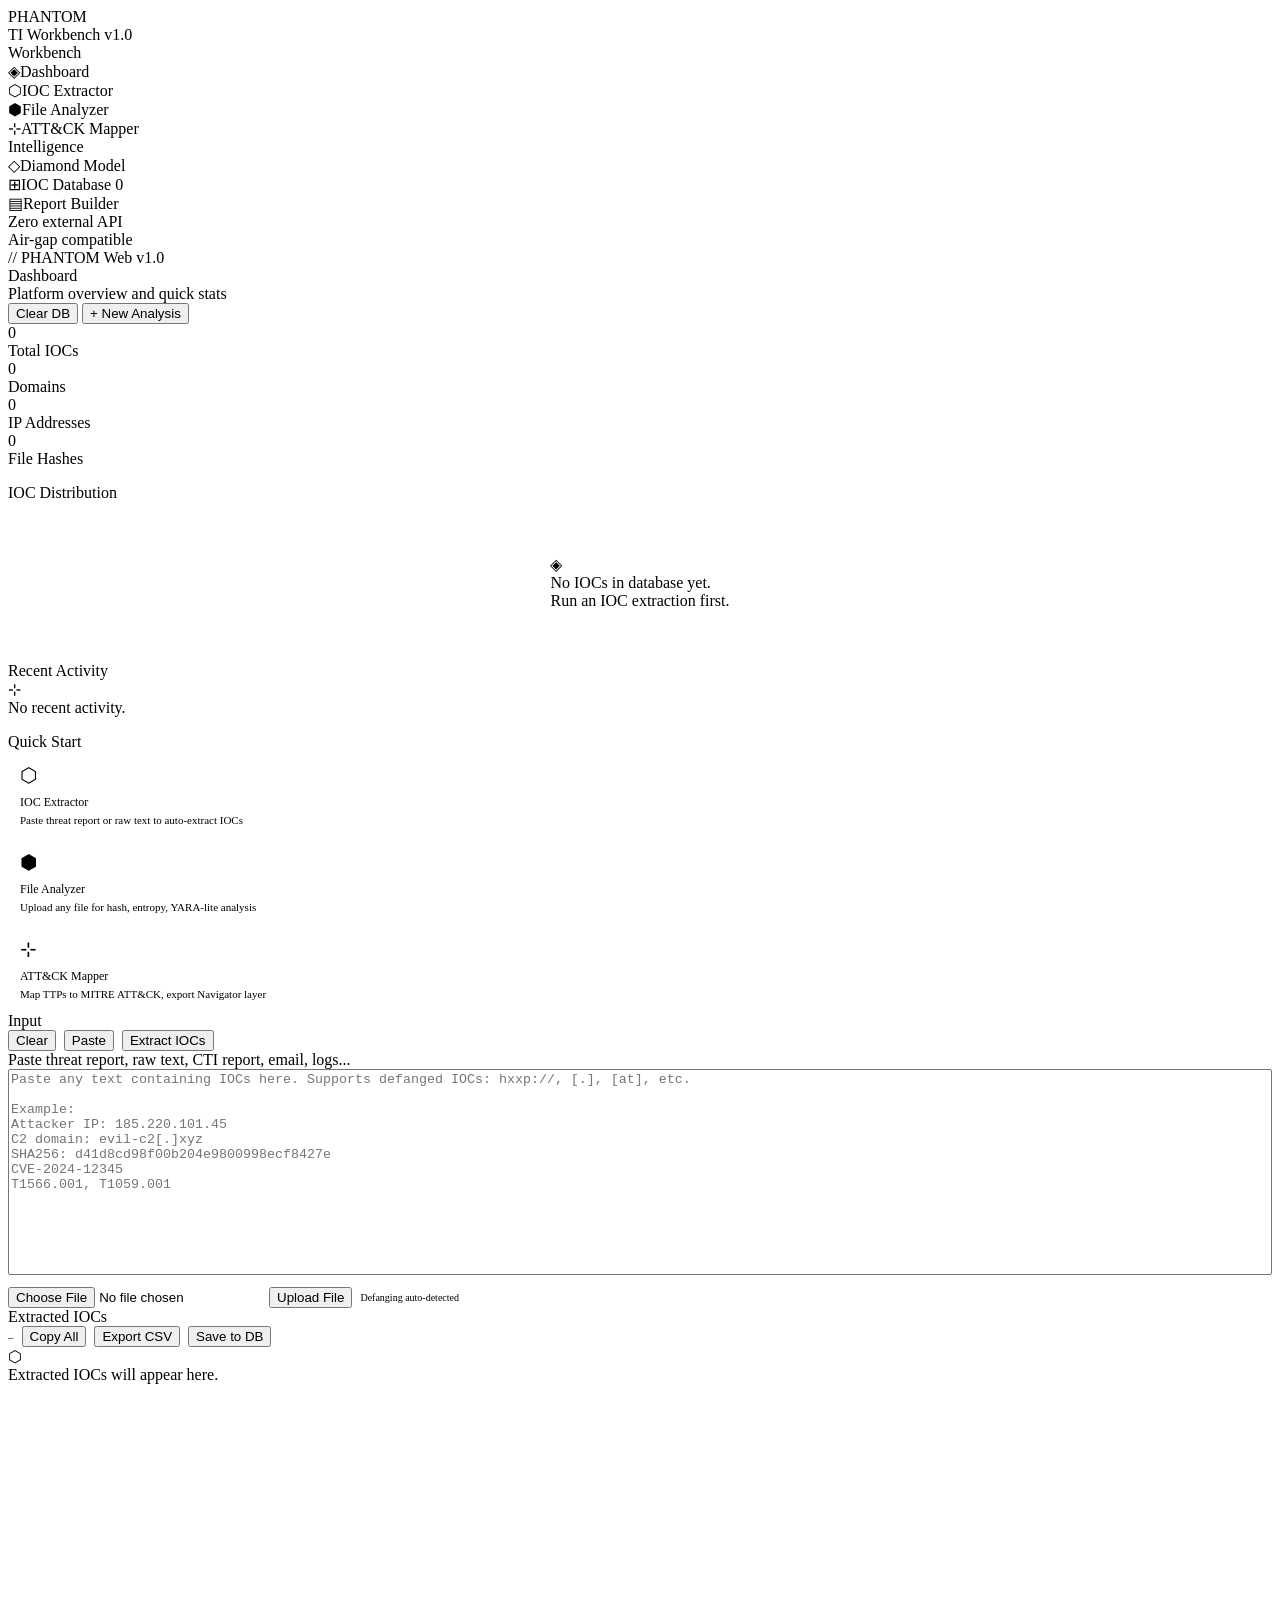
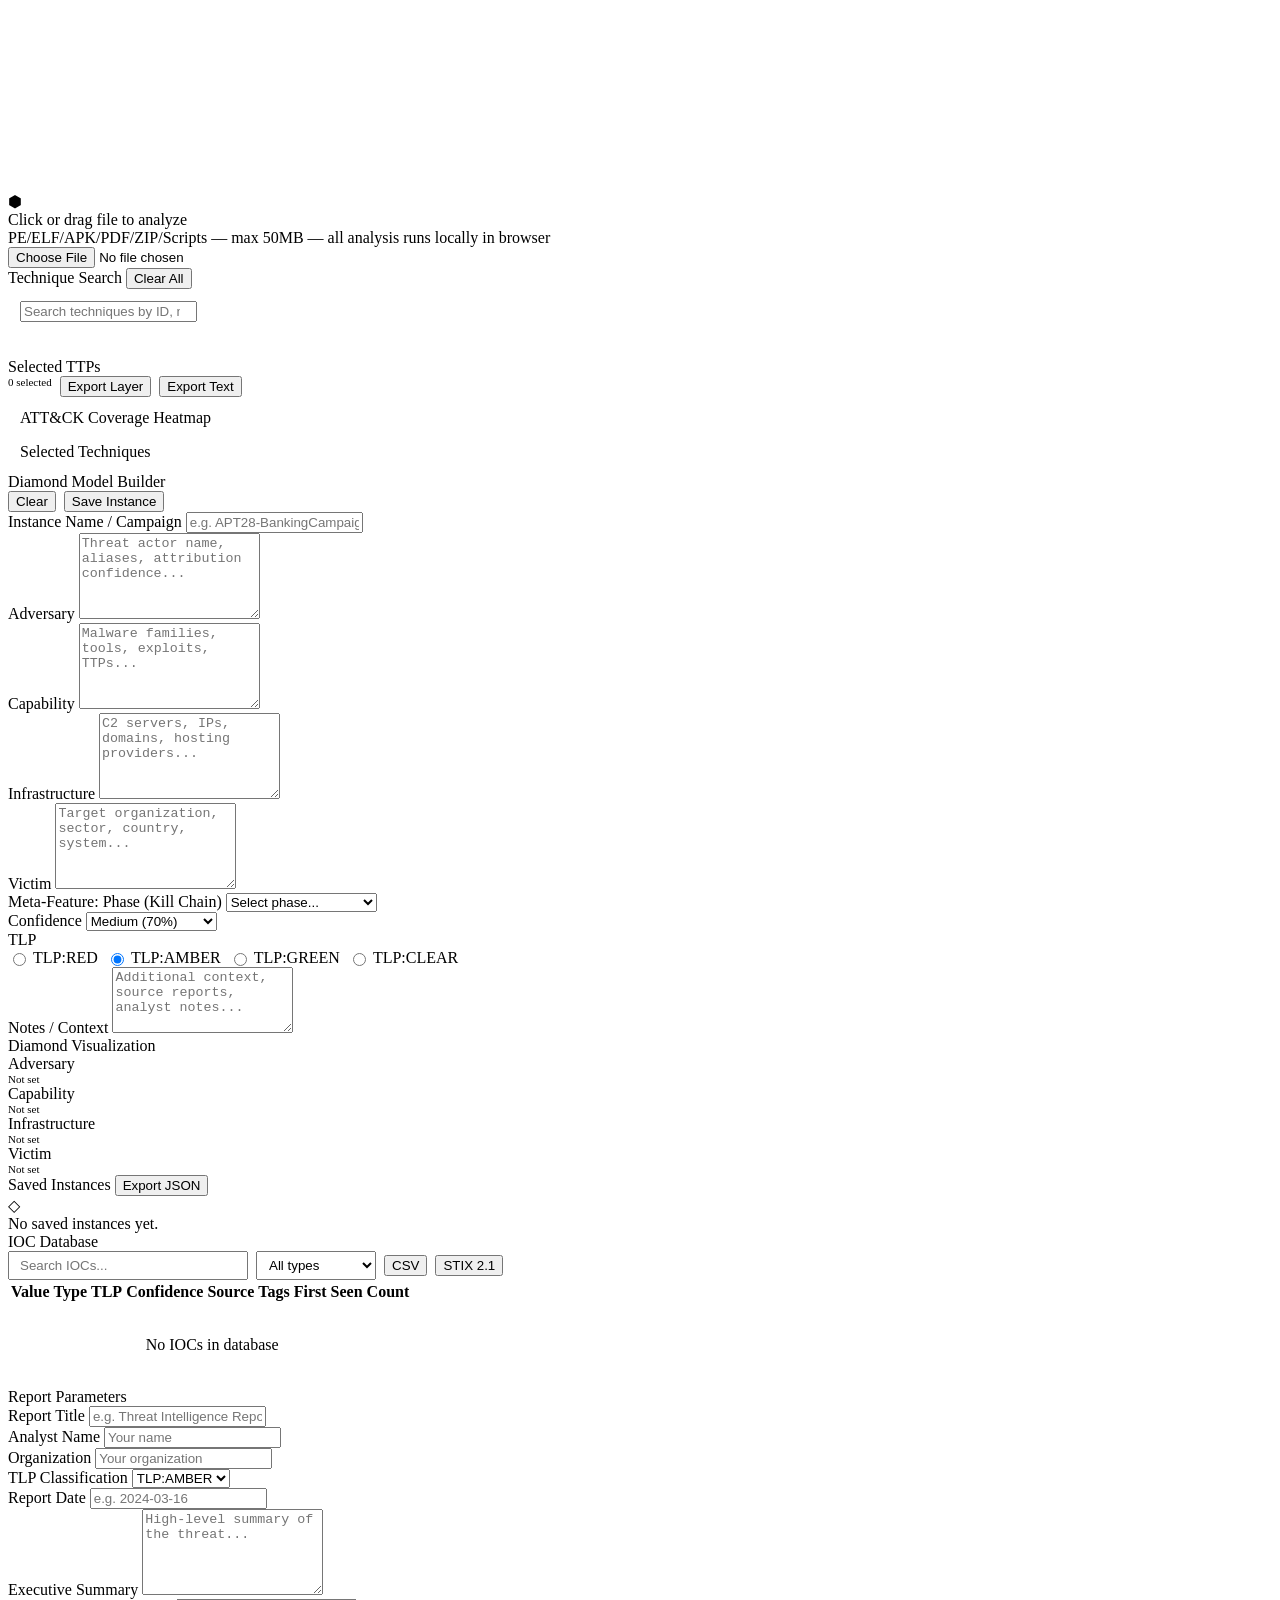
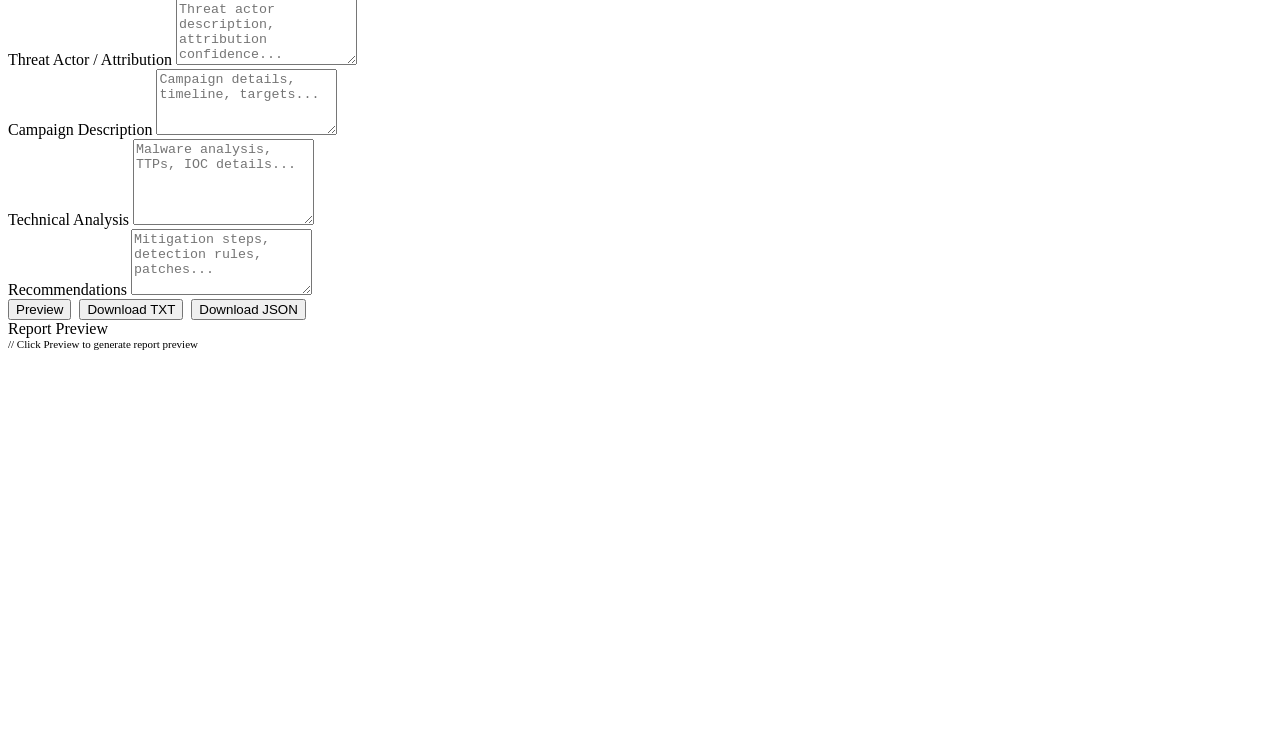
==== index.html @ ace82c32 "Add files via upload" ====
<!DOCTYPE html>
<html lang="en">
<head>
<meta charset="UTF-8">
<meta name="viewport" content="width=device-width, initial-scale=1.0">
<title>PHANTOM — Threat Intelligence Workbench</title>
<meta name="description" content="Self-contained browser-based threat intelligence workbench. IOC extraction, file analysis, ATT&CK mapping, Diamond Model — zero external API.">
<link rel="stylesheet" href="css/phantom.css">
</head>
<body>
<div id="app">

  <!-- Sidebar -->
  <aside id="sidebar">
    <div id="logo">
      <div class="logo-mark">PHANTOM</div>
      <div class="logo-sub">TI Workbench v1.0</div>
    </div>
    <nav>
      <div class="section-label">Workbench</div>
      <div class="nav-item active" data-page="dashboard">
        <span class="nav-icon">◈</span><span>Dashboard</span>
      </div>
      <div class="nav-item" data-page="ioc">
        <span class="nav-icon">⬡</span><span>IOC Extractor</span>
      </div>
      <div class="nav-item" data-page="file">
        <span class="nav-icon">⬢</span><span>File Analyzer</span>
      </div>
      <div class="nav-item" data-page="attck">
        <span class="nav-icon">⊹</span><span>ATT&CK Mapper</span>
      </div>
      <div class="section-label">Intelligence</div>
      <div class="nav-item" data-page="diamond">
        <span class="nav-icon">◇</span><span>Diamond Model</span>
      </div>
      <div class="nav-item" data-page="database">
        <span class="nav-icon">⊞</span><span>IOC Database</span>
        <span class="nav-badge" id="ioc-nav-count">0</span>
      </div>
      <div class="nav-item" data-page="report">
        <span class="nav-icon">▤</span><span>Report Builder</span>
      </div>
    </nav>
    <div id="sidebar-footer">
      <div>Zero external API</div>
      <div>Air-gap compatible</div>
      <div class="version">// PHANTOM Web v1.0</div>
    </div>
  </aside>

  <!-- Main -->
  <div id="main">
    <div id="topbar">
      <div>
        <div class="page-title" id="topbar-title">Dashboard</div>
        <div class="page-desc" id="topbar-desc">Platform overview and quick stats</div>
      </div>
      <div class="topbar-actions">
        <button class="btn btn-ghost btn-sm" onclick="PhantomDB.clearAll().then(()=>{showToast('Database cleared','warning');refreshStats();})">Clear DB</button>
        <button class="btn btn-primary btn-sm" onclick="showPage('ioc')">+ New Analysis</button>
      </div>
    </div>

    <div id="content">

      <!-- ===== DASHBOARD ===== -->
      <div class="page active" id="page-dashboard">
        <div class="grid-4" style="margin-bottom:16px">
          <div class="stat-card"><div class="stat-value" id="stat-total-ioc">0</div><div class="stat-label">Total IOCs</div></div>
          <div class="stat-card red"><div class="stat-value" id="stat-domains">0</div><div class="stat-label">Domains</div></div>
          <div class="stat-card orange"><div class="stat-value" id="stat-ips">0</div><div class="stat-label">IP Addresses</div></div>
          <div class="stat-card blue"><div class="stat-value" id="stat-hashes">0</div><div class="stat-label">File Hashes</div></div>
        </div>
        <div class="grid-2">
          <div class="card">
            <div class="card-header"><span class="card-title">IOC Distribution</span></div>
            <div class="card-body">
              <div id="ioc-chart" style="min-height:160px;display:flex;align-items:center;justify-content:center;">
                <div class="empty-state"><div class="empty-icon">◈</div><div class="empty-text">No IOCs in database yet.<br>Run an IOC extraction first.</div></div>
              </div>
            </div>
          </div>
          <div class="card">
            <div class="card-header"><span class="card-title">Recent Activity</span></div>
            <div class="card-body">
              <div id="recent-activity">
                <div class="empty-state"><div class="empty-icon">⊹</div><div class="empty-text">No recent activity.</div></div>
              </div>
            </div>
          </div>
        </div>
        <div style="margin-top:16px" class="card">
          <div class="card-header"><span class="card-title">Quick Start</span></div>
          <div class="card-body">
            <div class="grid-3">
              <div style="padding:12px;border:1px solid var(--border);border-radius:6px;cursor:pointer" onclick="showPage('ioc')">
                <div style="color:var(--accent);font-size:20px;margin-bottom:8px">⬡</div>
                <div style="font-size:12px;color:var(--text0);margin-bottom:4px">IOC Extractor</div>
                <div style="font-size:11px;color:var(--text3)">Paste threat report or raw text to auto-extract IOCs</div>
              </div>
              <div style="padding:12px;border:1px solid var(--border);border-radius:6px;cursor:pointer" onclick="showPage('file')">
                <div style="color:var(--orange);font-size:20px;margin-bottom:8px">⬢</div>
                <div style="font-size:12px;color:var(--text0);margin-bottom:4px">File Analyzer</div>
                <div style="font-size:11px;color:var(--text3)">Upload any file for hash, entropy, YARA-lite analysis</div>
              </div>
              <div style="padding:12px;border:1px solid var(--border);border-radius:6px;cursor:pointer" onclick="showPage('attck')">
                <div style="color:var(--purple);font-size:20px;margin-bottom:8px">⊹</div>
                <div style="font-size:12px;color:var(--text0);margin-bottom:4px">ATT&CK Mapper</div>
                <div style="font-size:11px;color:var(--text3)">Map TTPs to MITRE ATT&CK, export Navigator layer</div>
              </div>
            </div>
          </div>
        </div>
      </div>

      <!-- ===== IOC EXTRACTOR ===== -->
      <div class="page" id="page-ioc">
        <div class="grid-2" style="gap:16px;height:calc(100vh - 120px)">
          <div class="card" style="display:flex;flex-direction:column">
            <div class="card-header">
              <span class="card-title">Input</span>
              <div style="display:flex;gap:8px">
                <button class="btn btn-ghost btn-sm" onclick="document.getElementById('ioc-input').value='';renderIOCResults({})">Clear</button>
                <button class="btn btn-ghost btn-sm" onclick="pasteFromClipboard()">Paste</button>
                <button class="btn btn-primary btn-sm" onclick="runIOCExtraction()">Extract IOCs</button>
              </div>
            </div>
            <div class="card-body" style="flex:1;display:flex;flex-direction:column;gap:12px">
              <div class="form-group" style="flex:1;display:flex;flex-direction:column;margin-bottom:0">
                <label class="form-label">Paste threat report, raw text, CTI report, email, logs...</label>
                <textarea id="ioc-input" placeholder="Paste any text containing IOCs here. Supports defanged IOCs: hxxp://, [.], [at], etc.&#10;&#10;Example:&#10;Attacker IP: 185.220.101.45&#10;C2 domain: evil-c2[.]xyz&#10;SHA256: d41d8cd98f00b204e9800998ecf8427e&#10;CVE-2024-12345&#10;T1566.001, T1059.001" style="flex:1;min-height:200px;resize:none"></textarea>
              </div>
              <div style="display:flex;gap:8px;align-items:center">
                <input type="file" id="ioc-file-input" accept=".txt,.log,.json,.csv,.pdf,.md,.html" onchange="loadFileForIOC(this)">
                <button class="btn btn-ghost btn-sm" onclick="document.getElementById('ioc-file-input').click()">Upload File</button>
                <div id="ioc-defang-note" style="font-size:10px;color:var(--text3)">Defanging auto-detected</div>
              </div>
            </div>
          </div>
          <div class="card" style="display:flex;flex-direction:column;overflow:hidden">
            <div class="card-header">
              <span class="card-title">Extracted IOCs</span>
              <div style="display:flex;gap:8px;align-items:center">
                <span id="ioc-total-badge" style="font-size:11px;color:var(--text3)">–</span>
                <button class="btn btn-ghost btn-sm" onclick="copyAllIOCs()">Copy All</button>
                <button class="btn btn-ghost btn-sm" onclick="exportIOCsCSV()">Export CSV</button>
                <button class="btn btn-primary btn-sm" onclick="saveAllIOCsToDB()">Save to DB</button>
              </div>
            </div>
            <div class="card-body" style="flex:1;overflow-y:auto" id="ioc-results">
              <div class="empty-state"><div class="empty-icon">⬡</div><div class="empty-text">Extracted IOCs will appear here.</div></div>
            </div>
          </div>
        </div>
      </div>

      <!-- ===== FILE ANALYZER ===== -->
      <div class="page" id="page-file">
        <div id="file-upload-area">
          <div class="upload-zone" id="upload-zone" onclick="document.getElementById('file-input').click()" ondragover="handleDragOver(event)" ondragleave="handleDragLeave(event)" ondrop="handleDrop(event)">
            <div class="upload-icon">⬢</div>
            <div class="upload-text">Click or drag file to analyze</div>
            <div class="upload-sub">PE/ELF/APK/PDF/ZIP/Scripts — max 50MB — all analysis runs locally in browser</div>
          </div>
          <input type="file" id="file-input" onchange="analyzeFile(this.files[0])">
        </div>
        <div id="file-results" style="display:none"></div>
      </div>

      <!-- ===== ATT&CK MAPPER ===== -->
      <div class="page" id="page-attck">
        <div class="grid-2" style="gap:16px">
          <div class="card" style="max-height:calc(100vh-120px);display:flex;flex-direction:column">
            <div class="card-header">
              <span class="card-title">Technique Search</span>
              <button class="btn btn-ghost btn-sm" onclick="clearATTCKSelection()">Clear All</button>
            </div>
            <div class="card-body" style="flex:1;overflow-y:auto;padding:12px">
              <input type="search" id="attck-search" placeholder="Search techniques by ID, name, or description..." oninput="renderATTCKSearch(this.value)" style="margin-bottom:12px">
              <div id="attck-tactic-filter" style="display:flex;flex-wrap:wrap;gap:4px;margin-bottom:12px"></div>
              <div id="attck-results" style="overflow-y:auto;max-height:calc(100vh - 300px)"></div>
            </div>
          </div>
          <div class="card" style="max-height:calc(100vh-120px);display:flex;flex-direction:column">
            <div class="card-header">
              <span class="card-title">Selected TTPs</span>
              <div style="display:flex;gap:8px">
                <span id="ttp-count" style="font-size:11px;color:var(--text3)">0 selected</span>
                <button class="btn btn-ghost btn-sm" onclick="exportNavigatorLayer()">Export Layer</button>
                <button class="btn btn-ghost btn-sm" onclick="exportTTPsText()">Export Text</button>
              </div>
            </div>
            <div class="card-body" style="flex:1;overflow-y:auto;padding:12px">
              <div class="section-title">ATT&CK Coverage Heatmap</div>
              <div id="attck-heatmap" class="attck-grid" style="margin-bottom:16px"></div>
              <div class="section-title">Selected Techniques</div>
              <div id="selected-ttps"></div>
            </div>
          </div>
        </div>
      </div>

      <!-- ===== DIAMOND MODEL ===== -->
      <div class="page" id="page-diamond">
        <div class="grid-2" style="gap:16px">
          <div class="card">
            <div class="card-header">
              <span class="card-title">Diamond Model Builder</span>
              <div style="display:flex;gap:8px">
                <button class="btn btn-ghost btn-sm" onclick="clearDiamond()">Clear</button>
                <button class="btn btn-primary btn-sm" onclick="saveDiamond()">Save Instance</button>
              </div>
            </div>
            <div class="card-body">
              <div class="form-group">
                <label class="form-label">Instance Name / Campaign</label>
                <input type="text" id="diamond-name" placeholder="e.g. APT28-BankingCampaign-2024">
              </div>
              <div class="grid-2" style="gap:12px">
                <div class="form-group">
                  <label class="form-label" style="color:var(--red)">Adversary</label>
                  <textarea id="diamond-adversary" placeholder="Threat actor name, aliases, attribution confidence..." style="min-height:80px"></textarea>
                </div>
                <div class="form-group">
                  <label class="form-label" style="color:var(--purple)">Capability</label>
                  <textarea id="diamond-capability" placeholder="Malware families, tools, exploits, TTPs..." style="min-height:80px"></textarea>
                </div>
                <div class="form-group">
                  <label class="form-label" style="color:var(--blue)">Infrastructure</label>
                  <textarea id="diamond-infrastructure" placeholder="C2 servers, IPs, domains, hosting providers..." style="min-height:80px"></textarea>
                </div>
                <div class="form-group">
                  <label class="form-label" style="color:var(--yellow)">Victim</label>
                  <textarea id="diamond-victim" placeholder="Target organization, sector, country, system..." style="min-height:80px"></textarea>
                </div>
              </div>
              <div class="grid-2" style="gap:12px">
                <div class="form-group">
                  <label class="form-label">Meta-Feature: Phase (Kill Chain)</label>
                  <select id="diamond-phase">
                    <option value="">Select phase...</option>
                    <option>Reconnaissance</option>
                    <option>Weaponization</option>
                    <option>Delivery</option>
                    <option>Exploitation</option>
                    <option>Installation</option>
                    <option>Command & Control</option>
                    <option>Actions on Objectives</option>
                  </select>
                </div>
                <div class="form-group">
                  <label class="form-label">Confidence</label>
                  <select id="diamond-confidence">
                    <option value="0.9">High (90%)</option>
                    <option value="0.7" selected>Medium (70%)</option>
                    <option value="0.5">Low (50%)</option>
                    <option value="0.3">Speculative (30%)</option>
                  </select>
                </div>
              </div>
              <div class="form-group">
                <label class="form-label">TLP</label>
                <div style="display:flex;gap:8px" id="tlp-selector">
                  <label style="cursor:pointer;display:flex;align-items:center;gap:4px"><input type="radio" name="tlp" value="red"> <span class="tag tag-tlp-red">TLP:RED</span></label>
                  <label style="cursor:pointer;display:flex;align-items:center;gap:4px"><input type="radio" name="tlp" value="amber" checked> <span class="tag tag-tlp-amber">TLP:AMBER</span></label>
                  <label style="cursor:pointer;display:flex;align-items:center;gap:4px"><input type="radio" name="tlp" value="green"> <span class="tag tag-tlp-green">TLP:GREEN</span></label>
                  <label style="cursor:pointer;display:flex;align-items:center;gap:4px"><input type="radio" name="tlp" value="clear"> <span class="tag tag-tlp-white">TLP:CLEAR</span></label>
                </div>
              </div>
              <div class="form-group">
                <label class="form-label">Notes / Context</label>
                <textarea id="diamond-notes" placeholder="Additional context, source reports, analyst notes..." style="min-height:60px"></textarea>
              </div>
            </div>
          </div>
          <div class="flex-col">
            <div class="card">
              <div class="card-header"><span class="card-title">Diamond Visualization</span></div>
              <div class="card-body">
                <div class="diamond-container" id="diamond-preview">
                  <div class="diamond-cell adversary">
                    <div class="diamond-cell-label">Adversary</div>
                    <div id="dv-adversary" style="font-size:11px;color:var(--text2)">Not set</div>
                  </div>
                  <div class="diamond-cell capability">
                    <div class="diamond-cell-label">Capability</div>
                    <div id="dv-capability" style="font-size:11px;color:var(--text2)">Not set</div>
                  </div>
                  <div class="diamond-cell infrastructure">
                    <div class="diamond-cell-label">Infrastructure</div>
                    <div id="dv-infrastructure" style="font-size:11px;color:var(--text2)">Not set</div>
                  </div>
                  <div class="diamond-cell victim">
                    <div class="diamond-cell-label">Victim</div>
                    <div id="dv-victim" style="font-size:11px;color:var(--text2)">Not set</div>
                  </div>
                </div>
              </div>
            </div>
            <div class="card">
              <div class="card-header">
                <span class="card-title">Saved Instances</span>
                <button class="btn btn-ghost btn-sm" onclick="exportDiamondJSON()">Export JSON</button>
              </div>
              <div class="card-body" id="diamond-instances">
                <div class="empty-state"><div class="empty-icon">◇</div><div class="empty-text">No saved instances yet.</div></div>
              </div>
            </div>
          </div>
        </div>
      </div>

      <!-- ===== IOC DATABASE ===== -->
      <div class="page" id="page-database">
        <div class="card">
          <div class="card-header">
            <span class="card-title">IOC Database</span>
            <div style="display:flex;gap:8px;align-items:center">
              <input type="search" id="db-search" placeholder="Search IOCs..." style="width:240px;min-height:0;padding:5px 10px" oninput="refreshDatabase(this.value)">
              <select id="db-type-filter" onchange="refreshDatabase()" style="width:120px;padding:5px 8px">
                <option value="">All types</option>
                <option value="ip">IP</option>
                <option value="domain">Domain</option>
                <option value="url">URL</option>
                <option value="hash">Hash</option>
                <option value="email">Email</option>
                <option value="cve">CVE</option>
                <option value="mitre">MITRE</option>
              </select>
              <button class="btn btn-ghost btn-sm" onclick="exportDBCSV()">CSV</button>
              <button class="btn btn-ghost btn-sm" onclick="exportDBSTIX()">STIX 2.1</button>
            </div>
          </div>
          <div id="db-table-wrap" style="overflow-x:auto">
            <table class="phantom-table">
              <thead>
                <tr>
                  <th>Value</th><th>Type</th><th>TLP</th><th>Confidence</th><th>Source</th><th>Tags</th><th>First Seen</th><th>Count</th><th></th>
                </tr>
              </thead>
              <tbody id="db-table-body">
                <tr><td colspan="9" style="text-align:center;color:var(--text3);padding:32px">No IOCs in database</td></tr>
              </tbody>
            </table>
          </div>
        </div>
      </div>

      <!-- ===== REPORT BUILDER ===== -->
      <div class="page" id="page-report">
        <div class="grid-2" style="gap:16px">
          <div class="card">
            <div class="card-header"><span class="card-title">Report Parameters</span></div>
            <div class="card-body">
              <div class="form-group">
                <label class="form-label">Report Title</label>
                <input type="text" id="rpt-title" placeholder="e.g. Threat Intelligence Report: APT-X Campaign">
              </div>
              <div class="grid-2" style="gap:12px">
                <div class="form-group">
                  <label class="form-label">Analyst Name</label>
                  <input type="text" id="rpt-analyst" placeholder="Your name">
                </div>
                <div class="form-group">
                  <label class="form-label">Organization</label>
                  <input type="text" id="rpt-org" placeholder="Your organization">
                </div>
              </div>
              <div class="grid-2" style="gap:12px">
                <div class="form-group">
                  <label class="form-label">TLP Classification</label>
                  <select id="rpt-tlp">
                    <option value="RED">TLP:RED</option>
                    <option value="AMBER" selected>TLP:AMBER</option>
                    <option value="GREEN">TLP:GREEN</option>
                    <option value="CLEAR">TLP:CLEAR</option>
                  </select>
                </div>
                <div class="form-group">
                  <label class="form-label">Report Date</label>
                  <input type="text" id="rpt-date" placeholder="e.g. 2024-03-16">
                </div>
              </div>
              <div class="form-group">
                <label class="form-label">Executive Summary</label>
                <textarea id="rpt-summary" placeholder="High-level summary of the threat..." style="min-height:80px"></textarea>
              </div>
              <div class="form-group">
                <label class="form-label">Threat Actor / Attribution</label>
                <textarea id="rpt-actor" placeholder="Threat actor description, attribution confidence..." style="min-height:60px"></textarea>
              </div>
              <div class="form-group">
                <label class="form-label">Campaign Description</label>
                <textarea id="rpt-campaign" placeholder="Campaign details, timeline, targets..." style="min-height:60px"></textarea>
              </div>
              <div class="form-group">
                <label class="form-label">Technical Analysis</label>
                <textarea id="rpt-technical" placeholder="Malware analysis, TTPs, IOC details..." style="min-height:80px"></textarea>
              </div>
              <div class="form-group">
                <label class="form-label">Recommendations</label>
                <textarea id="rpt-recommendations" placeholder="Mitigation steps, detection rules, patches..." style="min-height:60px"></textarea>
              </div>
              <div style="display:flex;gap:8px">
                <button class="btn btn-ghost" onclick="previewReport()">Preview</button>
                <button class="btn btn-primary" onclick="downloadReportTXT()">Download TXT</button>
                <button class="btn btn-ghost" onclick="downloadReportJSON()">Download JSON</button>
              </div>
            </div>
          </div>
          <div class="card">
            <div class="card-header"><span class="card-title">Report Preview</span></div>
            <div class="card-body" style="overflow-y:auto;max-height:calc(100vh - 200px)">
              <div id="report-preview" class="code-block" style="white-space:pre-wrap;font-size:11px;min-height:400px">// Click Preview to generate report preview</div>
            </div>
          </div>
        </div>
      </div>

    </div><!-- /content -->
  </div><!-- /main -->
</div><!-- /app -->

<div id="toast-container"></div>

<!-- Scripts -->
<script src="data/attck.js"></script>
<script src="js/db.js"></script>
<script src="js/ioc-engine.js"></script>
<script src="js/file-engine.js"></script>
<script src="js/app.js"></script>
</body>
</html>
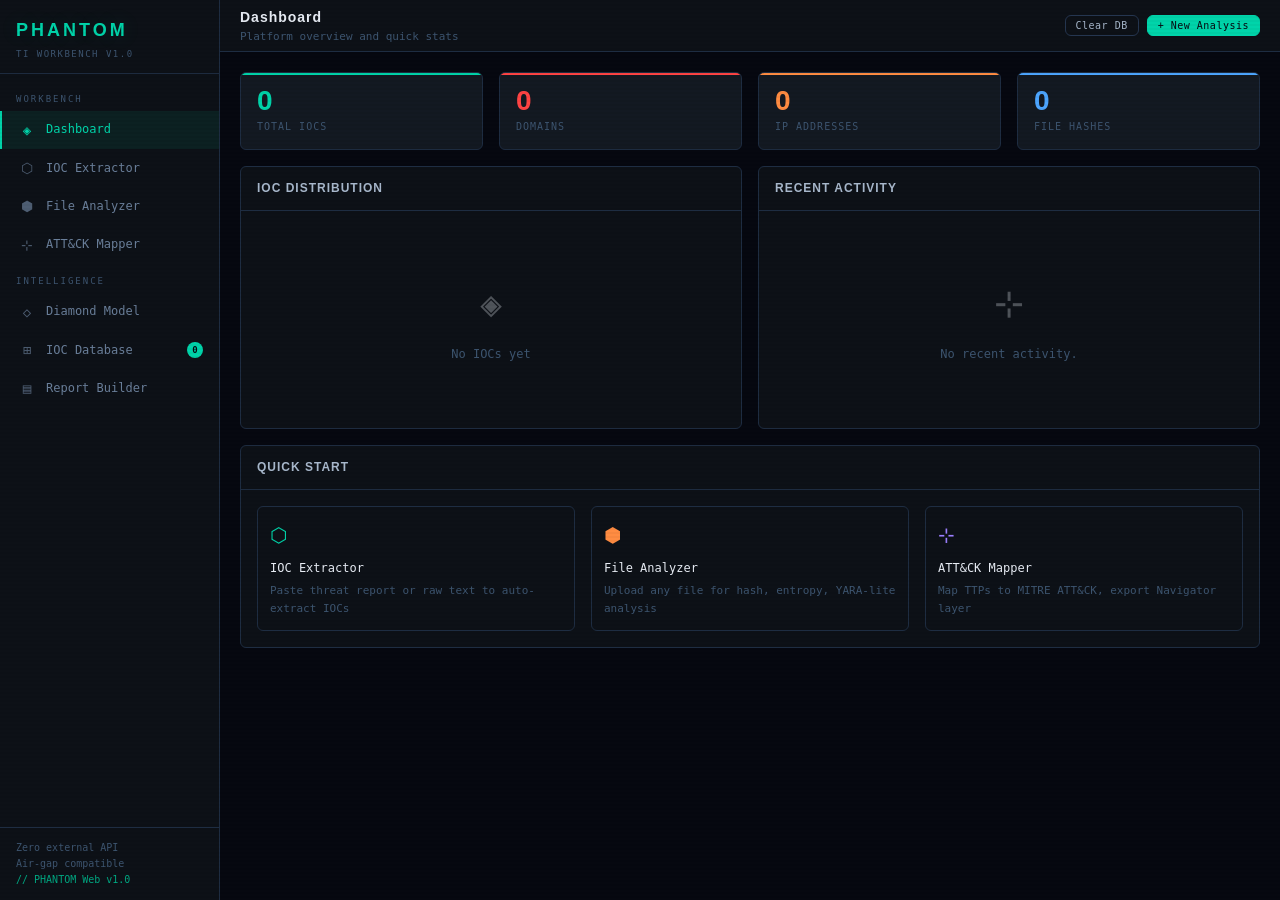
==== commit 6b717718: "Remove hidden file results div from index.html Removed the file results div to streamline the UI." ====
--- a/index.html
+++ b/index.html
@@ -165,7 +165,6 @@
           </div>
           <input type="file" id="file-input" onchange="analyzeFile(this.files[0])">
         </div>
-        <div id="file-results" style="display:none"></div>
       </div>
 
       <!-- ===== ATT&CK MAPPER ===== -->
--- a/css/phantom.css
+++ b/css/phantom.css
@@ -0,0 +1,580 @@
+@import url('https://fonts.googleapis.com/css2?family=JetBrains+Mono:wght@300;400;500;600;700&family=Syne:wght@400;600;700;800&display=swap');
+
+:root {
+  --bg0: #060810;
+  --bg1: #0d1117;
+  --bg2: #131922;
+  --bg3: #1a2332;
+  --bg4: #1f2b3e;
+  --border: #1e2d42;
+  --border2: #253650;
+  --text0: #e8edf5;
+  --text1: #a8b8cc;
+  --text2: #6a7f9a;
+  --text3: #3d5570;
+  --accent: #00d4aa;
+  --accent2: #00a882;
+  --accent-dim: rgba(0,212,170,.08);
+  --accent-glow: rgba(0,212,170,.15);
+  --red: #ff4444;
+  --red-dim: rgba(255,68,68,.08);
+  --orange: #ff8c42;
+  --yellow: #f0b429;
+  --blue: #4da6ff;
+  --purple: #9b7fff;
+  --pink: #ff6b9d;
+  --critical: #ff4444;
+  --high: #ff8c42;
+  --medium: #f0b429;
+  --low: #00d4aa;
+  --font-mono: 'JetBrains Mono', 'Fira Code', monospace;
+  --font-sans: 'Syne', sans-serif;
+  --radius: 6px;
+  --sidebar-w: 220px;
+  --topbar-h: 52px;
+}
+
+*, *::before, *::after { box-sizing: border-box; margin: 0; padding: 0; }
+
+html, body {
+  height: 100%;
+  background: var(--bg0);
+  color: var(--text0);
+  font-family: var(--font-mono);
+  font-size: 13px;
+  line-height: 1.6;
+  overflow: hidden;
+}
+
+/* Subtle scan-line effect */
+body::before {
+  content: '';
+  position: fixed; inset: 0;
+  background: repeating-linear-gradient(0deg, transparent, transparent 2px, rgba(0,0,0,.03) 2px, rgba(0,0,0,.03) 4px);
+  pointer-events: none;
+  z-index: 9999;
+}
+
+/* ---- LAYOUT ---- */
+#app { display: flex; height: 100vh; width: 100vw; overflow: hidden; }
+
+/* Sidebar */
+#sidebar {
+  width: var(--sidebar-w);
+  min-width: var(--sidebar-w);
+  background: var(--bg1);
+  border-right: 1px solid var(--border);
+  display: flex;
+  flex-direction: column;
+  overflow: hidden;
+}
+
+#logo {
+  padding: 16px 16px 12px;
+  border-bottom: 1px solid var(--border);
+}
+
+#logo .logo-mark {
+  font-family: var(--font-sans);
+  font-size: 18px;
+  font-weight: 800;
+  letter-spacing: 3px;
+  color: var(--accent);
+  text-shadow: 0 0 20px var(--accent-glow);
+}
+
+#logo .logo-sub {
+  font-size: 9px;
+  color: var(--text3);
+  letter-spacing: 1.5px;
+  text-transform: uppercase;
+  margin-top: 2px;
+}
+
+nav { flex: 1; padding: 8px 0; overflow-y: auto; }
+
+nav .section-label {
+  font-size: 9px;
+  letter-spacing: 2px;
+  text-transform: uppercase;
+  color: var(--text3);
+  padding: 10px 16px 4px;
+}
+
+.nav-item {
+  display: flex;
+  align-items: center;
+  gap: 10px;
+  padding: 8px 16px;
+  cursor: pointer;
+  color: var(--text2);
+  font-size: 12px;
+  transition: all .15s ease;
+  border-left: 2px solid transparent;
+  position: relative;
+}
+
+.nav-item:hover { color: var(--text0); background: var(--bg2); }
+.nav-item.active { color: var(--accent); background: var(--accent-dim); border-left-color: var(--accent); }
+.nav-item .nav-icon { font-size: 14px; width: 18px; text-align: center; opacity: .7; }
+.nav-item.active .nav-icon { opacity: 1; }
+
+.nav-badge {
+  margin-left: auto;
+  background: var(--accent);
+  color: var(--bg0);
+  font-size: 9px;
+  font-weight: 700;
+  padding: 1px 5px;
+  border-radius: 10px;
+  min-width: 16px;
+  text-align: center;
+}
+
+#sidebar-footer {
+  padding: 12px 16px;
+  border-top: 1px solid var(--border);
+  font-size: 10px;
+  color: var(--text3);
+}
+
+#sidebar-footer .version { color: var(--accent2); }
+
+/* Main area */
+#main {
+  flex: 1;
+  display: flex;
+  flex-direction: column;
+  overflow: hidden;
+  background: var(--bg0);
+}
+
+/* Top bar */
+#topbar {
+  height: var(--topbar-h);
+  min-height: var(--topbar-h);
+  background: var(--bg1);
+  border-bottom: 1px solid var(--border);
+  display: flex;
+  align-items: center;
+  padding: 0 20px;
+  gap: 16px;
+}
+
+#topbar .page-title {
+  font-family: var(--font-sans);
+  font-size: 14px;
+  font-weight: 700;
+  color: var(--text0);
+  letter-spacing: 1px;
+}
+
+#topbar .page-desc { font-size: 11px; color: var(--text3); }
+
+.topbar-actions { margin-left: auto; display: flex; gap: 8px; align-items: center; }
+
+.btn {
+  display: inline-flex;
+  align-items: center;
+  gap: 6px;
+  padding: 6px 14px;
+  border-radius: var(--radius);
+  font-family: var(--font-mono);
+  font-size: 11px;
+  font-weight: 500;
+  cursor: pointer;
+  border: 1px solid transparent;
+  transition: all .15s ease;
+  letter-spacing: .5px;
+}
+
+.btn-primary { background: var(--accent); color: var(--bg0); border-color: var(--accent); }
+.btn-primary:hover { background: var(--accent2); box-shadow: 0 0 12px var(--accent-glow); }
+.btn-ghost { background: transparent; color: var(--text1); border-color: var(--border2); }
+.btn-ghost:hover { border-color: var(--accent); color: var(--accent); }
+.btn-danger { background: var(--red-dim); color: var(--red); border-color: var(--red); }
+.btn-danger:hover { background: var(--red); color: white; }
+.btn-sm { padding: 4px 10px; font-size: 10px; }
+.btn:disabled { opacity: .4; cursor: not-allowed; }
+
+/* Content area */
+#content {
+  flex: 1;
+  overflow-y: auto;
+  padding: 20px;
+}
+
+/* Pages */
+.page { display: none; animation: fadeIn .2s ease; }
+.page.active { display: block; }
+
+@keyframes fadeIn { from { opacity: 0; transform: translateY(4px); } to { opacity: 1; transform: translateY(0); } }
+
+/* Cards */
+.card {
+  background: var(--bg1);
+  border: 1px solid var(--border);
+  border-radius: var(--radius);
+  overflow: hidden;
+}
+
+.card-header {
+  padding: 12px 16px;
+  border-bottom: 1px solid var(--border);
+  display: flex;
+  align-items: center;
+  justify-content: space-between;
+  gap: 12px;
+}
+
+.card-title {
+  font-family: var(--font-sans);
+  font-size: 12px;
+  font-weight: 700;
+  letter-spacing: 1px;
+  text-transform: uppercase;
+  color: var(--text1);
+}
+
+.card-body { padding: 16px; }
+
+/* Grid layouts */
+.grid-2 { display: grid; grid-template-columns: 1fr 1fr; gap: 16px; }
+.grid-3 { display: grid; grid-template-columns: 1fr 1fr 1fr; gap: 16px; }
+.grid-4 { display: grid; grid-template-columns: repeat(4, 1fr); gap: 16px; }
+.flex-row { display: flex; gap: 16px; }
+.flex-col { display: flex; flex-direction: column; gap: 16px; }
+
+/* Stat card */
+.stat-card {
+  background: var(--bg2);
+  border: 1px solid var(--border);
+  border-radius: var(--radius);
+  padding: 14px 16px;
+  position: relative;
+  overflow: hidden;
+}
+
+.stat-card::before {
+  content: '';
+  position: absolute; top: 0; left: 0; right: 0; height: 2px;
+  background: var(--accent);
+}
+
+.stat-card.red::before { background: var(--red); }
+.stat-card.orange::before { background: var(--orange); }
+.stat-card.yellow::before { background: var(--yellow); }
+.stat-card.blue::before { background: var(--blue); }
+.stat-card.purple::before { background: var(--purple); }
+
+.stat-value {
+  font-family: var(--font-sans);
+  font-size: 28px;
+  font-weight: 800;
+  color: var(--accent);
+  line-height: 1;
+  margin-bottom: 4px;
+}
+
+.stat-card.red .stat-value { color: var(--red); }
+.stat-card.orange .stat-value { color: var(--orange); }
+.stat-card.yellow .stat-value { color: var(--yellow); }
+.stat-card.blue .stat-value { color: var(--blue); }
+.stat-card.purple .stat-value { color: var(--purple); }
+
+.stat-label { font-size: 10px; color: var(--text3); letter-spacing: 1px; text-transform: uppercase; }
+
+/* Textarea / Input */
+textarea, input[type=text], input[type=search], select {
+  background: var(--bg2);
+  border: 1px solid var(--border);
+  border-radius: var(--radius);
+  color: var(--text0);
+  font-family: var(--font-mono);
+  font-size: 12px;
+  padding: 8px 12px;
+  width: 100%;
+  outline: none;
+  transition: border-color .15s;
+  resize: vertical;
+}
+
+textarea:focus, input[type=text]:focus, input[type=search]:focus, select:focus {
+  border-color: var(--accent);
+  box-shadow: 0 0 0 2px var(--accent-dim);
+}
+
+textarea { min-height: 120px; }
+input[type=file] { display: none; }
+
+.form-group { margin-bottom: 14px; }
+.form-label { display: block; font-size: 10px; letter-spacing: 1px; text-transform: uppercase; color: var(--text3); margin-bottom: 6px; }
+
+/* Table */
+.phantom-table { width: 100%; border-collapse: collapse; font-size: 11px; }
+.phantom-table th {
+  text-align: left;
+  padding: 8px 12px;
+  color: var(--text3);
+  font-size: 10px;
+  letter-spacing: 1px;
+  text-transform: uppercase;
+  border-bottom: 1px solid var(--border);
+  font-weight: 500;
+}
+.phantom-table td {
+  padding: 7px 12px;
+  border-bottom: 1px solid var(--border);
+  color: var(--text1);
+  vertical-align: middle;
+}
+.phantom-table tr:last-child td { border-bottom: none; }
+.phantom-table tr:hover td { background: var(--bg2); }
+.phantom-table .mono { font-family: var(--font-mono); color: var(--text0); }
+.phantom-table .copyable { cursor: pointer; }
+.phantom-table .copyable:hover { color: var(--accent); }
+
+/* Tags / Pills */
+.tag {
+  display: inline-flex;
+  align-items: center;
+  gap: 4px;
+  padding: 2px 8px;
+  border-radius: 100px;
+  font-size: 10px;
+  font-weight: 500;
+  letter-spacing: .5px;
+}
+
+.tag-type { background: var(--accent-dim); color: var(--accent); border: 1px solid rgba(0,212,170,.2); }
+.tag-critical { background: var(--red-dim); color: var(--red); border: 1px solid rgba(255,68,68,.2); }
+.tag-high { background: rgba(255,140,66,.08); color: var(--orange); border: 1px solid rgba(255,140,66,.2); }
+.tag-medium { background: rgba(240,180,41,.08); color: var(--yellow); border: 1px solid rgba(240,180,41,.2); }
+.tag-low { background: var(--accent-dim); color: var(--accent); border: 1px solid rgba(0,212,170,.2); }
+.tag-tlp-red { background: rgba(255,68,68,.12); color: var(--red); border: 1px solid rgba(255,68,68,.3); }
+.tag-tlp-amber { background: rgba(240,180,41,.12); color: var(--yellow); border: 1px solid rgba(240,180,41,.3); }
+.tag-tlp-green { background: rgba(0,212,170,.12); color: var(--accent); border: 1px solid rgba(0,212,170,.3); }
+.tag-tlp-white, .tag-tlp-clear { background: rgba(168,184,204,.08); color: var(--text1); border: 1px solid var(--border2); }
+.tag-info { background: rgba(77,166,255,.08); color: var(--blue); border: 1px solid rgba(77,166,255,.2); }
+.tag-mitre { background: rgba(155,127,255,.08); color: var(--purple); border: 1px solid rgba(155,127,255,.2); }
+
+/* Code block */
+.code-block {
+  background: var(--bg0);
+  border: 1px solid var(--border);
+  border-radius: var(--radius);
+  padding: 12px;
+  font-family: var(--font-mono);
+  font-size: 11px;
+  color: var(--text1);
+  overflow-x: auto;
+  white-space: pre-wrap;
+  word-break: break-all;
+}
+
+.code-block .highlight { color: var(--accent); }
+.code-block .warning { color: var(--yellow); }
+.code-block .danger { color: var(--red); }
+
+/* IOC Result grid */
+.ioc-section { margin-bottom: 16px; }
+.ioc-section-header {
+  display: flex; align-items: center; gap: 8px;
+  font-size: 10px; letter-spacing: 1.5px; text-transform: uppercase;
+  color: var(--text3); margin-bottom: 8px;
+  padding-bottom: 6px;
+  border-bottom: 1px solid var(--border);
+}
+.ioc-count { font-family: var(--font-sans); font-weight: 700; color: var(--accent); }
+.ioc-item {
+  display: flex; align-items: center; gap: 8px;
+  padding: 5px 8px;
+  border-radius: 4px;
+  transition: background .1s;
+}
+.ioc-item:hover { background: var(--bg2); }
+.ioc-value { font-family: var(--font-mono); font-size: 12px; color: var(--text0); flex: 1; word-break: break-all; }
+.ioc-meta { font-size: 10px; color: var(--text3); }
+
+/* Hash display */
+.hash-row { display: flex; align-items: center; gap: 8px; padding: 6px 0; border-bottom: 1px solid var(--border); }
+.hash-row:last-child { border-bottom: none; }
+.hash-algo { font-size: 10px; color: var(--text3); letter-spacing: 1px; width: 60px; flex-shrink: 0; }
+.hash-val { font-family: var(--font-mono); font-size: 11px; color: var(--accent); flex: 1; word-break: break-all; }
+
+/* Entropy bar */
+.entropy-bar {
+  height: 6px; border-radius: 3px;
+  background: linear-gradient(to right, #00d4aa, #f0b429, #ff8c42, #ff4444);
+  position: relative; margin: 8px 0;
+}
+.entropy-cursor {
+  position: absolute; top: -3px;
+  width: 12px; height: 12px;
+  background: white; border-radius: 50%;
+  border: 2px solid var(--bg0);
+  box-shadow: 0 0 6px rgba(0,0,0,.5);
+  transform: translateX(-50%);
+}
+
+/* ATT&CK heatmap */
+.attck-grid {
+  display: grid;
+  grid-template-columns: repeat(14, 1fr);
+  gap: 2px;
+  font-size: 9px;
+}
+.attck-tactic {
+  background: var(--bg2);
+  border: 1px solid var(--border);
+  border-radius: 3px;
+  padding: 4px 3px;
+  text-align: center;
+}
+.attck-tactic.has-hits {
+  background: var(--accent-dim);
+  border-color: var(--accent);
+  color: var(--accent);
+}
+.attck-tactic-name { font-size: 8px; color: var(--text3); margin-bottom: 2px; }
+.attck-tactic.has-hits .attck-tactic-name { color: var(--accent2); }
+.attck-count { font-family: var(--font-sans); font-size: 14px; font-weight: 800; color: var(--text2); }
+.attck-tactic.has-hits .attck-count { color: var(--accent); }
+
+/* Technique list */
+.ttp-item {
+  display: flex; align-items: center; gap: 8px;
+  padding: 6px 10px;
+  border: 1px solid var(--border);
+  border-radius: 4px;
+  margin-bottom: 4px;
+  cursor: pointer;
+  transition: all .15s;
+}
+.ttp-item:hover, .ttp-item.selected { border-color: var(--accent); background: var(--accent-dim); }
+.ttp-id { font-size: 10px; color: var(--purple); width: 80px; flex-shrink: 0; font-weight: 600; }
+.ttp-name { flex: 1; color: var(--text1); font-size: 12px; }
+.ttp-tactic { font-size: 10px; color: var(--text3); }
+
+/* Diamond Model */
+.diamond-container {
+  display: grid;
+  grid-template-areas: ". adversary ." "capability . infrastructure" ". victim .";
+  grid-template-columns: 1fr 1fr 1fr;
+  grid-template-rows: auto auto auto;
+  gap: 8px;
+  max-width: 600px;
+  margin: 0 auto;
+}
+
+.diamond-cell {
+  padding: 12px;
+  border: 1px solid var(--border);
+  border-radius: var(--radius);
+  background: var(--bg2);
+  min-height: 80px;
+}
+
+.diamond-cell.adversary { grid-area: adversary; border-color: var(--red); }
+.diamond-cell.capability { grid-area: capability; border-color: var(--purple); }
+.diamond-cell.infrastructure { grid-area: infrastructure; border-color: var(--blue); }
+.diamond-cell.victim { grid-area: victim; border-color: var(--yellow); }
+.diamond-cell-label { font-size: 9px; letter-spacing: 1.5px; text-transform: uppercase; margin-bottom: 8px; font-weight: 600; }
+.adversary .diamond-cell-label { color: var(--red); }
+.capability .diamond-cell-label { color: var(--purple); }
+.infrastructure .diamond-cell-label { color: var(--blue); }
+.victim .diamond-cell-label { color: var(--yellow); }
+
+/* Timeline */
+.timeline { position: relative; padding-left: 24px; }
+.timeline::before { content:''; position:absolute; left:8px; top:0; bottom:0; width:1px; background: var(--border2); }
+.timeline-item { position: relative; margin-bottom: 16px; }
+.timeline-dot { position:absolute; left:-20px; top:4px; width:8px; height:8px; border-radius:50%; background: var(--accent); border: 1px solid var(--bg0); }
+.timeline-item.critical .timeline-dot { background: var(--red); }
+.timeline-item.high .timeline-dot { background: var(--orange); }
+.timeline-time { font-size: 10px; color: var(--text3); margin-bottom: 2px; }
+.timeline-content { font-size: 12px; color: var(--text1); }
+
+/* Empty state */
+.empty-state { text-align: center; padding: 48px 24px; }
+.empty-icon { font-size: 36px; opacity: .3; margin-bottom: 12px; }
+.empty-text { font-size: 12px; color: var(--text3); }
+
+/* Toast notifications */
+#toast-container { position: fixed; bottom: 20px; right: 20px; z-index: 10000; display: flex; flex-direction: column; gap: 8px; }
+.toast {
+  background: var(--bg2);
+  border: 1px solid var(--border2);
+  border-radius: var(--radius);
+  padding: 10px 16px;
+  font-size: 12px;
+  color: var(--text0);
+  box-shadow: 0 4px 20px rgba(0,0,0,.4);
+  animation: slideIn .2s ease;
+  display: flex; align-items: center; gap: 8px;
+  max-width: 320px;
+}
+.toast.success { border-color: var(--accent); }
+.toast.error { border-color: var(--red); }
+.toast.warning { border-color: var(--yellow); }
+
+@keyframes slideIn { from { transform: translateX(100%); opacity: 0; } to { transform: translateX(0); opacity: 1; } }
+
+/* Scrollbar */
+::-webkit-scrollbar { width: 4px; height: 4px; }
+::-webkit-scrollbar-track { background: transparent; }
+::-webkit-scrollbar-thumb { background: var(--border2); border-radius: 2px; }
+::-webkit-scrollbar-thumb:hover { background: var(--text3); }
+
+/* Tab system */
+.tabs { display: flex; gap: 2px; border-bottom: 1px solid var(--border); margin-bottom: 16px; }
+.tab-btn { padding: 8px 14px; font-family: var(--font-mono); font-size: 11px; color: var(--text3); cursor: pointer; border-bottom: 2px solid transparent; transition: all .15s; background: none; border-top: none; border-left: none; border-right: none; }
+.tab-btn:hover { color: var(--text1); }
+.tab-btn.active { color: var(--accent); border-bottom-color: var(--accent); }
+.tab-content { display: none; }
+.tab-content.active { display: block; }
+
+/* Section / Divider */
+.section-title {
+  font-family: var(--font-sans);
+  font-size: 11px;
+  font-weight: 700;
+  letter-spacing: 2px;
+  text-transform: uppercase;
+  color: var(--text3);
+  padding-bottom: 8px;
+  border-bottom: 1px solid var(--border);
+  margin-bottom: 14px;
+}
+
+/* Upload zone */
+.upload-zone {
+  border: 2px dashed var(--border2);
+  border-radius: var(--radius);
+  padding: 32px;
+  text-align: center;
+  cursor: pointer;
+  transition: all .2s;
+  color: var(--text3);
+}
+.upload-zone:hover, .upload-zone.drag { border-color: var(--accent); color: var(--accent); background: var(--accent-dim); }
+.upload-zone .upload-icon { font-size: 28px; margin-bottom: 8px; }
+.upload-zone .upload-text { font-size: 12px; }
+.upload-zone .upload-sub { font-size: 10px; margin-top: 4px; color: var(--text3); }
+
+/* Responsive */
+@media (max-width: 900px) {
+  #sidebar { width: 48px; min-width: 48px; }
+  .nav-item span { display: none; }
+  #logo .logo-sub { display: none; }
+  .grid-3 { grid-template-columns: 1fr 1fr; }
+  .grid-4 { grid-template-columns: 1fr 1fr; }
+}
+
+/* Copy feedback */
+.copy-feedback { animation: pulse .3s ease; }
+@keyframes pulse { 0% { color: var(--text1); } 50% { color: var(--accent); } 100% { color: var(--text1); } }
+
+/* Progress bar */
+.progress-bar { height: 4px; background: var(--bg3); border-radius: 2px; overflow: hidden; }
+.progress-fill { height: 100%; background: var(--accent); border-radius: 2px; transition: width .3s; }
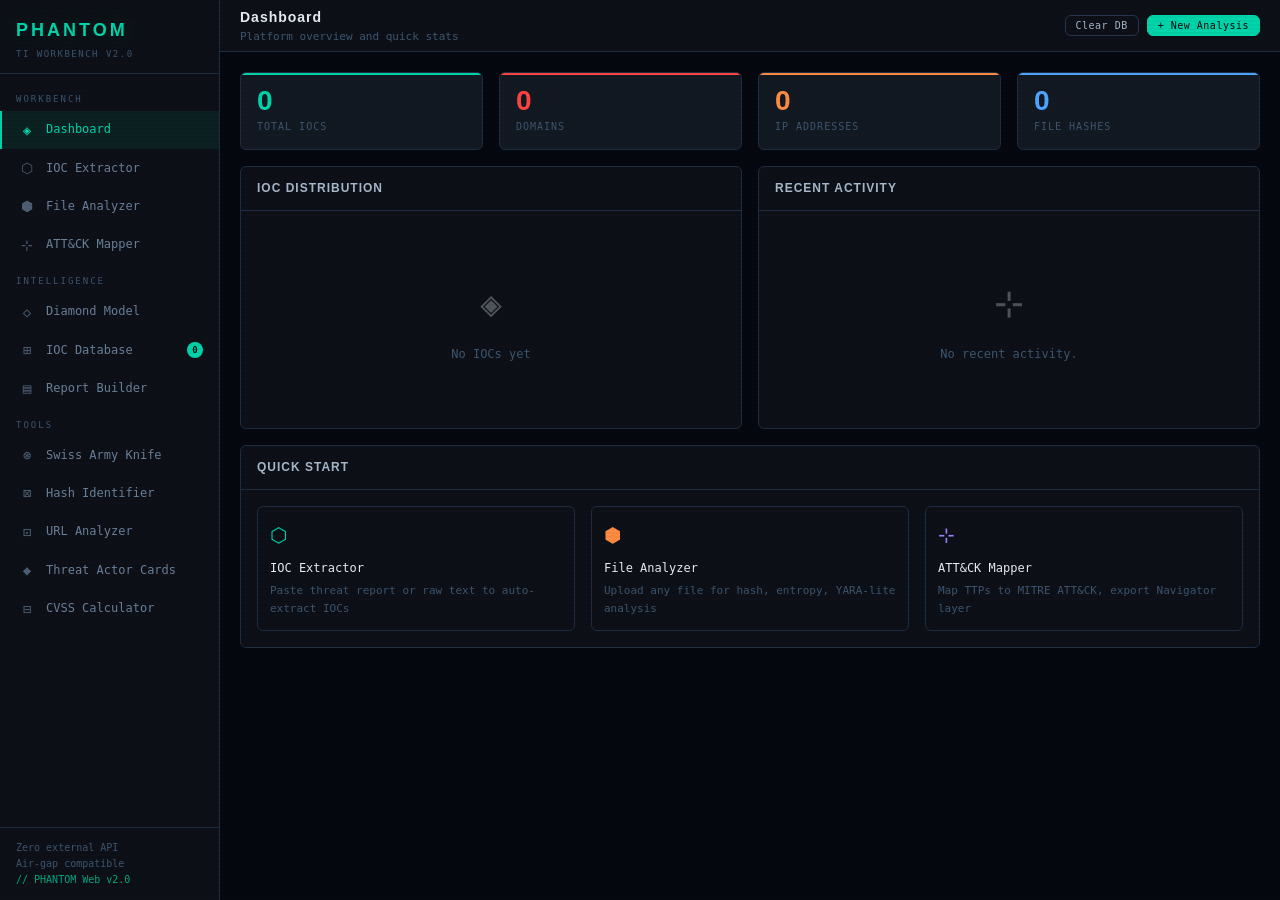
==== commit 1f3a211f: "Update all" ====
--- a/index.html
+++ b/index.html
@@ -14,7 +14,7 @@
   <aside id="sidebar">
     <div id="logo">
       <div class="logo-mark">PHANTOM</div>
-      <div class="logo-sub">TI Workbench v1.0</div>
+      <div class="logo-sub">TI Workbench v2.0</div>
     </div>
     <nav>
       <div class="section-label">Workbench</div>
@@ -41,11 +41,27 @@
       <div class="nav-item" data-page="report">
         <span class="nav-icon">▤</span><span>Report Builder</span>
       </div>
+      <div class="section-label">Tools</div>
+      <div class="nav-item" data-page="swiss">
+        <span class="nav-icon">⊛</span><span>Swiss Army Knife</span>
+      </div>
+      <div class="nav-item" data-page="hash">
+        <span class="nav-icon">⊠</span><span>Hash Identifier</span>
+      </div>
+      <div class="nav-item" data-page="urlanalyzer">
+        <span class="nav-icon">⊡</span><span>URL Analyzer</span>
+      </div>
+      <div class="nav-item" data-page="threatactor">
+        <span class="nav-icon">◆</span><span>Threat Actor Cards</span>
+      </div>
+      <div class="nav-item" data-page="cvss">
+        <span class="nav-icon">⊟</span><span>CVSS Calculator</span>
+      </div>
     </nav>
     <div id="sidebar-footer">
       <div>Zero external API</div>
       <div>Air-gap compatible</div>
-      <div class="version">// PHANTOM Web v1.0</div>
+      <div class="version">// PHANTOM Web v2.0</div>
     </div>
   </aside>
 
@@ -418,6 +434,427 @@
       </div>
 
     </div><!-- /content -->
+
+      <!-- ===== SWISS ARMY KNIFE ===== -->
+      <div class="page" id="page-swiss">
+        <div class="card">
+          <div class="card-header" style="flex-wrap:wrap;gap:8px">
+            <span class="card-title">Tools</span>
+            <div style="display:flex;flex-wrap:wrap;gap:4px">
+              <button class="btn btn-ghost btn-sm swiss-tab active" data-tab="encoder" onclick="SwissKnife.switchTab('encoder')">Encoder/Decoder</button>
+              <button class="btn btn-ghost btn-sm swiss-tab" data-tab="jwt" onclick="SwissKnife.switchTab('jwt')">JWT Decoder</button>
+              <button class="btn btn-ghost btn-sm swiss-tab" data-tab="cidr" onclick="SwissKnife.switchTab('cidr')">CIDR Calc</button>
+              <button class="btn btn-ghost btn-sm swiss-tab" data-tab="regex" onclick="SwissKnife.switchTab('regex')">Regex Tester</button>
+              <button class="btn btn-ghost btn-sm swiss-tab" data-tab="epoch" onclick="SwissKnife.switchTab('epoch')">Epoch / Time</button>
+            </div>
+          </div>
+          <div class="card-body">
+
+            <!-- Encoder/Decoder -->
+            <div id="swiss-panel-encoder">
+              <div class="grid-2" style="gap:16px">
+                <div class="form-group" style="margin:0">
+                  <label class="form-label">Input</label>
+                  <textarea id="enc-input" placeholder="Paste text to encode/decode..." style="min-height:180px;resize:vertical"></textarea>
+                  <div style="display:flex;gap:6px;margin-top:8px;flex-wrap:wrap">
+                    <input id="xor-key" type="text" placeholder="XOR key" style="width:100px;padding:4px 8px">
+                    <button class="btn btn-ghost btn-sm" onclick="SwissKnife.encXOR()">XOR</button>
+                    <button class="btn btn-ghost btn-sm" onclick="SwissKnife.swapEnc()">⇅ Swap</button>
+                    <button class="btn btn-ghost btn-sm" onclick="SwissKnife.clearEnc()">Clear</button>
+                  </div>
+                </div>
+                <div class="form-group" style="margin:0">
+                  <label class="form-label">Output <span class="copyable" style="color:var(--accent);font-size:10px;cursor:pointer" onclick="copyText(document.getElementById('enc-output').value,'Output')">[copy]</span></label>
+                  <textarea id="enc-output" readonly placeholder="Result appears here..." style="min-height:180px;resize:vertical;color:var(--accent)"></textarea>
+                </div>
+              </div>
+              <div style="display:flex;flex-wrap:wrap;gap:6px;margin-top:12px">
+                <button class="btn btn-ghost btn-sm" onclick="SwissKnife.encode('b64enc')">Base64 Encode</button>
+                <button class="btn btn-ghost btn-sm" onclick="SwissKnife.encode('b64dec')">Base64 Decode</button>
+                <button class="btn btn-ghost btn-sm" onclick="SwissKnife.encode('urlenc')">URL Encode</button>
+                <button class="btn btn-ghost btn-sm" onclick="SwissKnife.encode('urldec')">URL Decode</button>
+                <button class="btn btn-ghost btn-sm" onclick="SwissKnife.encode('htmlenc')">HTML Encode</button>
+                <button class="btn btn-ghost btn-sm" onclick="SwissKnife.encode('htmldec')">HTML Decode</button>
+                <button class="btn btn-ghost btn-sm" onclick="SwissKnife.encode('hexenc')">→ Hex</button>
+                <button class="btn btn-ghost btn-sm" onclick="SwissKnife.encode('hexdec')">Hex →</button>
+                <button class="btn btn-ghost btn-sm" onclick="SwissKnife.encode('binenc')">→ Binary</button>
+                <button class="btn btn-ghost btn-sm" onclick="SwissKnife.encode('bindec')">Binary →</button>
+                <button class="btn btn-ghost btn-sm" onclick="SwissKnife.encode('rot13')">ROT13</button>
+              </div>
+            </div>
+
+            <!-- JWT -->
+            <div id="swiss-panel-jwt" style="display:none">
+              <div class="form-group">
+                <label class="form-label">JWT Token</label>
+                <textarea id="jwt-input" placeholder="eyJhbGciOiJIUzI1NiIsInR5cCI6IkpXVCJ9..." style="min-height:80px;resize:vertical;word-break:break-all"></textarea>
+                <button class="btn btn-primary btn-sm" style="margin-top:8px" onclick="SwissKnife.decodeJWT()">Decode JWT</button>
+              </div>
+              <div id="jwt-output" style="margin-top:8px"><div class="empty-text">Paste a JWT token and click Decode</div></div>
+            </div>
+
+            <!-- CIDR -->
+            <div id="swiss-panel-cidr" style="display:none">
+              <div class="form-group">
+                <label class="form-label">CIDR Notation</label>
+                <div style="display:flex;gap:8px">
+                  <input id="cidr-input" type="text" placeholder="192.168.1.0/24" style="flex:1" oninput="SwissKnife.calcCIDR()">
+                  <button class="btn btn-primary btn-sm" onclick="SwissKnife.calcCIDR()">Calculate</button>
+                </div>
+                <div style="display:flex;gap:6px;margin-top:8px;flex-wrap:wrap">
+                  <span style="font-size:10px;color:var(--text3)">Quick:</span>
+                  <button class="btn btn-ghost btn-sm" onclick="document.getElementById('cidr-input').value='10.0.0.0/8';SwissKnife.calcCIDR()">/8 Class A</button>
+                  <button class="btn btn-ghost btn-sm" onclick="document.getElementById('cidr-input').value='172.16.0.0/16';SwissKnife.calcCIDR()">/16 Class B</button>
+                  <button class="btn btn-ghost btn-sm" onclick="document.getElementById('cidr-input').value='192.168.0.0/24';SwissKnife.calcCIDR()">/24 Class C</button>
+                  <button class="btn btn-ghost btn-sm" onclick="document.getElementById('cidr-input').value='10.0.0.0/27';SwissKnife.calcCIDR()">/27 Subnet</button>
+                </div>
+              </div>
+              <div id="cidr-output" class="code-block" style="min-height:80px;margin-top:8px"><div class="empty-text">Enter a CIDR range above</div></div>
+            </div>
+
+            <!-- Regex -->
+            <div id="swiss-panel-regex" style="display:none">
+              <div class="grid-2" style="gap:12px;margin-bottom:12px">
+                <div class="form-group" style="margin:0">
+                  <label class="form-label">Pattern</label>
+                  <input id="regex-pattern" type="text" placeholder="e.g. (\d{1,3}\.){3}\d{1,3}" oninput="SwissKnife.testRegex()">
+                </div>
+                <div class="form-group" style="margin:0">
+                  <label class="form-label">Flags</label>
+                  <input id="regex-flags" type="text" value="gi" placeholder="g, i, m, s..." style="width:80px" oninput="SwissKnife.testRegex()">
+                </div>
+              </div>
+              <div style="display:flex;flex-wrap:wrap;gap:5px;margin-bottom:10px">
+                <span style="font-size:10px;color:var(--text3);line-height:2">Quick:</span>
+                <button class="btn btn-ghost btn-sm" onclick="document.getElementById('regex-pattern').value=String.raw`(\d{1,3}\.){3}\d{1,3}`;SwissKnife.testRegex()">IPv4</button>
+                <button class="btn btn-ghost btn-sm" onclick="document.getElementById('regex-pattern').value='[a-fA-F0-9]{64}';SwissKnife.testRegex()">SHA-256</button>
+                <button class="btn btn-ghost btn-sm" onclick="document.getElementById('regex-pattern').value='[a-fA-F0-9]{32}';SwissKnife.testRegex()">MD5</button>
+                <button class="btn btn-ghost btn-sm" onclick="document.getElementById('regex-pattern').value=String.raw`(CVE-\d{4}-\d{4,7})`;SwissKnife.testRegex()">CVE</button>
+                <button class="btn btn-ghost btn-sm" onclick="document.getElementById('regex-pattern').value=String.raw`([a-zA-Z0-9._%+\-]+@[a-zA-Z0-9.\-]+\.[a-zA-Z]{2,})`;SwissKnife.testRegex()">Email</button>
+                <button class="btn btn-ghost btn-sm" onclick="document.getElementById('regex-pattern').value=String.raw`https?://[^\s]+`;SwissKnife.testRegex()">URL</button>
+                <button class="btn btn-ghost btn-sm" onclick="document.getElementById('regex-pattern').value=String.raw`(T\d{4}(?:\.\d{3})?)`;SwissKnife.testRegex()">MITRE</button>
+              </div>
+              <div class="form-group" style="margin-bottom:8px">
+                <label class="form-label">Test Input</label>
+                <textarea id="regex-input" placeholder="Paste text to test against the regex pattern..." style="min-height:100px;resize:vertical" oninput="SwissKnife.testRegex()"></textarea>
+              </div>
+              <div class="form-group" style="margin-bottom:8px">
+                <label class="form-label">Highlighted Matches</label>
+                <div id="regex-highlight" class="code-block" style="min-height:40px;white-space:pre-wrap;word-break:break-all;font-size:12px"></div>
+              </div>
+              <div id="regex-output" style="min-height:40px"><div class="empty-text">Enter pattern and test input</div></div>
+            </div>
+
+            <!-- Epoch -->
+            <div id="swiss-panel-epoch" style="display:none">
+              <div class="grid-2" style="gap:16px;margin-bottom:12px">
+                <div class="form-group" style="margin:0">
+                  <label class="form-label">Unix Timestamp (seconds or ms)</label>
+                  <div style="display:flex;gap:8px">
+                    <input id="epoch-input" type="number" placeholder="1700000000" style="flex:1" oninput="SwissKnife.convertEpoch()">
+                    <button class="btn btn-ghost btn-sm" onclick="SwissKnife.epochNow()">Now</button>
+                  </div>
+                </div>
+                <div class="form-group" style="margin:0">
+                  <label class="form-label">Or pick a date/time</label>
+                  <div style="display:flex;gap:8px">
+                    <input id="date-input" type="datetime-local" style="flex:1" onchange="SwissKnife.dateToEpoch()">
+                    <button class="btn btn-ghost btn-sm" onclick="SwissKnife.dateToEpoch()">→ Epoch</button>
+                  </div>
+                </div>
+              </div>
+              <div id="epoch-output" class="code-block" style="min-height:100px"><div class="empty-text">Enter a timestamp or pick a date</div></div>
+            </div>
+
+          </div>
+        </div>
+      </div>
+
+      <!-- ===== HASH IDENTIFIER ===== -->
+      <div class="page" id="page-hash">
+        <div class="grid-2" style="gap:16px;height:calc(100vh - 120px)">
+          <div class="card" style="display:flex;flex-direction:column">
+            <div class="card-header">
+              <span class="card-title">Input Hashes</span>
+              <div style="display:flex;gap:8px">
+                <button class="btn btn-ghost btn-sm" onclick="document.getElementById('hash-input').value='';document.getElementById('hash-output').innerHTML='<div class=empty-text>Enter hash(es) to identify</div>'">Clear</button>
+                <button class="btn btn-primary btn-sm" onclick="HashIdentifier.identifyAll()">Identify</button>
+              </div>
+            </div>
+            <div class="card-body" style="flex:1;display:flex;flex-direction:column;gap:12px">
+              <label class="form-label">Paste one or more hashes (one per line)</label>
+              <textarea id="hash-input" placeholder="d41d8cd98f00b204e9800998ecf8427e&#10;da39a3ee5e6b4b0d3255bfef95601890afd80709&#10;e3b0c44298fc1c149afbf4c8996fb92427ae41e4649b934ca495991b7852b855&#10;$2a$10$N9qo8uLOickgx2ZMRZoMyeIjZAgcfl7p92ldGxad68LJZdL17lhWy&#10;$6$rounds=5000$usesomesalt$..." style="flex:1;min-height:200px;resize:none" onkeydown="if(event.ctrlKey&&event.key==='Enter')HashIdentifier.identifyAll()"></textarea>
+              <div class="form-group" style="margin:0">
+                <label class="form-label">Reference — Common Hash Lengths</label>
+                <div style="display:grid;grid-template-columns:repeat(3,1fr);gap:6px">
+                  ${[['MD5 / NTLM','32 hex'],['SHA-1','40 hex'],['Tiger/192','48 hex'],['SHA-256','64 hex'],['SHA-384','96 hex'],['SHA-512','128 hex']].map(([n,l])=>`<div style="border:1px solid var(--border);border-radius:4px;padding:5px 8px;cursor:pointer" onclick="document.getElementById('hash-input').value='';document.getElementById('hash-input').focus()"><div style="font-size:9px;color:var(--text3)">${n}</div><div style="font-size:11px;color:var(--accent)">${l}</div></div>`).join('')}
+                </div>
+              </div>
+            </div>
+          </div>
+          <div class="card" style="display:flex;flex-direction:column;overflow:hidden">
+            <div class="card-header"><span class="card-title">Identification Results</span></div>
+            <div class="card-body" style="flex:1;overflow-y:auto" id="hash-output">
+              <div class="empty-state"><div class="empty-icon">⊠</div><div class="empty-text">Results appear here</div></div>
+            </div>
+          </div>
+        </div>
+      </div>
+
+      <!-- ===== URL ANALYZER ===== -->
+      <div class="page" id="page-urlanalyzer">
+        <div class="grid-2" style="gap:16px;height:calc(100vh - 120px)">
+          <div class="card" style="display:flex;flex-direction:column">
+            <div class="card-header">
+              <span class="card-title">Suspicious URL</span>
+              <button class="btn btn-primary btn-sm" onclick="URLAnalyzer.analyze()">Analyze</button>
+            </div>
+            <div class="card-body" style="flex:1;display:flex;flex-direction:column;gap:12px">
+              <div class="form-group" style="margin:0">
+                <label class="form-label">URL (defanged OK: hxxp://, [.], [at])</label>
+                <textarea id="url-input" placeholder="hxxps://paypa1[.]com/login?redirect=hxxps://evil-site[.]xyz&#10;&#10;or just:&#10;http://192.168.1.1/phishing.php?user=victim@mail.com" style="min-height:120px;resize:vertical" onkeydown="if(event.ctrlKey&&event.key==='Enter')URLAnalyzer.analyze()"></textarea>
+              </div>
+              <div class="form-group" style="margin:0">
+                <label class="form-label" style="margin-bottom:6px">Analysis Engine</label>
+                <div style="display:grid;grid-template-columns:1fr 1fr;gap:6px">
+                  ${[
+                    ['DGA Detection','Shannon entropy analysis on domain'],
+                    ['Brand Impersonation','50+ brand keywords + homoglyphs'],
+                    ['Typosquatting','Digit/letter substitution check'],
+                    ['Suspicious TLD','List of abused TLD registry'],
+                    ['Open Redirect','Query param redirect detection'],
+                    ['Punycode/IDN','Unicode homograph detection'],
+                    ['Deep Subdomain','Subdomain chain depth analysis'],
+                    ['Credential URL','Username:password in URL check'],
+                  ].map(([t,d])=>`<div style="border:1px solid var(--border);border-radius:4px;padding:6px 8px"><div style="font-size:10px;color:var(--accent)">✓ ${t}</div><div style="font-size:9px;color:var(--text3)">${d}</div></div>`).join('')}
+                </div>
+              </div>
+              <div style="padding:10px;background:var(--bg2);border-radius:4px;border:1px solid var(--border)">
+                <div style="font-size:9px;color:var(--text3)">⊡ Zero external API — all analysis runs locally in your browser. No URLs are sent to any server.</div>
+              </div>
+            </div>
+          </div>
+          <div class="card" style="display:flex;flex-direction:column;overflow:hidden">
+            <div class="card-header"><span class="card-title">Analysis Results</span></div>
+            <div class="card-body" style="flex:1;overflow-y:auto" id="url-output">
+              <div class="empty-state"><div class="empty-icon">⊡</div><div class="empty-text">Paste a URL and click Analyze</div></div>
+            </div>
+          </div>
+        </div>
+      </div>
+
+      <!-- ===== THREAT ACTOR CARDS ===== -->
+      <div class="page" id="page-threatactor">
+        <div class="grid-2" style="gap:16px">
+          <div class="card" style="max-height:calc(100vh - 100px);overflow-y:auto">
+            <div class="card-header">
+              <span class="card-title">Profile Builder</span>
+              <div style="display:flex;gap:8px">
+                <button class="btn btn-ghost btn-sm" onclick="ThreatActorCards.exportJSON()">Export JSON</button>
+                <button class="btn btn-primary btn-sm" onclick="ThreatActorCards.updatePreview()">Update Card</button>
+              </div>
+            </div>
+            <div class="card-body">
+              <div class="grid-2" style="gap:12px">
+                <div class="form-group">
+                  <label class="form-label">Actor Name / Group</label>
+                  <input type="text" id="ta-name" data-ta-field placeholder="e.g. APT28, Lazarus Group, Turla" oninput="ThreatActorCards.updatePreview()">
+                </div>
+                <div class="form-group">
+                  <label class="form-label">Aliases (comma separated)</label>
+                  <input type="text" id="ta-aliases" data-ta-field placeholder="Fancy Bear, Sofacy, Iron Viking" oninput="ThreatActorCards.updatePreview()">
+                </div>
+                <div class="form-group">
+                  <label class="form-label">Country of Origin</label>
+                  <select id="ta-country-select" data-ta-field onchange="ThreatActorCards.updatePreview()">
+                    <option>Unknown</option>
+                    <option>Russia</option>
+                    <option>China</option>
+                    <option>North Korea</option>
+                    <option>Iran</option>
+                    <option>USA</option>
+                    <option>Israel</option>
+                    <option>UK</option>
+                    <option>India</option>
+                    <option>Vietnam</option>
+                    <option>Pakistan</option>
+                    <option>Indonesia</option>
+                  </select>
+                </div>
+                <div class="form-group">
+                  <label class="form-label">Primary Motivation</label>
+                  <select id="ta-motivation-select" data-ta-field onchange="ThreatActorCards.updatePreview()">
+                    <option>Financial</option>
+                    <option>Espionage</option>
+                    <option>Hacktivism</option>
+                    <option>Destructive</option>
+                    <option>Cyber Warfare</option>
+                    <option>Data Theft</option>
+                    <option>Ransomware</option>
+                    <option>Intellectual Property</option>
+                  </select>
+                </div>
+                <div class="form-group">
+                  <label class="form-label">Threat Level</label>
+                  <select id="ta-threat-level" data-ta-field onchange="ThreatActorCards.updatePreview()">
+                    <option>Critical</option>
+                    <option selected>High</option>
+                    <option>Medium</option>
+                    <option>Low</option>
+                  </select>
+                </div>
+                <div class="form-group">
+                  <label class="form-label">Confidence %</label>
+                  <input type="range" id="ta-confidence" data-ta-field min="10" max="100" value="70" oninput="ThreatActorCards.updatePreview()">
+                </div>
+                <div class="form-group">
+                  <label class="form-label">First Seen</label>
+                  <input type="text" id="ta-first-seen" data-ta-field placeholder="e.g. 2014, Q1 2021" oninput="ThreatActorCards.updatePreview()">
+                </div>
+                <div class="form-group">
+                  <label class="form-label">Last Active</label>
+                  <input type="text" id="ta-last-seen" data-ta-field placeholder="e.g. Active, 2024-Q3" oninput="ThreatActorCards.updatePreview()">
+                </div>
+              </div>
+              <div class="form-group">
+                <label class="form-label">Target Sectors (comma separated)</label>
+                <input type="text" id="ta-targets" data-ta-field placeholder="Financial, Government, Defense, Energy, Healthcare" oninput="ThreatActorCards.updatePreview()">
+              </div>
+              <div class="form-group">
+                <label class="form-label">Known Tools & Malware (comma separated)</label>
+                <input type="text" id="ta-tools" data-ta-field placeholder="Cobalt Strike, X-Agent, BlackEnergy, PlugX" oninput="ThreatActorCards.updatePreview()">
+              </div>
+              <div class="form-group">
+                <label class="form-label">ATT&CK TTPs (comma separated)</label>
+                <input type="text" id="ta-ttps" data-ta-field placeholder="T1566.001, T1059.001, T1083, T1071.001" oninput="ThreatActorCards.updatePreview()">
+              </div>
+              <div class="form-group">
+                <label class="form-label">Description</label>
+                <textarea id="ta-description" data-ta-field placeholder="Brief description of the threat actor, notable campaigns, attribution notes..." style="min-height:80px" oninput="ThreatActorCards.updatePreview()"></textarea>
+              </div>
+              <div class="form-group">
+                <label class="form-label">TLP</label>
+                <div style="display:flex;gap:8px">
+                  <label style="cursor:pointer;display:flex;align-items:center;gap:4px"><input type="radio" name="ta-tlp" value="red" onchange="ThreatActorCards.updatePreview()"> <span class="tag tag-tlp-red">TLP:RED</span></label>
+                  <label style="cursor:pointer;display:flex;align-items:center;gap:4px"><input type="radio" name="ta-tlp" value="amber" checked onchange="ThreatActorCards.updatePreview()"> <span class="tag tag-tlp-amber">TLP:AMBER</span></label>
+                  <label style="cursor:pointer;display:flex;align-items:center;gap:4px"><input type="radio" name="ta-tlp" value="green" onchange="ThreatActorCards.updatePreview()"> <span class="tag tag-tlp-green">TLP:GREEN</span></label>
+                  <label style="cursor:pointer;display:flex;align-items:center;gap:4px"><input type="radio" name="ta-tlp" value="clear" onchange="ThreatActorCards.updatePreview()"> <span class="tag tag-tlp-white">TLP:CLEAR</span></label>
+                </div>
+              </div>
+            </div>
+          </div>
+          <div class="card">
+            <div class="card-header">
+              <span class="card-title">Profile Card Preview</span>
+              <div style="display:flex;gap:8px">
+                <button class="btn btn-ghost btn-sm" onclick="ThreatActorCards.exportJSON()">Export JSON</button>
+                <button class="btn btn-primary btn-sm" onclick="ThreatActorCards.exportPNG()">Export PNG</button>
+              </div>
+            </div>
+            <div class="card-body" style="display:flex;justify-content:center">
+              <div id="ta-card-preview" style="width:100%">
+                <div class="empty-state"><div class="empty-icon">◆</div><div class="empty-text">Fill in the form to generate a profile card</div></div>
+              </div>
+            </div>
+          </div>
+        </div>
+      </div>
+
+      <!-- ===== CVSS CALCULATOR ===== -->
+      <div class="page" id="page-cvss">
+        <div class="grid-2" style="gap:16px">
+          <div class="card">
+            <div class="card-header"><span class="card-title">CVSS v3.1 Metrics</span></div>
+            <div class="card-body">
+              <div class="section-title" style="margin-bottom:10px">Base Score Metrics</div>
+
+              <!-- Helper macro for metric groups -->
+              <div style="display:grid;gap:12px">
+                ${[
+                  ['Attack Vector', 'cvss-av', [['N','Network','Remotely exploitable over internet'],['A','Adjacent','Same network required'],['L','Local','Local access required'],['P','Physical','Physical access required']]],
+                  ['Attack Complexity', 'cvss-ac', [['L','Low','No special conditions'],['H','High','Specific conditions required']]],
+                  ['Privileges Required', 'cvss-pr', [['N','None','No auth required'],['L','Low','Low-privilege user'],['H','High','Admin privileges']]],
+                  ['User Interaction', 'cvss-ui', [['N','None','No user action needed'],['R','Required','User must take action']]],
+                  ['Scope', 'cvss-s', [['U','Unchanged','Impact limited to vuln component'],['C','Changed','Impact extends beyond component']]],
+                  ['Confidentiality', 'cvss-c', [['N','None','No C impact'],['L','Low','Some C impact'],['H','High','Total C loss']]],
+                  ['Integrity', 'cvss-i', [['N','None','No I impact'],['L','Low','Some I impact'],['H','High','Total I loss']]],
+                  ['Availability', 'cvss-a', [['N','None','No A impact'],['L','Low','Reduced performance'],['H','High','Total A loss']]],
+                ].map(([label, name, opts]) => `
+                  <div>
+                    <label class="form-label" style="margin-bottom:6px">${label}</label>
+                    <div style="display:flex;gap:6px;flex-wrap:wrap">
+                      ${opts.map((o,i) => `<label style="cursor:pointer;flex:1;min-width:80px" title="${o[2]}">
+                        <input type="radio" name="${name}" value="${o[0]}" ${i===0?'checked':''} onchange="CVSSCalc.calc()" style="display:none">
+                        <div class="cvss-opt" data-name="${name}" data-val="${o[0]}" onclick="this.previousElementSibling.checked=true;document.querySelectorAll('.cvss-opt[data-name=${name}]').forEach(x=>x.classList.remove('active'));this.classList.add('active');CVSSCalc.calc()" style="border:1px solid var(--border);border-radius:4px;padding:5px 8px;text-align:center;transition:all .15s;cursor:pointer;${i===0?'border-color:var(--accent);background:var(--accent-dim);color:var(--accent)':''}">
+                          <div style="font-size:12px;font-weight:700;${i===0?'color:var(--accent)':'color:var(--text0)'}">${o[0]}</div>
+                          <div style="font-size:9px;color:var(--text3)">${o[1]}</div>
+                        </div>
+                      </label>`).join('')}
+                    </div>
+                  </div>`).join('')}
+              </div>
+
+              <div class="section-title" style="margin-top:16px;margin-bottom:10px">Temporal Score Metrics <span style="font-size:9px;color:var(--text3);font-weight:400">(optional)</span></div>
+              <div style="display:grid;gap:12px">
+                ${[
+                  ['Exploit Code Maturity (E)', 'cvss-e', [['X','ND','Not defined'],['U','Unproven','PoC unavailable'],['P','PoC','PoC public'],['F','Functional','Exploit public'],['H','High','Autonomous exploit']]],
+                  ['Remediation Level (RL)', 'cvss-rl', [['X','ND','Not defined'],['O','Official','Official fix'],['T','Temp','Temporary fix'],['W','Workaround','Workaround available'],['U','Unavailable','No fix available']]],
+                  ['Report Confidence (RC)', 'cvss-rc', [['X','ND','Not defined'],['U','Unknown','Unconfirmed'],['R','Reasonable','Reasonable confidence'],['C','Confirmed','Confirmed by vendor']]],
+                ].map(([label, name, opts]) => `
+                  <div>
+                    <label class="form-label" style="margin-bottom:6px">${label}</label>
+                    <div style="display:flex;gap:6px;flex-wrap:wrap">
+                      ${opts.map((o,i) => `<label style="cursor:pointer;flex:1;min-width:60px" title="${o[2]}">
+                        <input type="radio" name="${name}" value="${o[0]}" ${i===0?'checked':''} onchange="CVSSCalc.calc()" style="display:none">
+                        <div class="cvss-opt" data-name="${name}" data-val="${o[0]}" onclick="this.previousElementSibling.checked=true;document.querySelectorAll('.cvss-opt[data-name=${name}]').forEach(x=>x.classList.remove('active'));this.classList.add('active');CVSSCalc.calc()" style="border:1px solid var(--border);border-radius:4px;padding:5px 8px;text-align:center;transition:all .15s;cursor:pointer;${i===0?'border-color:var(--accent);background:var(--accent-dim);color:var(--accent)':''}">
+                          <div style="font-size:12px;font-weight:700;${i===0?'color:var(--accent)':'color:var(--text0)'}">${o[0]}</div>
+                          <div style="font-size:9px;color:var(--text3)">${o[1]}</div>
+                        </div>
+                      </label>`).join('')}
+                    </div>
+                  </div>`).join('')}
+              </div>
+            </div>
+          </div>
+
+          <div class="flex-col" style="gap:16px">
+            <div class="card">
+              <div class="card-header"><span class="card-title">Score</span></div>
+              <div class="card-body" style="text-align:center;padding:24px 16px">
+                <div id="cvss-score-display">
+                  <div style="font-size:56px;font-weight:800;color:var(--text3);font-family:var(--font-sans);line-height:1">–</div>
+                  <div style="font-size:12px;color:var(--text3);margin-top:8px">Select all base metrics</div>
+                </div>
+              </div>
+            </div>
+            <div class="card">
+              <div class="card-header">
+                <span class="card-title">CVSS Vector String</span>
+                <span class="copyable" id="cvss-vector-copy" data-copy="" data-label="CVSS Vector" onclick="copyFromAttr(this)" style="cursor:pointer;color:var(--accent);font-size:10px">[copy]</span>
+              </div>
+              <div class="card-body">
+                <div id="cvss-vector-display" class="code-block" style="font-size:11px;word-break:break-all;min-height:40px;color:var(--accent)">–</div>
+              </div>
+            </div>
+            <div class="card">
+              <div class="card-header"><span class="card-title">Score Breakdown</span></div>
+              <div class="card-body" id="cvss-breakdown">
+                <div class="empty-text">Score breakdown appears after calculating</div>
+              </div>
+            </div>
+            <div class="card">
+              <div class="card-header"><span class="card-title">Severity Reference</span></div>
+              <div class="card-body">
+                <div style="display:grid;grid-template-columns:repeat(5,1fr);gap:6px">
+                  ${[['None','0.0','var(--text3)'],['Low','0.1–3.9','var(--accent)'],['Medium','4.0–6.9','var(--yellow)'],['High','7.0–8.9','var(--orange)'],['Critical','9.0–10','var(--red)']].map(([s,r,c])=>`<div style="border:1px solid ${c}44;border-radius:4px;padding:6px;text-align:center"><div style="font-size:10px;font-weight:700;color:${c}">${s}</div><div style="font-size:9px;color:var(--text3)">${r}</div></div>`).join('')}
+                </div>
+              </div>
+            </div>
+          </div>
+        </div>
+      </div>
+
+
   </div><!-- /main -->
 </div><!-- /app -->
 
@@ -429,5 +866,6 @@
 <script src="js/ioc-engine.js"></script>
 <script src="js/file-engine.js"></script>
 <script src="js/app.js"></script>
+<script src="js/tools.js"></script>
 </body>
 </html>
--- a/css/phantom.css
+++ b/css/phantom.css
@@ -578,3 +578,36 @@
 /* Progress bar */
 .progress-bar { height: 4px; background: var(--bg3); border-radius: 2px; overflow: hidden; }
 .progress-fill { height: 100%; background: var(--accent); border-radius: 2px; transition: width .3s; }
+
+/* ---- TOOLS MODULE ---- */
+
+/* Swiss Knife tabs */
+.swiss-tab { border-bottom: 2px solid transparent; border-radius: 4px 4px 0 0; }
+.swiss-tab.active { border-bottom-color: var(--accent); color: var(--accent); background: var(--accent-dim); }
+
+/* CIDR / Epoch result rows */
+.cidr-result { display: flex; flex-direction: column; gap: 6px; }
+.cidr-row { display: flex; align-items: center; gap: 8px; padding: 5px 0; border-bottom: 1px solid var(--border); }
+.cidr-row:last-child { border-bottom: none; }
+.cidr-key { font-size: 10px; color: var(--text3); min-width: 150px; text-transform: uppercase; letter-spacing: .5px; }
+.cidr-val { font-size: 12px; color: var(--text0); font-family: var(--font-mono); cursor: pointer; }
+.cidr-val:hover { color: var(--accent); }
+
+/* JWT sections */
+.jwt-section { margin-bottom: 14px; }
+.jwt-part-label { font-size: 10px; font-weight: 600; letter-spacing: 1px; margin-bottom: 4px; text-transform: uppercase; }
+
+/* CVSS options */
+.cvss-opt { user-select: none; }
+.cvss-opt:hover { border-color: var(--accent) !important; }
+.cvss-opt.active { border-color: var(--accent) !important; background: var(--accent-dim) !important; }
+.cvss-opt.active > div:first-child { color: var(--accent) !important; }
+
+/* Hash Identifier reference grid */
+#hash-output .empty-state { padding: 40px; }
+
+/* URL Analyzer risk score */
+.url-score-bar { height: 6px; background: var(--bg2); border-radius: 3px; overflow: hidden; }
+
+/* Threat Actor Card */
+#ta-card-preview { font-family: 'JetBrains Mono', monospace; }
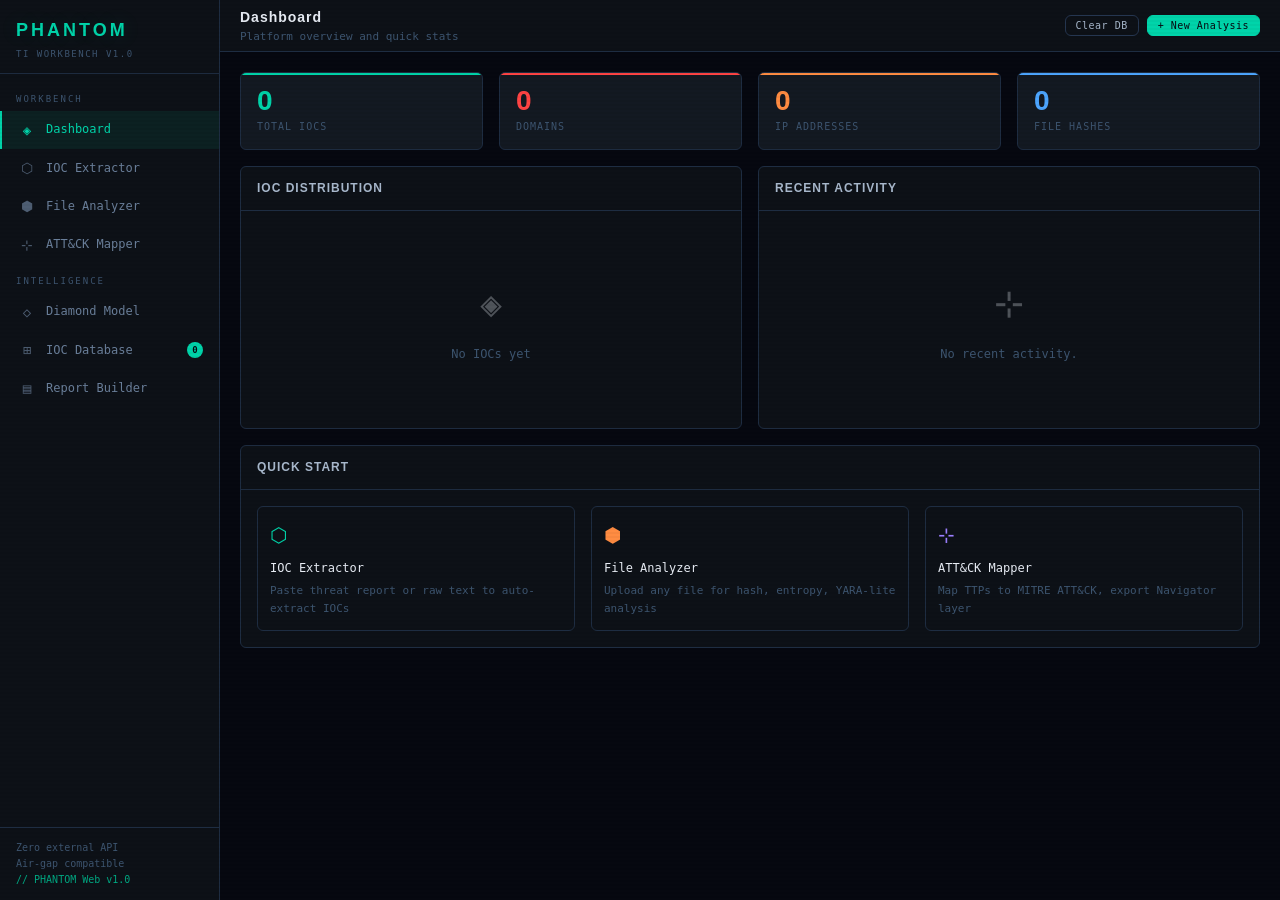
==== commit a646f139: "Add files via upload" ====
--- a/index.html
+++ b/index.html
@@ -14,7 +14,7 @@
   <aside id="sidebar">
     <div id="logo">
       <div class="logo-mark">PHANTOM</div>
-      <div class="logo-sub">TI Workbench v2.0</div>
+      <div class="logo-sub">TI Workbench v1.0</div>
     </div>
     <nav>
       <div class="section-label">Workbench</div>
@@ -41,27 +41,11 @@
       <div class="nav-item" data-page="report">
         <span class="nav-icon">▤</span><span>Report Builder</span>
       </div>
-      <div class="section-label">Tools</div>
-      <div class="nav-item" data-page="swiss">
-        <span class="nav-icon">⊛</span><span>Swiss Army Knife</span>
-      </div>
-      <div class="nav-item" data-page="hash">
-        <span class="nav-icon">⊠</span><span>Hash Identifier</span>
-      </div>
-      <div class="nav-item" data-page="urlanalyzer">
-        <span class="nav-icon">⊡</span><span>URL Analyzer</span>
-      </div>
-      <div class="nav-item" data-page="threatactor">
-        <span class="nav-icon">◆</span><span>Threat Actor Cards</span>
-      </div>
-      <div class="nav-item" data-page="cvss">
-        <span class="nav-icon">⊟</span><span>CVSS Calculator</span>
-      </div>
     </nav>
     <div id="sidebar-footer">
       <div>Zero external API</div>
       <div>Air-gap compatible</div>
-      <div class="version">// PHANTOM Web v2.0</div>
+      <div class="version">// PHANTOM Web v1.0</div>
     </div>
   </aside>
 
@@ -434,427 +418,6 @@
       </div>
 
     </div><!-- /content -->
-
-      <!-- ===== SWISS ARMY KNIFE ===== -->
-      <div class="page" id="page-swiss">
-        <div class="card">
-          <div class="card-header" style="flex-wrap:wrap;gap:8px">
-            <span class="card-title">Tools</span>
-            <div style="display:flex;flex-wrap:wrap;gap:4px">
-              <button class="btn btn-ghost btn-sm swiss-tab active" data-tab="encoder" onclick="SwissKnife.switchTab('encoder')">Encoder/Decoder</button>
-              <button class="btn btn-ghost btn-sm swiss-tab" data-tab="jwt" onclick="SwissKnife.switchTab('jwt')">JWT Decoder</button>
-              <button class="btn btn-ghost btn-sm swiss-tab" data-tab="cidr" onclick="SwissKnife.switchTab('cidr')">CIDR Calc</button>
-              <button class="btn btn-ghost btn-sm swiss-tab" data-tab="regex" onclick="SwissKnife.switchTab('regex')">Regex Tester</button>
-              <button class="btn btn-ghost btn-sm swiss-tab" data-tab="epoch" onclick="SwissKnife.switchTab('epoch')">Epoch / Time</button>
-            </div>
-          </div>
-          <div class="card-body">
-
-            <!-- Encoder/Decoder -->
-            <div id="swiss-panel-encoder">
-              <div class="grid-2" style="gap:16px">
-                <div class="form-group" style="margin:0">
-                  <label class="form-label">Input</label>
-                  <textarea id="enc-input" placeholder="Paste text to encode/decode..." style="min-height:180px;resize:vertical"></textarea>
-                  <div style="display:flex;gap:6px;margin-top:8px;flex-wrap:wrap">
-                    <input id="xor-key" type="text" placeholder="XOR key" style="width:100px;padding:4px 8px">
-                    <button class="btn btn-ghost btn-sm" onclick="SwissKnife.encXOR()">XOR</button>
-                    <button class="btn btn-ghost btn-sm" onclick="SwissKnife.swapEnc()">⇅ Swap</button>
-                    <button class="btn btn-ghost btn-sm" onclick="SwissKnife.clearEnc()">Clear</button>
-                  </div>
-                </div>
-                <div class="form-group" style="margin:0">
-                  <label class="form-label">Output <span class="copyable" style="color:var(--accent);font-size:10px;cursor:pointer" onclick="copyText(document.getElementById('enc-output').value,'Output')">[copy]</span></label>
-                  <textarea id="enc-output" readonly placeholder="Result appears here..." style="min-height:180px;resize:vertical;color:var(--accent)"></textarea>
-                </div>
-              </div>
-              <div style="display:flex;flex-wrap:wrap;gap:6px;margin-top:12px">
-                <button class="btn btn-ghost btn-sm" onclick="SwissKnife.encode('b64enc')">Base64 Encode</button>
-                <button class="btn btn-ghost btn-sm" onclick="SwissKnife.encode('b64dec')">Base64 Decode</button>
-                <button class="btn btn-ghost btn-sm" onclick="SwissKnife.encode('urlenc')">URL Encode</button>
-                <button class="btn btn-ghost btn-sm" onclick="SwissKnife.encode('urldec')">URL Decode</button>
-                <button class="btn btn-ghost btn-sm" onclick="SwissKnife.encode('htmlenc')">HTML Encode</button>
-                <button class="btn btn-ghost btn-sm" onclick="SwissKnife.encode('htmldec')">HTML Decode</button>
-                <button class="btn btn-ghost btn-sm" onclick="SwissKnife.encode('hexenc')">→ Hex</button>
-                <button class="btn btn-ghost btn-sm" onclick="SwissKnife.encode('hexdec')">Hex →</button>
-                <button class="btn btn-ghost btn-sm" onclick="SwissKnife.encode('binenc')">→ Binary</button>
-                <button class="btn btn-ghost btn-sm" onclick="SwissKnife.encode('bindec')">Binary →</button>
-                <button class="btn btn-ghost btn-sm" onclick="SwissKnife.encode('rot13')">ROT13</button>
-              </div>
-            </div>
-
-            <!-- JWT -->
-            <div id="swiss-panel-jwt" style="display:none">
-              <div class="form-group">
-                <label class="form-label">JWT Token</label>
-                <textarea id="jwt-input" placeholder="eyJhbGciOiJIUzI1NiIsInR5cCI6IkpXVCJ9..." style="min-height:80px;resize:vertical;word-break:break-all"></textarea>
-                <button class="btn btn-primary btn-sm" style="margin-top:8px" onclick="SwissKnife.decodeJWT()">Decode JWT</button>
-              </div>
-              <div id="jwt-output" style="margin-top:8px"><div class="empty-text">Paste a JWT token and click Decode</div></div>
-            </div>
-
-            <!-- CIDR -->
-            <div id="swiss-panel-cidr" style="display:none">
-              <div class="form-group">
-                <label class="form-label">CIDR Notation</label>
-                <div style="display:flex;gap:8px">
-                  <input id="cidr-input" type="text" placeholder="192.168.1.0/24" style="flex:1" oninput="SwissKnife.calcCIDR()">
-                  <button class="btn btn-primary btn-sm" onclick="SwissKnife.calcCIDR()">Calculate</button>
-                </div>
-                <div style="display:flex;gap:6px;margin-top:8px;flex-wrap:wrap">
-                  <span style="font-size:10px;color:var(--text3)">Quick:</span>
-                  <button class="btn btn-ghost btn-sm" onclick="document.getElementById('cidr-input').value='10.0.0.0/8';SwissKnife.calcCIDR()">/8 Class A</button>
-                  <button class="btn btn-ghost btn-sm" onclick="document.getElementById('cidr-input').value='172.16.0.0/16';SwissKnife.calcCIDR()">/16 Class B</button>
-                  <button class="btn btn-ghost btn-sm" onclick="document.getElementById('cidr-input').value='192.168.0.0/24';SwissKnife.calcCIDR()">/24 Class C</button>
-                  <button class="btn btn-ghost btn-sm" onclick="document.getElementById('cidr-input').value='10.0.0.0/27';SwissKnife.calcCIDR()">/27 Subnet</button>
-                </div>
-              </div>
-              <div id="cidr-output" class="code-block" style="min-height:80px;margin-top:8px"><div class="empty-text">Enter a CIDR range above</div></div>
-            </div>
-
-            <!-- Regex -->
-            <div id="swiss-panel-regex" style="display:none">
-              <div class="grid-2" style="gap:12px;margin-bottom:12px">
-                <div class="form-group" style="margin:0">
-                  <label class="form-label">Pattern</label>
-                  <input id="regex-pattern" type="text" placeholder="e.g. (\d{1,3}\.){3}\d{1,3}" oninput="SwissKnife.testRegex()">
-                </div>
-                <div class="form-group" style="margin:0">
-                  <label class="form-label">Flags</label>
-                  <input id="regex-flags" type="text" value="gi" placeholder="g, i, m, s..." style="width:80px" oninput="SwissKnife.testRegex()">
-                </div>
-              </div>
-              <div style="display:flex;flex-wrap:wrap;gap:5px;margin-bottom:10px">
-                <span style="font-size:10px;color:var(--text3);line-height:2">Quick:</span>
-                <button class="btn btn-ghost btn-sm" onclick="document.getElementById('regex-pattern').value=String.raw`(\d{1,3}\.){3}\d{1,3}`;SwissKnife.testRegex()">IPv4</button>
-                <button class="btn btn-ghost btn-sm" onclick="document.getElementById('regex-pattern').value='[a-fA-F0-9]{64}';SwissKnife.testRegex()">SHA-256</button>
-                <button class="btn btn-ghost btn-sm" onclick="document.getElementById('regex-pattern').value='[a-fA-F0-9]{32}';SwissKnife.testRegex()">MD5</button>
-                <button class="btn btn-ghost btn-sm" onclick="document.getElementById('regex-pattern').value=String.raw`(CVE-\d{4}-\d{4,7})`;SwissKnife.testRegex()">CVE</button>
-                <button class="btn btn-ghost btn-sm" onclick="document.getElementById('regex-pattern').value=String.raw`([a-zA-Z0-9._%+\-]+@[a-zA-Z0-9.\-]+\.[a-zA-Z]{2,})`;SwissKnife.testRegex()">Email</button>
-                <button class="btn btn-ghost btn-sm" onclick="document.getElementById('regex-pattern').value=String.raw`https?://[^\s]+`;SwissKnife.testRegex()">URL</button>
-                <button class="btn btn-ghost btn-sm" onclick="document.getElementById('regex-pattern').value=String.raw`(T\d{4}(?:\.\d{3})?)`;SwissKnife.testRegex()">MITRE</button>
-              </div>
-              <div class="form-group" style="margin-bottom:8px">
-                <label class="form-label">Test Input</label>
-                <textarea id="regex-input" placeholder="Paste text to test against the regex pattern..." style="min-height:100px;resize:vertical" oninput="SwissKnife.testRegex()"></textarea>
-              </div>
-              <div class="form-group" style="margin-bottom:8px">
-                <label class="form-label">Highlighted Matches</label>
-                <div id="regex-highlight" class="code-block" style="min-height:40px;white-space:pre-wrap;word-break:break-all;font-size:12px"></div>
-              </div>
-              <div id="regex-output" style="min-height:40px"><div class="empty-text">Enter pattern and test input</div></div>
-            </div>
-
-            <!-- Epoch -->
-            <div id="swiss-panel-epoch" style="display:none">
-              <div class="grid-2" style="gap:16px;margin-bottom:12px">
-                <div class="form-group" style="margin:0">
-                  <label class="form-label">Unix Timestamp (seconds or ms)</label>
-                  <div style="display:flex;gap:8px">
-                    <input id="epoch-input" type="number" placeholder="1700000000" style="flex:1" oninput="SwissKnife.convertEpoch()">
-                    <button class="btn btn-ghost btn-sm" onclick="SwissKnife.epochNow()">Now</button>
-                  </div>
-                </div>
-                <div class="form-group" style="margin:0">
-                  <label class="form-label">Or pick a date/time</label>
-                  <div style="display:flex;gap:8px">
-                    <input id="date-input" type="datetime-local" style="flex:1" onchange="SwissKnife.dateToEpoch()">
-                    <button class="btn btn-ghost btn-sm" onclick="SwissKnife.dateToEpoch()">→ Epoch</button>
-                  </div>
-                </div>
-              </div>
-              <div id="epoch-output" class="code-block" style="min-height:100px"><div class="empty-text">Enter a timestamp or pick a date</div></div>
-            </div>
-
-          </div>
-        </div>
-      </div>
-
-      <!-- ===== HASH IDENTIFIER ===== -->
-      <div class="page" id="page-hash">
-        <div class="grid-2" style="gap:16px;height:calc(100vh - 120px)">
-          <div class="card" style="display:flex;flex-direction:column">
-            <div class="card-header">
-              <span class="card-title">Input Hashes</span>
-              <div style="display:flex;gap:8px">
-                <button class="btn btn-ghost btn-sm" onclick="document.getElementById('hash-input').value='';document.getElementById('hash-output').innerHTML='<div class=empty-text>Enter hash(es) to identify</div>'">Clear</button>
-                <button class="btn btn-primary btn-sm" onclick="HashIdentifier.identifyAll()">Identify</button>
-              </div>
-            </div>
-            <div class="card-body" style="flex:1;display:flex;flex-direction:column;gap:12px">
-              <label class="form-label">Paste one or more hashes (one per line)</label>
-              <textarea id="hash-input" placeholder="d41d8cd98f00b204e9800998ecf8427e&#10;da39a3ee5e6b4b0d3255bfef95601890afd80709&#10;e3b0c44298fc1c149afbf4c8996fb92427ae41e4649b934ca495991b7852b855&#10;$2a$10$N9qo8uLOickgx2ZMRZoMyeIjZAgcfl7p92ldGxad68LJZdL17lhWy&#10;$6$rounds=5000$usesomesalt$..." style="flex:1;min-height:200px;resize:none" onkeydown="if(event.ctrlKey&&event.key==='Enter')HashIdentifier.identifyAll()"></textarea>
-              <div class="form-group" style="margin:0">
-                <label class="form-label">Reference — Common Hash Lengths</label>
-                <div style="display:grid;grid-template-columns:repeat(3,1fr);gap:6px">
-                  ${[['MD5 / NTLM','32 hex'],['SHA-1','40 hex'],['Tiger/192','48 hex'],['SHA-256','64 hex'],['SHA-384','96 hex'],['SHA-512','128 hex']].map(([n,l])=>`<div style="border:1px solid var(--border);border-radius:4px;padding:5px 8px;cursor:pointer" onclick="document.getElementById('hash-input').value='';document.getElementById('hash-input').focus()"><div style="font-size:9px;color:var(--text3)">${n}</div><div style="font-size:11px;color:var(--accent)">${l}</div></div>`).join('')}
-                </div>
-              </div>
-            </div>
-          </div>
-          <div class="card" style="display:flex;flex-direction:column;overflow:hidden">
-            <div class="card-header"><span class="card-title">Identification Results</span></div>
-            <div class="card-body" style="flex:1;overflow-y:auto" id="hash-output">
-              <div class="empty-state"><div class="empty-icon">⊠</div><div class="empty-text">Results appear here</div></div>
-            </div>
-          </div>
-        </div>
-      </div>
-
-      <!-- ===== URL ANALYZER ===== -->
-      <div class="page" id="page-urlanalyzer">
-        <div class="grid-2" style="gap:16px;height:calc(100vh - 120px)">
-          <div class="card" style="display:flex;flex-direction:column">
-            <div class="card-header">
-              <span class="card-title">Suspicious URL</span>
-              <button class="btn btn-primary btn-sm" onclick="URLAnalyzer.analyze()">Analyze</button>
-            </div>
-            <div class="card-body" style="flex:1;display:flex;flex-direction:column;gap:12px">
-              <div class="form-group" style="margin:0">
-                <label class="form-label">URL (defanged OK: hxxp://, [.], [at])</label>
-                <textarea id="url-input" placeholder="hxxps://paypa1[.]com/login?redirect=hxxps://evil-site[.]xyz&#10;&#10;or just:&#10;http://192.168.1.1/phishing.php?user=victim@mail.com" style="min-height:120px;resize:vertical" onkeydown="if(event.ctrlKey&&event.key==='Enter')URLAnalyzer.analyze()"></textarea>
-              </div>
-              <div class="form-group" style="margin:0">
-                <label class="form-label" style="margin-bottom:6px">Analysis Engine</label>
-                <div style="display:grid;grid-template-columns:1fr 1fr;gap:6px">
-                  ${[
-                    ['DGA Detection','Shannon entropy analysis on domain'],
-                    ['Brand Impersonation','50+ brand keywords + homoglyphs'],
-                    ['Typosquatting','Digit/letter substitution check'],
-                    ['Suspicious TLD','List of abused TLD registry'],
-                    ['Open Redirect','Query param redirect detection'],
-                    ['Punycode/IDN','Unicode homograph detection'],
-                    ['Deep Subdomain','Subdomain chain depth analysis'],
-                    ['Credential URL','Username:password in URL check'],
-                  ].map(([t,d])=>`<div style="border:1px solid var(--border);border-radius:4px;padding:6px 8px"><div style="font-size:10px;color:var(--accent)">✓ ${t}</div><div style="font-size:9px;color:var(--text3)">${d}</div></div>`).join('')}
-                </div>
-              </div>
-              <div style="padding:10px;background:var(--bg2);border-radius:4px;border:1px solid var(--border)">
-                <div style="font-size:9px;color:var(--text3)">⊡ Zero external API — all analysis runs locally in your browser. No URLs are sent to any server.</div>
-              </div>
-            </div>
-          </div>
-          <div class="card" style="display:flex;flex-direction:column;overflow:hidden">
-            <div class="card-header"><span class="card-title">Analysis Results</span></div>
-            <div class="card-body" style="flex:1;overflow-y:auto" id="url-output">
-              <div class="empty-state"><div class="empty-icon">⊡</div><div class="empty-text">Paste a URL and click Analyze</div></div>
-            </div>
-          </div>
-        </div>
-      </div>
-
-      <!-- ===== THREAT ACTOR CARDS ===== -->
-      <div class="page" id="page-threatactor">
-        <div class="grid-2" style="gap:16px">
-          <div class="card" style="max-height:calc(100vh - 100px);overflow-y:auto">
-            <div class="card-header">
-              <span class="card-title">Profile Builder</span>
-              <div style="display:flex;gap:8px">
-                <button class="btn btn-ghost btn-sm" onclick="ThreatActorCards.exportJSON()">Export JSON</button>
-                <button class="btn btn-primary btn-sm" onclick="ThreatActorCards.updatePreview()">Update Card</button>
-              </div>
-            </div>
-            <div class="card-body">
-              <div class="grid-2" style="gap:12px">
-                <div class="form-group">
-                  <label class="form-label">Actor Name / Group</label>
-                  <input type="text" id="ta-name" data-ta-field placeholder="e.g. APT28, Lazarus Group, Turla" oninput="ThreatActorCards.updatePreview()">
-                </div>
-                <div class="form-group">
-                  <label class="form-label">Aliases (comma separated)</label>
-                  <input type="text" id="ta-aliases" data-ta-field placeholder="Fancy Bear, Sofacy, Iron Viking" oninput="ThreatActorCards.updatePreview()">
-                </div>
-                <div class="form-group">
-                  <label class="form-label">Country of Origin</label>
-                  <select id="ta-country-select" data-ta-field onchange="ThreatActorCards.updatePreview()">
-                    <option>Unknown</option>
-                    <option>Russia</option>
-                    <option>China</option>
-                    <option>North Korea</option>
-                    <option>Iran</option>
-                    <option>USA</option>
-                    <option>Israel</option>
-                    <option>UK</option>
-                    <option>India</option>
-                    <option>Vietnam</option>
-                    <option>Pakistan</option>
-                    <option>Indonesia</option>
-                  </select>
-                </div>
-                <div class="form-group">
-                  <label class="form-label">Primary Motivation</label>
-                  <select id="ta-motivation-select" data-ta-field onchange="ThreatActorCards.updatePreview()">
-                    <option>Financial</option>
-                    <option>Espionage</option>
-                    <option>Hacktivism</option>
-                    <option>Destructive</option>
-                    <option>Cyber Warfare</option>
-                    <option>Data Theft</option>
-                    <option>Ransomware</option>
-                    <option>Intellectual Property</option>
-                  </select>
-                </div>
-                <div class="form-group">
-                  <label class="form-label">Threat Level</label>
-                  <select id="ta-threat-level" data-ta-field onchange="ThreatActorCards.updatePreview()">
-                    <option>Critical</option>
-                    <option selected>High</option>
-                    <option>Medium</option>
-                    <option>Low</option>
-                  </select>
-                </div>
-                <div class="form-group">
-                  <label class="form-label">Confidence %</label>
-                  <input type="range" id="ta-confidence" data-ta-field min="10" max="100" value="70" oninput="ThreatActorCards.updatePreview()">
-                </div>
-                <div class="form-group">
-                  <label class="form-label">First Seen</label>
-                  <input type="text" id="ta-first-seen" data-ta-field placeholder="e.g. 2014, Q1 2021" oninput="ThreatActorCards.updatePreview()">
-                </div>
-                <div class="form-group">
-                  <label class="form-label">Last Active</label>
-                  <input type="text" id="ta-last-seen" data-ta-field placeholder="e.g. Active, 2024-Q3" oninput="ThreatActorCards.updatePreview()">
-                </div>
-              </div>
-              <div class="form-group">
-                <label class="form-label">Target Sectors (comma separated)</label>
-                <input type="text" id="ta-targets" data-ta-field placeholder="Financial, Government, Defense, Energy, Healthcare" oninput="ThreatActorCards.updatePreview()">
-              </div>
-              <div class="form-group">
-                <label class="form-label">Known Tools & Malware (comma separated)</label>
-                <input type="text" id="ta-tools" data-ta-field placeholder="Cobalt Strike, X-Agent, BlackEnergy, PlugX" oninput="ThreatActorCards.updatePreview()">
-              </div>
-              <div class="form-group">
-                <label class="form-label">ATT&CK TTPs (comma separated)</label>
-                <input type="text" id="ta-ttps" data-ta-field placeholder="T1566.001, T1059.001, T1083, T1071.001" oninput="ThreatActorCards.updatePreview()">
-              </div>
-              <div class="form-group">
-                <label class="form-label">Description</label>
-                <textarea id="ta-description" data-ta-field placeholder="Brief description of the threat actor, notable campaigns, attribution notes..." style="min-height:80px" oninput="ThreatActorCards.updatePreview()"></textarea>
-              </div>
-              <div class="form-group">
-                <label class="form-label">TLP</label>
-                <div style="display:flex;gap:8px">
-                  <label style="cursor:pointer;display:flex;align-items:center;gap:4px"><input type="radio" name="ta-tlp" value="red" onchange="ThreatActorCards.updatePreview()"> <span class="tag tag-tlp-red">TLP:RED</span></label>
-                  <label style="cursor:pointer;display:flex;align-items:center;gap:4px"><input type="radio" name="ta-tlp" value="amber" checked onchange="ThreatActorCards.updatePreview()"> <span class="tag tag-tlp-amber">TLP:AMBER</span></label>
-                  <label style="cursor:pointer;display:flex;align-items:center;gap:4px"><input type="radio" name="ta-tlp" value="green" onchange="ThreatActorCards.updatePreview()"> <span class="tag tag-tlp-green">TLP:GREEN</span></label>
-                  <label style="cursor:pointer;display:flex;align-items:center;gap:4px"><input type="radio" name="ta-tlp" value="clear" onchange="ThreatActorCards.updatePreview()"> <span class="tag tag-tlp-white">TLP:CLEAR</span></label>
-                </div>
-              </div>
-            </div>
-          </div>
-          <div class="card">
-            <div class="card-header">
-              <span class="card-title">Profile Card Preview</span>
-              <div style="display:flex;gap:8px">
-                <button class="btn btn-ghost btn-sm" onclick="ThreatActorCards.exportJSON()">Export JSON</button>
-                <button class="btn btn-primary btn-sm" onclick="ThreatActorCards.exportPNG()">Export PNG</button>
-              </div>
-            </div>
-            <div class="card-body" style="display:flex;justify-content:center">
-              <div id="ta-card-preview" style="width:100%">
-                <div class="empty-state"><div class="empty-icon">◆</div><div class="empty-text">Fill in the form to generate a profile card</div></div>
-              </div>
-            </div>
-          </div>
-        </div>
-      </div>
-
-      <!-- ===== CVSS CALCULATOR ===== -->
-      <div class="page" id="page-cvss">
-        <div class="grid-2" style="gap:16px">
-          <div class="card">
-            <div class="card-header"><span class="card-title">CVSS v3.1 Metrics</span></div>
-            <div class="card-body">
-              <div class="section-title" style="margin-bottom:10px">Base Score Metrics</div>
-
-              <!-- Helper macro for metric groups -->
-              <div style="display:grid;gap:12px">
-                ${[
-                  ['Attack Vector', 'cvss-av', [['N','Network','Remotely exploitable over internet'],['A','Adjacent','Same network required'],['L','Local','Local access required'],['P','Physical','Physical access required']]],
-                  ['Attack Complexity', 'cvss-ac', [['L','Low','No special conditions'],['H','High','Specific conditions required']]],
-                  ['Privileges Required', 'cvss-pr', [['N','None','No auth required'],['L','Low','Low-privilege user'],['H','High','Admin privileges']]],
-                  ['User Interaction', 'cvss-ui', [['N','None','No user action needed'],['R','Required','User must take action']]],
-                  ['Scope', 'cvss-s', [['U','Unchanged','Impact limited to vuln component'],['C','Changed','Impact extends beyond component']]],
-                  ['Confidentiality', 'cvss-c', [['N','None','No C impact'],['L','Low','Some C impact'],['H','High','Total C loss']]],
-                  ['Integrity', 'cvss-i', [['N','None','No I impact'],['L','Low','Some I impact'],['H','High','Total I loss']]],
-                  ['Availability', 'cvss-a', [['N','None','No A impact'],['L','Low','Reduced performance'],['H','High','Total A loss']]],
-                ].map(([label, name, opts]) => `
-                  <div>
-                    <label class="form-label" style="margin-bottom:6px">${label}</label>
-                    <div style="display:flex;gap:6px;flex-wrap:wrap">
-                      ${opts.map((o,i) => `<label style="cursor:pointer;flex:1;min-width:80px" title="${o[2]}">
-                        <input type="radio" name="${name}" value="${o[0]}" ${i===0?'checked':''} onchange="CVSSCalc.calc()" style="display:none">
-                        <div class="cvss-opt" data-name="${name}" data-val="${o[0]}" onclick="this.previousElementSibling.checked=true;document.querySelectorAll('.cvss-opt[data-name=${name}]').forEach(x=>x.classList.remove('active'));this.classList.add('active');CVSSCalc.calc()" style="border:1px solid var(--border);border-radius:4px;padding:5px 8px;text-align:center;transition:all .15s;cursor:pointer;${i===0?'border-color:var(--accent);background:var(--accent-dim);color:var(--accent)':''}">
-                          <div style="font-size:12px;font-weight:700;${i===0?'color:var(--accent)':'color:var(--text0)'}">${o[0]}</div>
-                          <div style="font-size:9px;color:var(--text3)">${o[1]}</div>
-                        </div>
-                      </label>`).join('')}
-                    </div>
-                  </div>`).join('')}
-              </div>
-
-              <div class="section-title" style="margin-top:16px;margin-bottom:10px">Temporal Score Metrics <span style="font-size:9px;color:var(--text3);font-weight:400">(optional)</span></div>
-              <div style="display:grid;gap:12px">
-                ${[
-                  ['Exploit Code Maturity (E)', 'cvss-e', [['X','ND','Not defined'],['U','Unproven','PoC unavailable'],['P','PoC','PoC public'],['F','Functional','Exploit public'],['H','High','Autonomous exploit']]],
-                  ['Remediation Level (RL)', 'cvss-rl', [['X','ND','Not defined'],['O','Official','Official fix'],['T','Temp','Temporary fix'],['W','Workaround','Workaround available'],['U','Unavailable','No fix available']]],
-                  ['Report Confidence (RC)', 'cvss-rc', [['X','ND','Not defined'],['U','Unknown','Unconfirmed'],['R','Reasonable','Reasonable confidence'],['C','Confirmed','Confirmed by vendor']]],
-                ].map(([label, name, opts]) => `
-                  <div>
-                    <label class="form-label" style="margin-bottom:6px">${label}</label>
-                    <div style="display:flex;gap:6px;flex-wrap:wrap">
-                      ${opts.map((o,i) => `<label style="cursor:pointer;flex:1;min-width:60px" title="${o[2]}">
-                        <input type="radio" name="${name}" value="${o[0]}" ${i===0?'checked':''} onchange="CVSSCalc.calc()" style="display:none">
-                        <div class="cvss-opt" data-name="${name}" data-val="${o[0]}" onclick="this.previousElementSibling.checked=true;document.querySelectorAll('.cvss-opt[data-name=${name}]').forEach(x=>x.classList.remove('active'));this.classList.add('active');CVSSCalc.calc()" style="border:1px solid var(--border);border-radius:4px;padding:5px 8px;text-align:center;transition:all .15s;cursor:pointer;${i===0?'border-color:var(--accent);background:var(--accent-dim);color:var(--accent)':''}">
-                          <div style="font-size:12px;font-weight:700;${i===0?'color:var(--accent)':'color:var(--text0)'}">${o[0]}</div>
-                          <div style="font-size:9px;color:var(--text3)">${o[1]}</div>
-                        </div>
-                      </label>`).join('')}
-                    </div>
-                  </div>`).join('')}
-              </div>
-            </div>
-          </div>
-
-          <div class="flex-col" style="gap:16px">
-            <div class="card">
-              <div class="card-header"><span class="card-title">Score</span></div>
-              <div class="card-body" style="text-align:center;padding:24px 16px">
-                <div id="cvss-score-display">
-                  <div style="font-size:56px;font-weight:800;color:var(--text3);font-family:var(--font-sans);line-height:1">–</div>
-                  <div style="font-size:12px;color:var(--text3);margin-top:8px">Select all base metrics</div>
-                </div>
-              </div>
-            </div>
-            <div class="card">
-              <div class="card-header">
-                <span class="card-title">CVSS Vector String</span>
-                <span class="copyable" id="cvss-vector-copy" data-copy="" data-label="CVSS Vector" onclick="copyFromAttr(this)" style="cursor:pointer;color:var(--accent);font-size:10px">[copy]</span>
-              </div>
-              <div class="card-body">
-                <div id="cvss-vector-display" class="code-block" style="font-size:11px;word-break:break-all;min-height:40px;color:var(--accent)">–</div>
-              </div>
-            </div>
-            <div class="card">
-              <div class="card-header"><span class="card-title">Score Breakdown</span></div>
-              <div class="card-body" id="cvss-breakdown">
-                <div class="empty-text">Score breakdown appears after calculating</div>
-              </div>
-            </div>
-            <div class="card">
-              <div class="card-header"><span class="card-title">Severity Reference</span></div>
-              <div class="card-body">
-                <div style="display:grid;grid-template-columns:repeat(5,1fr);gap:6px">
-                  ${[['None','0.0','var(--text3)'],['Low','0.1–3.9','var(--accent)'],['Medium','4.0–6.9','var(--yellow)'],['High','7.0–8.9','var(--orange)'],['Critical','9.0–10','var(--red)']].map(([s,r,c])=>`<div style="border:1px solid ${c}44;border-radius:4px;padding:6px;text-align:center"><div style="font-size:10px;font-weight:700;color:${c}">${s}</div><div style="font-size:9px;color:var(--text3)">${r}</div></div>`).join('')}
-                </div>
-              </div>
-            </div>
-          </div>
-        </div>
-      </div>
-
-
   </div><!-- /main -->
 </div><!-- /app -->
 
@@ -866,6 +429,5 @@
 <script src="js/ioc-engine.js"></script>
 <script src="js/file-engine.js"></script>
 <script src="js/app.js"></script>
-<script src="js/tools.js"></script>
 </body>
 </html>
--- a/css/phantom.css
+++ b/css/phantom.css
@@ -578,36 +578,3 @@
 /* Progress bar */
 .progress-bar { height: 4px; background: var(--bg3); border-radius: 2px; overflow: hidden; }
 .progress-fill { height: 100%; background: var(--accent); border-radius: 2px; transition: width .3s; }
-
-/* ---- TOOLS MODULE ---- */
-
-/* Swiss Knife tabs */
-.swiss-tab { border-bottom: 2px solid transparent; border-radius: 4px 4px 0 0; }
-.swiss-tab.active { border-bottom-color: var(--accent); color: var(--accent); background: var(--accent-dim); }
-
-/* CIDR / Epoch result rows */
-.cidr-result { display: flex; flex-direction: column; gap: 6px; }
-.cidr-row { display: flex; align-items: center; gap: 8px; padding: 5px 0; border-bottom: 1px solid var(--border); }
-.cidr-row:last-child { border-bottom: none; }
-.cidr-key { font-size: 10px; color: var(--text3); min-width: 150px; text-transform: uppercase; letter-spacing: .5px; }
-.cidr-val { font-size: 12px; color: var(--text0); font-family: var(--font-mono); cursor: pointer; }
-.cidr-val:hover { color: var(--accent); }
-
-/* JWT sections */
-.jwt-section { margin-bottom: 14px; }
-.jwt-part-label { font-size: 10px; font-weight: 600; letter-spacing: 1px; margin-bottom: 4px; text-transform: uppercase; }
-
-/* CVSS options */
-.cvss-opt { user-select: none; }
-.cvss-opt:hover { border-color: var(--accent) !important; }
-.cvss-opt.active { border-color: var(--accent) !important; background: var(--accent-dim) !important; }
-.cvss-opt.active > div:first-child { color: var(--accent) !important; }
-
-/* Hash Identifier reference grid */
-#hash-output .empty-state { padding: 40px; }
-
-/* URL Analyzer risk score */
-.url-score-bar { height: 6px; background: var(--bg2); border-radius: 3px; overflow: hidden; }
-
-/* Threat Actor Card */
-#ta-card-preview { font-family: 'JetBrains Mono', monospace; }
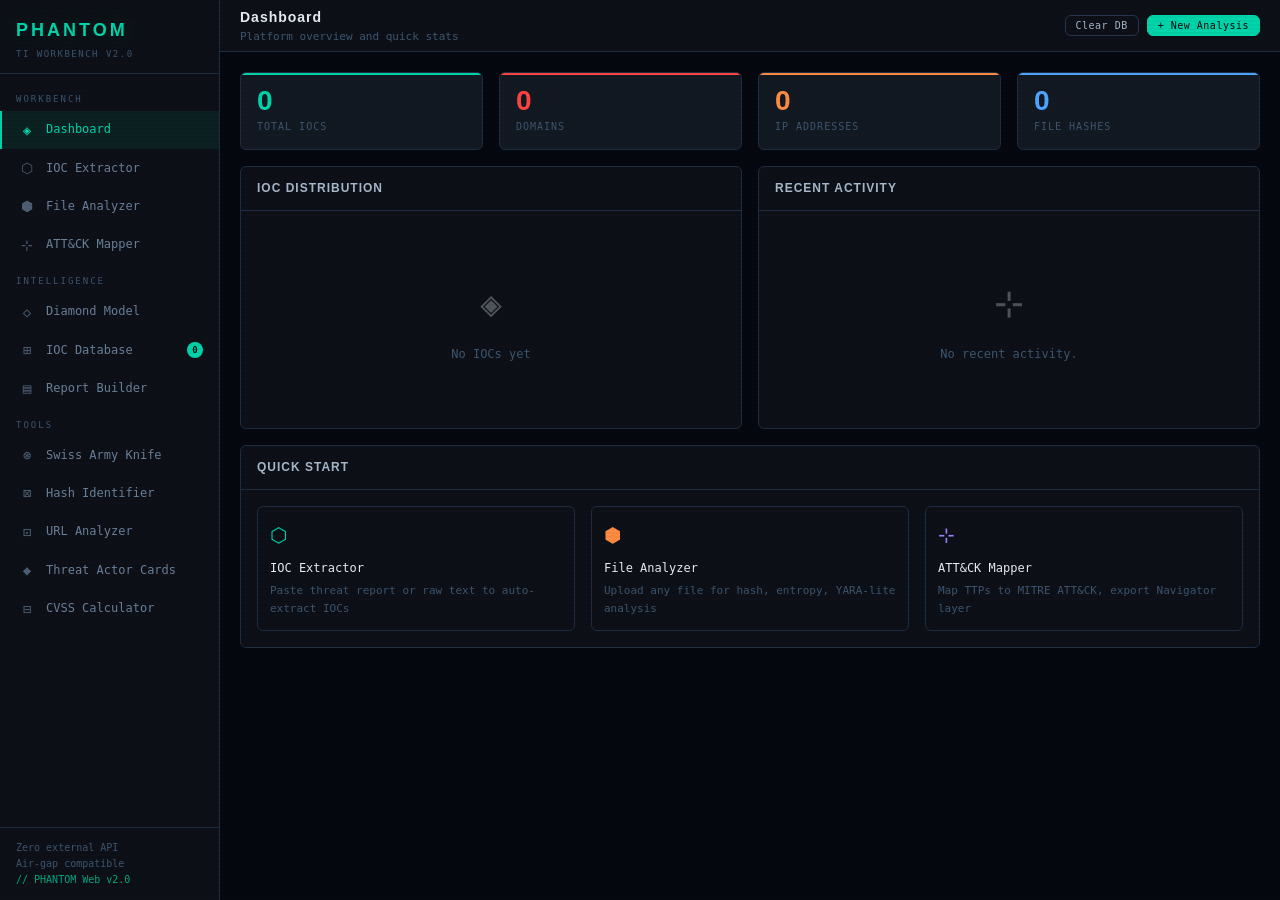
==== commit 7dd1c6e8: "Add files via upload" ====
--- a/index.html
+++ b/index.html
@@ -14,7 +14,7 @@
   <aside id="sidebar">
     <div id="logo">
       <div class="logo-mark">PHANTOM</div>
-      <div class="logo-sub">TI Workbench v1.0</div>
+      <div class="logo-sub">TI Workbench v2.0</div>
     </div>
     <nav>
       <div class="section-label">Workbench</div>
@@ -41,11 +41,27 @@
       <div class="nav-item" data-page="report">
         <span class="nav-icon">▤</span><span>Report Builder</span>
       </div>
+      <div class="section-label">Tools</div>
+      <div class="nav-item" data-page="swiss">
+        <span class="nav-icon">⊛</span><span>Swiss Army Knife</span>
+      </div>
+      <div class="nav-item" data-page="hash">
+        <span class="nav-icon">⊠</span><span>Hash Identifier</span>
+      </div>
+      <div class="nav-item" data-page="urlanalyzer">
+        <span class="nav-icon">⊡</span><span>URL Analyzer</span>
+      </div>
+      <div class="nav-item" data-page="threatactor">
+        <span class="nav-icon">◆</span><span>Threat Actor Cards</span>
+      </div>
+      <div class="nav-item" data-page="cvss">
+        <span class="nav-icon">⊟</span><span>CVSS Calculator</span>
+      </div>
     </nav>
     <div id="sidebar-footer">
       <div>Zero external API</div>
       <div>Air-gap compatible</div>
-      <div class="version">// PHANTOM Web v1.0</div>
+      <div class="version">// PHANTOM Web v2.0</div>
     </div>
   </aside>
 
@@ -418,6 +434,427 @@
       </div>
 
     </div><!-- /content -->
+
+      <!-- ===== SWISS ARMY KNIFE ===== -->
+      <div class="page" id="page-swiss">
+        <div class="card">
+          <div class="card-header" style="flex-wrap:wrap;gap:8px">
+            <span class="card-title">Tools</span>
+            <div style="display:flex;flex-wrap:wrap;gap:4px">
+              <button class="btn btn-ghost btn-sm swiss-tab active" data-tab="encoder" onclick="SwissKnife.switchTab('encoder')">Encoder/Decoder</button>
+              <button class="btn btn-ghost btn-sm swiss-tab" data-tab="jwt" onclick="SwissKnife.switchTab('jwt')">JWT Decoder</button>
+              <button class="btn btn-ghost btn-sm swiss-tab" data-tab="cidr" onclick="SwissKnife.switchTab('cidr')">CIDR Calc</button>
+              <button class="btn btn-ghost btn-sm swiss-tab" data-tab="regex" onclick="SwissKnife.switchTab('regex')">Regex Tester</button>
+              <button class="btn btn-ghost btn-sm swiss-tab" data-tab="epoch" onclick="SwissKnife.switchTab('epoch')">Epoch / Time</button>
+            </div>
+          </div>
+          <div class="card-body">
+
+            <!-- Encoder/Decoder -->
+            <div id="swiss-panel-encoder">
+              <div class="grid-2" style="gap:16px">
+                <div class="form-group" style="margin:0">
+                  <label class="form-label">Input</label>
+                  <textarea id="enc-input" placeholder="Paste text to encode/decode..." style="min-height:180px;resize:vertical"></textarea>
+                  <div style="display:flex;gap:6px;margin-top:8px;flex-wrap:wrap">
+                    <input id="xor-key" type="text" placeholder="XOR key" style="width:100px;padding:4px 8px">
+                    <button class="btn btn-ghost btn-sm" onclick="SwissKnife.encXOR()">XOR</button>
+                    <button class="btn btn-ghost btn-sm" onclick="SwissKnife.swapEnc()">⇅ Swap</button>
+                    <button class="btn btn-ghost btn-sm" onclick="SwissKnife.clearEnc()">Clear</button>
+                  </div>
+                </div>
+                <div class="form-group" style="margin:0">
+                  <label class="form-label">Output <span class="copyable" style="color:var(--accent);font-size:10px;cursor:pointer" onclick="copyText(document.getElementById('enc-output').value,'Output')">[copy]</span></label>
+                  <textarea id="enc-output" readonly placeholder="Result appears here..." style="min-height:180px;resize:vertical;color:var(--accent)"></textarea>
+                </div>
+              </div>
+              <div style="display:flex;flex-wrap:wrap;gap:6px;margin-top:12px">
+                <button class="btn btn-ghost btn-sm" onclick="SwissKnife.encode('b64enc')">Base64 Encode</button>
+                <button class="btn btn-ghost btn-sm" onclick="SwissKnife.encode('b64dec')">Base64 Decode</button>
+                <button class="btn btn-ghost btn-sm" onclick="SwissKnife.encode('urlenc')">URL Encode</button>
+                <button class="btn btn-ghost btn-sm" onclick="SwissKnife.encode('urldec')">URL Decode</button>
+                <button class="btn btn-ghost btn-sm" onclick="SwissKnife.encode('htmlenc')">HTML Encode</button>
+                <button class="btn btn-ghost btn-sm" onclick="SwissKnife.encode('htmldec')">HTML Decode</button>
+                <button class="btn btn-ghost btn-sm" onclick="SwissKnife.encode('hexenc')">→ Hex</button>
+                <button class="btn btn-ghost btn-sm" onclick="SwissKnife.encode('hexdec')">Hex →</button>
+                <button class="btn btn-ghost btn-sm" onclick="SwissKnife.encode('binenc')">→ Binary</button>
+                <button class="btn btn-ghost btn-sm" onclick="SwissKnife.encode('bindec')">Binary →</button>
+                <button class="btn btn-ghost btn-sm" onclick="SwissKnife.encode('rot13')">ROT13</button>
+              </div>
+            </div>
+
+            <!-- JWT -->
+            <div id="swiss-panel-jwt" style="display:none">
+              <div class="form-group">
+                <label class="form-label">JWT Token</label>
+                <textarea id="jwt-input" placeholder="eyJhbGciOiJIUzI1NiIsInR5cCI6IkpXVCJ9..." style="min-height:80px;resize:vertical;word-break:break-all"></textarea>
+                <button class="btn btn-primary btn-sm" style="margin-top:8px" onclick="SwissKnife.decodeJWT()">Decode JWT</button>
+              </div>
+              <div id="jwt-output" style="margin-top:8px"><div class="empty-text">Paste a JWT token and click Decode</div></div>
+            </div>
+
+            <!-- CIDR -->
+            <div id="swiss-panel-cidr" style="display:none">
+              <div class="form-group">
+                <label class="form-label">CIDR Notation</label>
+                <div style="display:flex;gap:8px">
+                  <input id="cidr-input" type="text" placeholder="192.168.1.0/24" style="flex:1" oninput="SwissKnife.calcCIDR()">
+                  <button class="btn btn-primary btn-sm" onclick="SwissKnife.calcCIDR()">Calculate</button>
+                </div>
+                <div style="display:flex;gap:6px;margin-top:8px;flex-wrap:wrap">
+                  <span style="font-size:10px;color:var(--text3)">Quick:</span>
+                  <button class="btn btn-ghost btn-sm" onclick="document.getElementById('cidr-input').value='10.0.0.0/8';SwissKnife.calcCIDR()">/8 Class A</button>
+                  <button class="btn btn-ghost btn-sm" onclick="document.getElementById('cidr-input').value='172.16.0.0/16';SwissKnife.calcCIDR()">/16 Class B</button>
+                  <button class="btn btn-ghost btn-sm" onclick="document.getElementById('cidr-input').value='192.168.0.0/24';SwissKnife.calcCIDR()">/24 Class C</button>
+                  <button class="btn btn-ghost btn-sm" onclick="document.getElementById('cidr-input').value='10.0.0.0/27';SwissKnife.calcCIDR()">/27 Subnet</button>
+                </div>
+              </div>
+              <div id="cidr-output" class="code-block" style="min-height:80px;margin-top:8px"><div class="empty-text">Enter a CIDR range above</div></div>
+            </div>
+
+            <!-- Regex -->
+            <div id="swiss-panel-regex" style="display:none">
+              <div class="grid-2" style="gap:12px;margin-bottom:12px">
+                <div class="form-group" style="margin:0">
+                  <label class="form-label">Pattern</label>
+                  <input id="regex-pattern" type="text" placeholder="e.g. (\d{1,3}\.){3}\d{1,3}" oninput="SwissKnife.testRegex()">
+                </div>
+                <div class="form-group" style="margin:0">
+                  <label class="form-label">Flags</label>
+                  <input id="regex-flags" type="text" value="gi" placeholder="g, i, m, s..." style="width:80px" oninput="SwissKnife.testRegex()">
+                </div>
+              </div>
+              <div style="display:flex;flex-wrap:wrap;gap:5px;margin-bottom:10px">
+                <span style="font-size:10px;color:var(--text3);line-height:2">Quick:</span>
+                <button class="btn btn-ghost btn-sm" onclick="document.getElementById('regex-pattern').value=String.raw`(\d{1,3}\.){3}\d{1,3}`;SwissKnife.testRegex()">IPv4</button>
+                <button class="btn btn-ghost btn-sm" onclick="document.getElementById('regex-pattern').value='[a-fA-F0-9]{64}';SwissKnife.testRegex()">SHA-256</button>
+                <button class="btn btn-ghost btn-sm" onclick="document.getElementById('regex-pattern').value='[a-fA-F0-9]{32}';SwissKnife.testRegex()">MD5</button>
+                <button class="btn btn-ghost btn-sm" onclick="document.getElementById('regex-pattern').value=String.raw`(CVE-\d{4}-\d{4,7})`;SwissKnife.testRegex()">CVE</button>
+                <button class="btn btn-ghost btn-sm" onclick="document.getElementById('regex-pattern').value=String.raw`([a-zA-Z0-9._%+\-]+@[a-zA-Z0-9.\-]+\.[a-zA-Z]{2,})`;SwissKnife.testRegex()">Email</button>
+                <button class="btn btn-ghost btn-sm" onclick="document.getElementById('regex-pattern').value=String.raw`https?://[^\s]+`;SwissKnife.testRegex()">URL</button>
+                <button class="btn btn-ghost btn-sm" onclick="document.getElementById('regex-pattern').value=String.raw`(T\d{4}(?:\.\d{3})?)`;SwissKnife.testRegex()">MITRE</button>
+              </div>
+              <div class="form-group" style="margin-bottom:8px">
+                <label class="form-label">Test Input</label>
+                <textarea id="regex-input" placeholder="Paste text to test against the regex pattern..." style="min-height:100px;resize:vertical" oninput="SwissKnife.testRegex()"></textarea>
+              </div>
+              <div class="form-group" style="margin-bottom:8px">
+                <label class="form-label">Highlighted Matches</label>
+                <div id="regex-highlight" class="code-block" style="min-height:40px;white-space:pre-wrap;word-break:break-all;font-size:12px"></div>
+              </div>
+              <div id="regex-output" style="min-height:40px"><div class="empty-text">Enter pattern and test input</div></div>
+            </div>
+
+            <!-- Epoch -->
+            <div id="swiss-panel-epoch" style="display:none">
+              <div class="grid-2" style="gap:16px;margin-bottom:12px">
+                <div class="form-group" style="margin:0">
+                  <label class="form-label">Unix Timestamp (seconds or ms)</label>
+                  <div style="display:flex;gap:8px">
+                    <input id="epoch-input" type="number" placeholder="1700000000" style="flex:1" oninput="SwissKnife.convertEpoch()">
+                    <button class="btn btn-ghost btn-sm" onclick="SwissKnife.epochNow()">Now</button>
+                  </div>
+                </div>
+                <div class="form-group" style="margin:0">
+                  <label class="form-label">Or pick a date/time</label>
+                  <div style="display:flex;gap:8px">
+                    <input id="date-input" type="datetime-local" style="flex:1" onchange="SwissKnife.dateToEpoch()">
+                    <button class="btn btn-ghost btn-sm" onclick="SwissKnife.dateToEpoch()">→ Epoch</button>
+                  </div>
+                </div>
+              </div>
+              <div id="epoch-output" class="code-block" style="min-height:100px"><div class="empty-text">Enter a timestamp or pick a date</div></div>
+            </div>
+
+          </div>
+        </div>
+      </div>
+
+      <!-- ===== HASH IDENTIFIER ===== -->
+      <div class="page" id="page-hash">
+        <div class="grid-2" style="gap:16px;height:calc(100vh - 120px)">
+          <div class="card" style="display:flex;flex-direction:column">
+            <div class="card-header">
+              <span class="card-title">Input Hashes</span>
+              <div style="display:flex;gap:8px">
+                <button class="btn btn-ghost btn-sm" onclick="document.getElementById('hash-input').value='';document.getElementById('hash-output').innerHTML='<div class=empty-text>Enter hash(es) to identify</div>'">Clear</button>
+                <button class="btn btn-primary btn-sm" onclick="HashIdentifier.identifyAll()">Identify</button>
+              </div>
+            </div>
+            <div class="card-body" style="flex:1;display:flex;flex-direction:column;gap:12px">
+              <label class="form-label">Paste one or more hashes (one per line)</label>
+              <textarea id="hash-input" placeholder="d41d8cd98f00b204e9800998ecf8427e&#10;da39a3ee5e6b4b0d3255bfef95601890afd80709&#10;e3b0c44298fc1c149afbf4c8996fb92427ae41e4649b934ca495991b7852b855&#10;$2a$10$N9qo8uLOickgx2ZMRZoMyeIjZAgcfl7p92ldGxad68LJZdL17lhWy&#10;$6$rounds=5000$usesomesalt$..." style="flex:1;min-height:200px;resize:none" onkeydown="if(event.ctrlKey&&event.key==='Enter')HashIdentifier.identifyAll()"></textarea>
+              <div class="form-group" style="margin:0">
+                <label class="form-label">Reference — Common Hash Lengths</label>
+                <div style="display:grid;grid-template-columns:repeat(3,1fr);gap:6px">
+                  ${[['MD5 / NTLM','32 hex'],['SHA-1','40 hex'],['Tiger/192','48 hex'],['SHA-256','64 hex'],['SHA-384','96 hex'],['SHA-512','128 hex']].map(([n,l])=>`<div style="border:1px solid var(--border);border-radius:4px;padding:5px 8px;cursor:pointer" onclick="document.getElementById('hash-input').value='';document.getElementById('hash-input').focus()"><div style="font-size:9px;color:var(--text3)">${n}</div><div style="font-size:11px;color:var(--accent)">${l}</div></div>`).join('')}
+                </div>
+              </div>
+            </div>
+          </div>
+          <div class="card" style="display:flex;flex-direction:column;overflow:hidden">
+            <div class="card-header"><span class="card-title">Identification Results</span></div>
+            <div class="card-body" style="flex:1;overflow-y:auto" id="hash-output">
+              <div class="empty-state"><div class="empty-icon">⊠</div><div class="empty-text">Results appear here</div></div>
+            </div>
+          </div>
+        </div>
+      </div>
+
+      <!-- ===== URL ANALYZER ===== -->
+      <div class="page" id="page-urlanalyzer">
+        <div class="grid-2" style="gap:16px;height:calc(100vh - 120px)">
+          <div class="card" style="display:flex;flex-direction:column">
+            <div class="card-header">
+              <span class="card-title">Suspicious URL</span>
+              <button class="btn btn-primary btn-sm" onclick="URLAnalyzer.analyze()">Analyze</button>
+            </div>
+            <div class="card-body" style="flex:1;display:flex;flex-direction:column;gap:12px">
+              <div class="form-group" style="margin:0">
+                <label class="form-label">URL (defanged OK: hxxp://, [.], [at])</label>
+                <textarea id="url-input" placeholder="hxxps://paypa1[.]com/login?redirect=hxxps://evil-site[.]xyz&#10;&#10;or just:&#10;http://192.168.1.1/phishing.php?user=victim@mail.com" style="min-height:120px;resize:vertical" onkeydown="if(event.ctrlKey&&event.key==='Enter')URLAnalyzer.analyze()"></textarea>
+              </div>
+              <div class="form-group" style="margin:0">
+                <label class="form-label" style="margin-bottom:6px">Analysis Engine</label>
+                <div style="display:grid;grid-template-columns:1fr 1fr;gap:6px">
+                  ${[
+                    ['DGA Detection','Shannon entropy analysis on domain'],
+                    ['Brand Impersonation','50+ brand keywords + homoglyphs'],
+                    ['Typosquatting','Digit/letter substitution check'],
+                    ['Suspicious TLD','List of abused TLD registry'],
+                    ['Open Redirect','Query param redirect detection'],
+                    ['Punycode/IDN','Unicode homograph detection'],
+                    ['Deep Subdomain','Subdomain chain depth analysis'],
+                    ['Credential URL','Username:password in URL check'],
+                  ].map(([t,d])=>`<div style="border:1px solid var(--border);border-radius:4px;padding:6px 8px"><div style="font-size:10px;color:var(--accent)">✓ ${t}</div><div style="font-size:9px;color:var(--text3)">${d}</div></div>`).join('')}
+                </div>
+              </div>
+              <div style="padding:10px;background:var(--bg2);border-radius:4px;border:1px solid var(--border)">
+                <div style="font-size:9px;color:var(--text3)">⊡ Zero external API — all analysis runs locally in your browser. No URLs are sent to any server.</div>
+              </div>
+            </div>
+          </div>
+          <div class="card" style="display:flex;flex-direction:column;overflow:hidden">
+            <div class="card-header"><span class="card-title">Analysis Results</span></div>
+            <div class="card-body" style="flex:1;overflow-y:auto" id="url-output">
+              <div class="empty-state"><div class="empty-icon">⊡</div><div class="empty-text">Paste a URL and click Analyze</div></div>
+            </div>
+          </div>
+        </div>
+      </div>
+
+      <!-- ===== THREAT ACTOR CARDS ===== -->
+      <div class="page" id="page-threatactor">
+        <div class="grid-2" style="gap:16px">
+          <div class="card" style="max-height:calc(100vh - 100px);overflow-y:auto">
+            <div class="card-header">
+              <span class="card-title">Profile Builder</span>
+              <div style="display:flex;gap:8px">
+                <button class="btn btn-ghost btn-sm" onclick="ThreatActorCards.exportJSON()">Export JSON</button>
+                <button class="btn btn-primary btn-sm" onclick="ThreatActorCards.updatePreview()">Update Card</button>
+              </div>
+            </div>
+            <div class="card-body">
+              <div class="grid-2" style="gap:12px">
+                <div class="form-group">
+                  <label class="form-label">Actor Name / Group</label>
+                  <input type="text" id="ta-name" data-ta-field placeholder="e.g. APT28, Lazarus Group, Turla" oninput="ThreatActorCards.updatePreview()">
+                </div>
+                <div class="form-group">
+                  <label class="form-label">Aliases (comma separated)</label>
+                  <input type="text" id="ta-aliases" data-ta-field placeholder="Fancy Bear, Sofacy, Iron Viking" oninput="ThreatActorCards.updatePreview()">
+                </div>
+                <div class="form-group">
+                  <label class="form-label">Country of Origin</label>
+                  <select id="ta-country-select" data-ta-field onchange="ThreatActorCards.updatePreview()">
+                    <option>Unknown</option>
+                    <option>Russia</option>
+                    <option>China</option>
+                    <option>North Korea</option>
+                    <option>Iran</option>
+                    <option>USA</option>
+                    <option>Israel</option>
+                    <option>UK</option>
+                    <option>India</option>
+                    <option>Vietnam</option>
+                    <option>Pakistan</option>
+                    <option>Indonesia</option>
+                  </select>
+                </div>
+                <div class="form-group">
+                  <label class="form-label">Primary Motivation</label>
+                  <select id="ta-motivation-select" data-ta-field onchange="ThreatActorCards.updatePreview()">
+                    <option>Financial</option>
+                    <option>Espionage</option>
+                    <option>Hacktivism</option>
+                    <option>Destructive</option>
+                    <option>Cyber Warfare</option>
+                    <option>Data Theft</option>
+                    <option>Ransomware</option>
+                    <option>Intellectual Property</option>
+                  </select>
+                </div>
+                <div class="form-group">
+                  <label class="form-label">Threat Level</label>
+                  <select id="ta-threat-level" data-ta-field onchange="ThreatActorCards.updatePreview()">
+                    <option>Critical</option>
+                    <option selected>High</option>
+                    <option>Medium</option>
+                    <option>Low</option>
+                  </select>
+                </div>
+                <div class="form-group">
+                  <label class="form-label">Confidence %</label>
+                  <input type="range" id="ta-confidence" data-ta-field min="10" max="100" value="70" oninput="ThreatActorCards.updatePreview()">
+                </div>
+                <div class="form-group">
+                  <label class="form-label">First Seen</label>
+                  <input type="text" id="ta-first-seen" data-ta-field placeholder="e.g. 2014, Q1 2021" oninput="ThreatActorCards.updatePreview()">
+                </div>
+                <div class="form-group">
+                  <label class="form-label">Last Active</label>
+                  <input type="text" id="ta-last-seen" data-ta-field placeholder="e.g. Active, 2024-Q3" oninput="ThreatActorCards.updatePreview()">
+                </div>
+              </div>
+              <div class="form-group">
+                <label class="form-label">Target Sectors (comma separated)</label>
+                <input type="text" id="ta-targets" data-ta-field placeholder="Financial, Government, Defense, Energy, Healthcare" oninput="ThreatActorCards.updatePreview()">
+              </div>
+              <div class="form-group">
+                <label class="form-label">Known Tools & Malware (comma separated)</label>
+                <input type="text" id="ta-tools" data-ta-field placeholder="Cobalt Strike, X-Agent, BlackEnergy, PlugX" oninput="ThreatActorCards.updatePreview()">
+              </div>
+              <div class="form-group">
+                <label class="form-label">ATT&CK TTPs (comma separated)</label>
+                <input type="text" id="ta-ttps" data-ta-field placeholder="T1566.001, T1059.001, T1083, T1071.001" oninput="ThreatActorCards.updatePreview()">
+              </div>
+              <div class="form-group">
+                <label class="form-label">Description</label>
+                <textarea id="ta-description" data-ta-field placeholder="Brief description of the threat actor, notable campaigns, attribution notes..." style="min-height:80px" oninput="ThreatActorCards.updatePreview()"></textarea>
+              </div>
+              <div class="form-group">
+                <label class="form-label">TLP</label>
+                <div style="display:flex;gap:8px">
+                  <label style="cursor:pointer;display:flex;align-items:center;gap:4px"><input type="radio" name="ta-tlp" value="red" onchange="ThreatActorCards.updatePreview()"> <span class="tag tag-tlp-red">TLP:RED</span></label>
+                  <label style="cursor:pointer;display:flex;align-items:center;gap:4px"><input type="radio" name="ta-tlp" value="amber" checked onchange="ThreatActorCards.updatePreview()"> <span class="tag tag-tlp-amber">TLP:AMBER</span></label>
+                  <label style="cursor:pointer;display:flex;align-items:center;gap:4px"><input type="radio" name="ta-tlp" value="green" onchange="ThreatActorCards.updatePreview()"> <span class="tag tag-tlp-green">TLP:GREEN</span></label>
+                  <label style="cursor:pointer;display:flex;align-items:center;gap:4px"><input type="radio" name="ta-tlp" value="clear" onchange="ThreatActorCards.updatePreview()"> <span class="tag tag-tlp-white">TLP:CLEAR</span></label>
+                </div>
+              </div>
+            </div>
+          </div>
+          <div class="card">
+            <div class="card-header">
+              <span class="card-title">Profile Card Preview</span>
+              <div style="display:flex;gap:8px">
+                <button class="btn btn-ghost btn-sm" onclick="ThreatActorCards.exportJSON()">Export JSON</button>
+                <button class="btn btn-primary btn-sm" onclick="ThreatActorCards.exportPNG()">Export PNG</button>
+              </div>
+            </div>
+            <div class="card-body" style="display:flex;justify-content:center">
+              <div id="ta-card-preview" style="width:100%">
+                <div class="empty-state"><div class="empty-icon">◆</div><div class="empty-text">Fill in the form to generate a profile card</div></div>
+              </div>
+            </div>
+          </div>
+        </div>
+      </div>
+
+      <!-- ===== CVSS CALCULATOR ===== -->
+      <div class="page" id="page-cvss">
+        <div class="grid-2" style="gap:16px">
+          <div class="card">
+            <div class="card-header"><span class="card-title">CVSS v3.1 Metrics</span></div>
+            <div class="card-body">
+              <div class="section-title" style="margin-bottom:10px">Base Score Metrics</div>
+
+              <!-- Helper macro for metric groups -->
+              <div style="display:grid;gap:12px">
+                ${[
+                  ['Attack Vector', 'cvss-av', [['N','Network','Remotely exploitable over internet'],['A','Adjacent','Same network required'],['L','Local','Local access required'],['P','Physical','Physical access required']]],
+                  ['Attack Complexity', 'cvss-ac', [['L','Low','No special conditions'],['H','High','Specific conditions required']]],
+                  ['Privileges Required', 'cvss-pr', [['N','None','No auth required'],['L','Low','Low-privilege user'],['H','High','Admin privileges']]],
+                  ['User Interaction', 'cvss-ui', [['N','None','No user action needed'],['R','Required','User must take action']]],
+                  ['Scope', 'cvss-s', [['U','Unchanged','Impact limited to vuln component'],['C','Changed','Impact extends beyond component']]],
+                  ['Confidentiality', 'cvss-c', [['N','None','No C impact'],['L','Low','Some C impact'],['H','High','Total C loss']]],
+                  ['Integrity', 'cvss-i', [['N','None','No I impact'],['L','Low','Some I impact'],['H','High','Total I loss']]],
+                  ['Availability', 'cvss-a', [['N','None','No A impact'],['L','Low','Reduced performance'],['H','High','Total A loss']]],
+                ].map(([label, name, opts]) => `
+                  <div>
+                    <label class="form-label" style="margin-bottom:6px">${label}</label>
+                    <div style="display:flex;gap:6px;flex-wrap:wrap">
+                      ${opts.map((o,i) => `<label style="cursor:pointer;flex:1;min-width:80px" title="${o[2]}">
+                        <input type="radio" name="${name}" value="${o[0]}" ${i===0?'checked':''} onchange="CVSSCalc.calc()" style="display:none">
+                        <div class="cvss-opt" data-name="${name}" data-val="${o[0]}" onclick="this.previousElementSibling.checked=true;document.querySelectorAll('.cvss-opt[data-name=${name}]').forEach(x=>x.classList.remove('active'));this.classList.add('active');CVSSCalc.calc()" style="border:1px solid var(--border);border-radius:4px;padding:5px 8px;text-align:center;transition:all .15s;cursor:pointer;${i===0?'border-color:var(--accent);background:var(--accent-dim);color:var(--accent)':''}">
+                          <div style="font-size:12px;font-weight:700;${i===0?'color:var(--accent)':'color:var(--text0)'}">${o[0]}</div>
+                          <div style="font-size:9px;color:var(--text3)">${o[1]}</div>
+                        </div>
+                      </label>`).join('')}
+                    </div>
+                  </div>`).join('')}
+              </div>
+
+              <div class="section-title" style="margin-top:16px;margin-bottom:10px">Temporal Score Metrics <span style="font-size:9px;color:var(--text3);font-weight:400">(optional)</span></div>
+              <div style="display:grid;gap:12px">
+                ${[
+                  ['Exploit Code Maturity (E)', 'cvss-e', [['X','ND','Not defined'],['U','Unproven','PoC unavailable'],['P','PoC','PoC public'],['F','Functional','Exploit public'],['H','High','Autonomous exploit']]],
+                  ['Remediation Level (RL)', 'cvss-rl', [['X','ND','Not defined'],['O','Official','Official fix'],['T','Temp','Temporary fix'],['W','Workaround','Workaround available'],['U','Unavailable','No fix available']]],
+                  ['Report Confidence (RC)', 'cvss-rc', [['X','ND','Not defined'],['U','Unknown','Unconfirmed'],['R','Reasonable','Reasonable confidence'],['C','Confirmed','Confirmed by vendor']]],
+                ].map(([label, name, opts]) => `
+                  <div>
+                    <label class="form-label" style="margin-bottom:6px">${label}</label>
+                    <div style="display:flex;gap:6px;flex-wrap:wrap">
+                      ${opts.map((o,i) => `<label style="cursor:pointer;flex:1;min-width:60px" title="${o[2]}">
+                        <input type="radio" name="${name}" value="${o[0]}" ${i===0?'checked':''} onchange="CVSSCalc.calc()" style="display:none">
+                        <div class="cvss-opt" data-name="${name}" data-val="${o[0]}" onclick="this.previousElementSibling.checked=true;document.querySelectorAll('.cvss-opt[data-name=${name}]').forEach(x=>x.classList.remove('active'));this.classList.add('active');CVSSCalc.calc()" style="border:1px solid var(--border);border-radius:4px;padding:5px 8px;text-align:center;transition:all .15s;cursor:pointer;${i===0?'border-color:var(--accent);background:var(--accent-dim);color:var(--accent)':''}">
+                          <div style="font-size:12px;font-weight:700;${i===0?'color:var(--accent)':'color:var(--text0)'}">${o[0]}</div>
+                          <div style="font-size:9px;color:var(--text3)">${o[1]}</div>
+                        </div>
+                      </label>`).join('')}
+                    </div>
+                  </div>`).join('')}
+              </div>
+            </div>
+          </div>
+
+          <div class="flex-col" style="gap:16px">
+            <div class="card">
+              <div class="card-header"><span class="card-title">Score</span></div>
+              <div class="card-body" style="text-align:center;padding:24px 16px">
+                <div id="cvss-score-display">
+                  <div style="font-size:56px;font-weight:800;color:var(--text3);font-family:var(--font-sans);line-height:1">–</div>
+                  <div style="font-size:12px;color:var(--text3);margin-top:8px">Select all base metrics</div>
+                </div>
+              </div>
+            </div>
+            <div class="card">
+              <div class="card-header">
+                <span class="card-title">CVSS Vector String</span>
+                <span class="copyable" id="cvss-vector-copy" data-copy="" data-label="CVSS Vector" onclick="copyFromAttr(this)" style="cursor:pointer;color:var(--accent);font-size:10px">[copy]</span>
+              </div>
+              <div class="card-body">
+                <div id="cvss-vector-display" class="code-block" style="font-size:11px;word-break:break-all;min-height:40px;color:var(--accent)">–</div>
+              </div>
+            </div>
+            <div class="card">
+              <div class="card-header"><span class="card-title">Score Breakdown</span></div>
+              <div class="card-body" id="cvss-breakdown">
+                <div class="empty-text">Score breakdown appears after calculating</div>
+              </div>
+            </div>
+            <div class="card">
+              <div class="card-header"><span class="card-title">Severity Reference</span></div>
+              <div class="card-body">
+                <div style="display:grid;grid-template-columns:repeat(5,1fr);gap:6px">
+                  ${[['None','0.0','var(--text3)'],['Low','0.1–3.9','var(--accent)'],['Medium','4.0–6.9','var(--yellow)'],['High','7.0–8.9','var(--orange)'],['Critical','9.0–10','var(--red)']].map(([s,r,c])=>`<div style="border:1px solid ${c}44;border-radius:4px;padding:6px;text-align:center"><div style="font-size:10px;font-weight:700;color:${c}">${s}</div><div style="font-size:9px;color:var(--text3)">${r}</div></div>`).join('')}
+                </div>
+              </div>
+            </div>
+          </div>
+        </div>
+      </div>
+
+
   </div><!-- /main -->
 </div><!-- /app -->
 
@@ -429,5 +866,6 @@
 <script src="js/ioc-engine.js"></script>
 <script src="js/file-engine.js"></script>
 <script src="js/app.js"></script>
+<script src="js/tools.js"></script>
 </body>
 </html>
--- a/css/phantom.css
+++ b/css/phantom.css
@@ -578,3 +578,36 @@
 /* Progress bar */
 .progress-bar { height: 4px; background: var(--bg3); border-radius: 2px; overflow: hidden; }
 .progress-fill { height: 100%; background: var(--accent); border-radius: 2px; transition: width .3s; }
+
+/* ---- TOOLS MODULE ---- */
+
+/* Swiss Knife tabs */
+.swiss-tab { border-bottom: 2px solid transparent; border-radius: 4px 4px 0 0; }
+.swiss-tab.active { border-bottom-color: var(--accent); color: var(--accent); background: var(--accent-dim); }
+
+/* CIDR / Epoch result rows */
+.cidr-result { display: flex; flex-direction: column; gap: 6px; }
+.cidr-row { display: flex; align-items: center; gap: 8px; padding: 5px 0; border-bottom: 1px solid var(--border); }
+.cidr-row:last-child { border-bottom: none; }
+.cidr-key { font-size: 10px; color: var(--text3); min-width: 150px; text-transform: uppercase; letter-spacing: .5px; }
+.cidr-val { font-size: 12px; color: var(--text0); font-family: var(--font-mono); cursor: pointer; }
+.cidr-val:hover { color: var(--accent); }
+
+/* JWT sections */
+.jwt-section { margin-bottom: 14px; }
+.jwt-part-label { font-size: 10px; font-weight: 600; letter-spacing: 1px; margin-bottom: 4px; text-transform: uppercase; }
+
+/* CVSS options */
+.cvss-opt { user-select: none; }
+.cvss-opt:hover { border-color: var(--accent) !important; }
+.cvss-opt.active { border-color: var(--accent) !important; background: var(--accent-dim) !important; }
+.cvss-opt.active > div:first-child { color: var(--accent) !important; }
+
+/* Hash Identifier reference grid */
+#hash-output .empty-state { padding: 40px; }
+
+/* URL Analyzer risk score */
+.url-score-bar { height: 6px; background: var(--bg2); border-radius: 3px; overflow: hidden; }
+
+/* Threat Actor Card */
+#ta-card-preview { font-family: 'JetBrains Mono', monospace; }
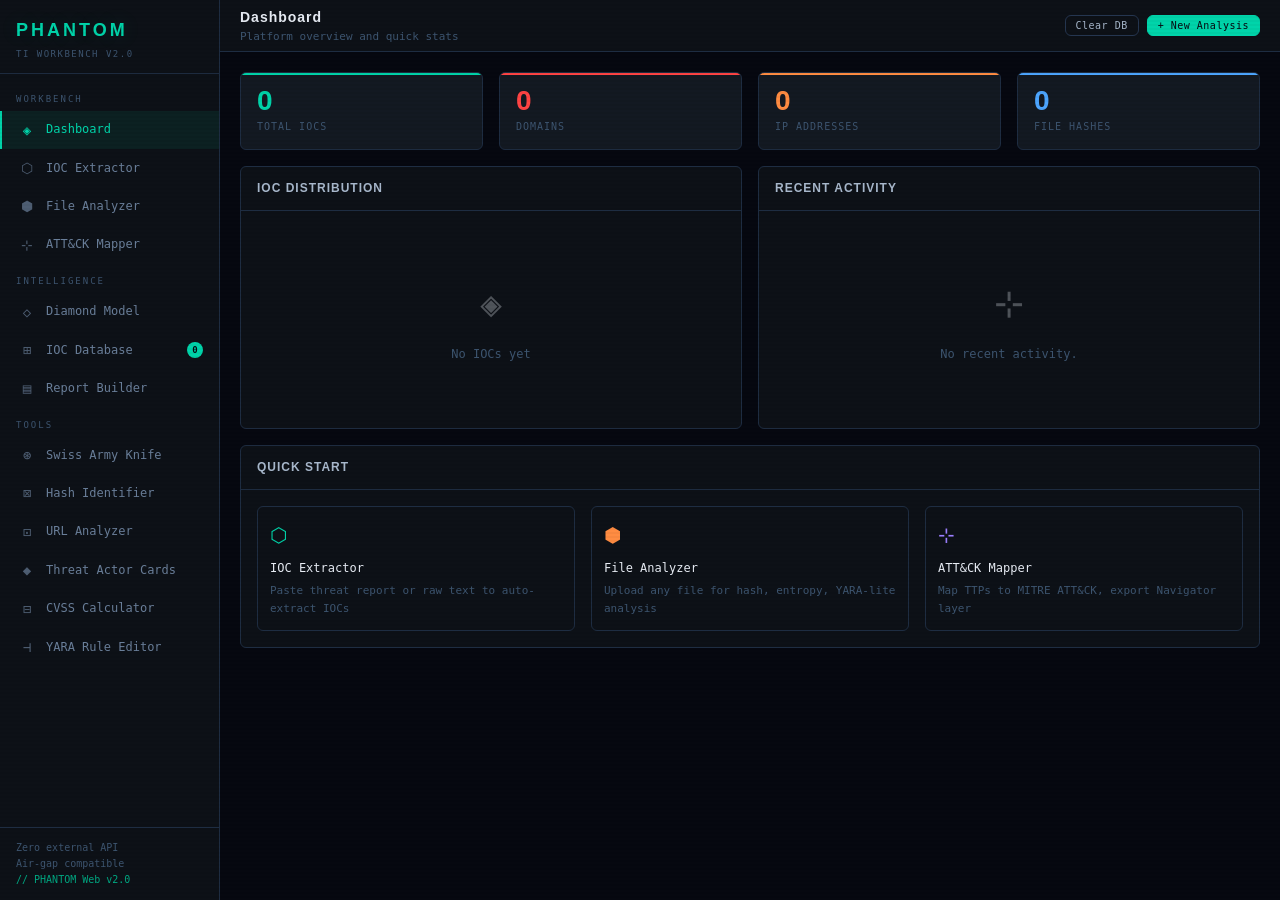
==== commit 5e472f0e: "Add YARA Rule Editor feature to PHANTOM Web threat intelligence platform * **New Feature Added:**   " ====
--- a/index.html
+++ b/index.html
@@ -56,6 +56,9 @@
       </div>
       <div class="nav-item" data-page="cvss">
         <span class="nav-icon">⊟</span><span>CVSS Calculator</span>
+      </div>
+      <div class="nav-item" data-page="yara">
+        <span class="nav-icon">⊣</span><span>YARA Rule Editor</span>
       </div>
     </nav>
     <div id="sidebar-footer">
@@ -587,7 +590,12 @@
               <div class="form-group" style="margin:0">
                 <label class="form-label">Reference — Common Hash Lengths</label>
                 <div style="display:grid;grid-template-columns:repeat(3,1fr);gap:6px">
-                  ${[['MD5 / NTLM','32 hex'],['SHA-1','40 hex'],['Tiger/192','48 hex'],['SHA-256','64 hex'],['SHA-384','96 hex'],['SHA-512','128 hex']].map(([n,l])=>`<div style="border:1px solid var(--border);border-radius:4px;padding:5px 8px;cursor:pointer" onclick="document.getElementById('hash-input').value='';document.getElementById('hash-input').focus()"><div style="font-size:9px;color:var(--text3)">${n}</div><div style="font-size:11px;color:var(--accent)">${l}</div></div>`).join('')}
+                  <div style="border:1px solid var(--border);border-radius:4px;padding:5px 8px"><div style="font-size:9px;color:var(--text3)">MD5 / NTLM</div><div style="font-size:11px;color:var(--accent)">32 hex</div></div>
+                  <div style="border:1px solid var(--border);border-radius:4px;padding:5px 8px"><div style="font-size:9px;color:var(--text3)">SHA-1</div><div style="font-size:11px;color:var(--accent)">40 hex</div></div>
+                  <div style="border:1px solid var(--border);border-radius:4px;padding:5px 8px"><div style="font-size:9px;color:var(--text3)">Tiger/192</div><div style="font-size:11px;color:var(--accent)">48 hex</div></div>
+                  <div style="border:1px solid var(--border);border-radius:4px;padding:5px 8px"><div style="font-size:9px;color:var(--text3)">SHA-256</div><div style="font-size:11px;color:var(--accent)">64 hex</div></div>
+                  <div style="border:1px solid var(--border);border-radius:4px;padding:5px 8px"><div style="font-size:9px;color:var(--text3)">SHA-384</div><div style="font-size:11px;color:var(--accent)">96 hex</div></div>
+                  <div style="border:1px solid var(--border);border-radius:4px;padding:5px 8px"><div style="font-size:9px;color:var(--text3)">SHA-512</div><div style="font-size:11px;color:var(--accent)">128 hex</div></div>
                 </div>
               </div>
             </div>
@@ -617,16 +625,14 @@
               <div class="form-group" style="margin:0">
                 <label class="form-label" style="margin-bottom:6px">Analysis Engine</label>
                 <div style="display:grid;grid-template-columns:1fr 1fr;gap:6px">
-                  ${[
-                    ['DGA Detection','Shannon entropy analysis on domain'],
-                    ['Brand Impersonation','50+ brand keywords + homoglyphs'],
-                    ['Typosquatting','Digit/letter substitution check'],
-                    ['Suspicious TLD','List of abused TLD registry'],
-                    ['Open Redirect','Query param redirect detection'],
-                    ['Punycode/IDN','Unicode homograph detection'],
-                    ['Deep Subdomain','Subdomain chain depth analysis'],
-                    ['Credential URL','Username:password in URL check'],
-                  ].map(([t,d])=>`<div style="border:1px solid var(--border);border-radius:4px;padding:6px 8px"><div style="font-size:10px;color:var(--accent)">✓ ${t}</div><div style="font-size:9px;color:var(--text3)">${d}</div></div>`).join('')}
+                  <div style="border:1px solid var(--border);border-radius:4px;padding:6px 8px"><div style="font-size:10px;color:var(--accent)">&#10003; DGA Detection</div><div style="font-size:9px;color:var(--text3)">Shannon entropy analysis on domain</div></div>
+                  <div style="border:1px solid var(--border);border-radius:4px;padding:6px 8px"><div style="font-size:10px;color:var(--accent)">&#10003; Brand Impersonation</div><div style="font-size:9px;color:var(--text3)">50+ brand keywords + homoglyphs</div></div>
+                  <div style="border:1px solid var(--border);border-radius:4px;padding:6px 8px"><div style="font-size:10px;color:var(--accent)">&#10003; Typosquatting</div><div style="font-size:9px;color:var(--text3)">Digit/letter substitution check</div></div>
+                  <div style="border:1px solid var(--border);border-radius:4px;padding:6px 8px"><div style="font-size:10px;color:var(--accent)">&#10003; Suspicious TLD</div><div style="font-size:9px;color:var(--text3)">List of abused TLD registry</div></div>
+                  <div style="border:1px solid var(--border);border-radius:4px;padding:6px 8px"><div style="font-size:10px;color:var(--accent)">&#10003; Open Redirect</div><div style="font-size:9px;color:var(--text3)">Query param redirect detection</div></div>
+                  <div style="border:1px solid var(--border);border-radius:4px;padding:6px 8px"><div style="font-size:10px;color:var(--accent)">&#10003; Punycode/IDN</div><div style="font-size:9px;color:var(--text3)">Unicode homograph detection</div></div>
+                  <div style="border:1px solid var(--border);border-radius:4px;padding:6px 8px"><div style="font-size:10px;color:var(--accent)">&#10003; Deep Subdomain</div><div style="font-size:9px;color:var(--text3)">Subdomain chain depth analysis</div></div>
+                  <div style="border:1px solid var(--border);border-radius:4px;padding:6px 8px"><div style="font-size:10px;color:var(--accent)">&#10003; Credential URL</div><div style="font-size:9px;color:var(--text3)">Username:password in URL check</div></div>
                 </div>
               </div>
               <div style="padding:10px;background:var(--bg2);border-radius:4px;border:1px solid var(--border)">
@@ -763,57 +769,324 @@
       <!-- ===== CVSS CALCULATOR ===== -->
       <div class="page" id="page-cvss">
         <div class="grid-2" style="gap:16px">
-          <div class="card">
+          <div class="card" style="max-height:calc(100vh - 100px);overflow-y:auto">
             <div class="card-header"><span class="card-title">CVSS v3.1 Metrics</span></div>
             <div class="card-body">
               <div class="section-title" style="margin-bottom:10px">Base Score Metrics</div>
-
-              <!-- Helper macro for metric groups -->
               <div style="display:grid;gap:12px">
-                ${[
-                  ['Attack Vector', 'cvss-av', [['N','Network','Remotely exploitable over internet'],['A','Adjacent','Same network required'],['L','Local','Local access required'],['P','Physical','Physical access required']]],
-                  ['Attack Complexity', 'cvss-ac', [['L','Low','No special conditions'],['H','High','Specific conditions required']]],
-                  ['Privileges Required', 'cvss-pr', [['N','None','No auth required'],['L','Low','Low-privilege user'],['H','High','Admin privileges']]],
-                  ['User Interaction', 'cvss-ui', [['N','None','No user action needed'],['R','Required','User must take action']]],
-                  ['Scope', 'cvss-s', [['U','Unchanged','Impact limited to vuln component'],['C','Changed','Impact extends beyond component']]],
-                  ['Confidentiality', 'cvss-c', [['N','None','No C impact'],['L','Low','Some C impact'],['H','High','Total C loss']]],
-                  ['Integrity', 'cvss-i', [['N','None','No I impact'],['L','Low','Some I impact'],['H','High','Total I loss']]],
-                  ['Availability', 'cvss-a', [['N','None','No A impact'],['L','Low','Reduced performance'],['H','High','Total A loss']]],
-                ].map(([label, name, opts]) => `
-                  <div>
-                    <label class="form-label" style="margin-bottom:6px">${label}</label>
-                    <div style="display:flex;gap:6px;flex-wrap:wrap">
-                      ${opts.map((o,i) => `<label style="cursor:pointer;flex:1;min-width:80px" title="${o[2]}">
-                        <input type="radio" name="${name}" value="${o[0]}" ${i===0?'checked':''} onchange="CVSSCalc.calc()" style="display:none">
-                        <div class="cvss-opt" data-name="${name}" data-val="${o[0]}" onclick="this.previousElementSibling.checked=true;document.querySelectorAll('.cvss-opt[data-name=${name}]').forEach(x=>x.classList.remove('active'));this.classList.add('active');CVSSCalc.calc()" style="border:1px solid var(--border);border-radius:4px;padding:5px 8px;text-align:center;transition:all .15s;cursor:pointer;${i===0?'border-color:var(--accent);background:var(--accent-dim);color:var(--accent)':''}">
-                          <div style="font-size:12px;font-weight:700;${i===0?'color:var(--accent)':'color:var(--text0)'}">${o[0]}</div>
-                          <div style="font-size:9px;color:var(--text3)">${o[1]}</div>
-                        </div>
-                      </label>`).join('')}
-                    </div>
-                  </div>`).join('')}
+              <div>
+                <label class="form-label" style="margin-bottom:6px">Attack Vector</label>
+                <div style="display:flex;gap:6px;flex-wrap:wrap">
+                  <label style="cursor:pointer;flex:1;min-width:80px" title="Remotely exploitable">
+                    <input type="radio" name="cvss-av" value="N" checked onchange="CVSSCalc.calc()" style="display:none">
+                    <div class="cvss-opt" data-name="cvss-av" data-val="N" onclick="this.previousElementSibling.checked=true;document.querySelectorAll('.cvss-opt[data-name=&quot;cvss-av&quot;]').forEach(x=>x.classList.remove('active'));this.classList.add('active');CVSSCalc.calc()" style="border:1px solid var(--border);border-radius:4px;padding:5px 8px;text-align:center;transition:all .15s;cursor:pointer;border-color:var(--accent);background:var(--accent-dim);">
+                      <div style="font-size:12px;font-weight:700;color:var(--accent)">N</div>
+                      <div style="font-size:9px;color:var(--text3)">Network</div>
+                    </div>
+                  </label>
+                  <label style="cursor:pointer;flex:1;min-width:80px" title="Same network required">
+                    <input type="radio" name="cvss-av" value="A"  onchange="CVSSCalc.calc()" style="display:none">
+                    <div class="cvss-opt" data-name="cvss-av" data-val="A" onclick="this.previousElementSibling.checked=true;document.querySelectorAll('.cvss-opt[data-name=&quot;cvss-av&quot;]').forEach(x=>x.classList.remove('active'));this.classList.add('active');CVSSCalc.calc()" style="border:1px solid var(--border);border-radius:4px;padding:5px 8px;text-align:center;transition:all .15s;cursor:pointer;">
+                      <div style="font-size:12px;font-weight:700;color:var(--text0)">A</div>
+                      <div style="font-size:9px;color:var(--text3)">Adjacent</div>
+                    </div>
+                  </label>
+                  <label style="cursor:pointer;flex:1;min-width:80px" title="Local access required">
+                    <input type="radio" name="cvss-av" value="L"  onchange="CVSSCalc.calc()" style="display:none">
+                    <div class="cvss-opt" data-name="cvss-av" data-val="L" onclick="this.previousElementSibling.checked=true;document.querySelectorAll('.cvss-opt[data-name=&quot;cvss-av&quot;]').forEach(x=>x.classList.remove('active'));this.classList.add('active');CVSSCalc.calc()" style="border:1px solid var(--border);border-radius:4px;padding:5px 8px;text-align:center;transition:all .15s;cursor:pointer;">
+                      <div style="font-size:12px;font-weight:700;color:var(--text0)">L</div>
+                      <div style="font-size:9px;color:var(--text3)">Local</div>
+                    </div>
+                  </label>
+                  <label style="cursor:pointer;flex:1;min-width:80px" title="Physical access required">
+                    <input type="radio" name="cvss-av" value="P"  onchange="CVSSCalc.calc()" style="display:none">
+                    <div class="cvss-opt" data-name="cvss-av" data-val="P" onclick="this.previousElementSibling.checked=true;document.querySelectorAll('.cvss-opt[data-name=&quot;cvss-av&quot;]').forEach(x=>x.classList.remove('active'));this.classList.add('active');CVSSCalc.calc()" style="border:1px solid var(--border);border-radius:4px;padding:5px 8px;text-align:center;transition:all .15s;cursor:pointer;">
+                      <div style="font-size:12px;font-weight:700;color:var(--text0)">P</div>
+                      <div style="font-size:9px;color:var(--text3)">Physical</div>
+                    </div>
+                  </label>
+                </div>
+              </div>
+              <div>
+                <label class="form-label" style="margin-bottom:6px">Attack Complexity</label>
+                <div style="display:flex;gap:6px;flex-wrap:wrap">
+                  <label style="cursor:pointer;flex:1;min-width:80px" title="No special conditions">
+                    <input type="radio" name="cvss-ac" value="L" checked onchange="CVSSCalc.calc()" style="display:none">
+                    <div class="cvss-opt" data-name="cvss-ac" data-val="L" onclick="this.previousElementSibling.checked=true;document.querySelectorAll('.cvss-opt[data-name=&quot;cvss-ac&quot;]').forEach(x=>x.classList.remove('active'));this.classList.add('active');CVSSCalc.calc()" style="border:1px solid var(--border);border-radius:4px;padding:5px 8px;text-align:center;transition:all .15s;cursor:pointer;border-color:var(--accent);background:var(--accent-dim);">
+                      <div style="font-size:12px;font-weight:700;color:var(--accent)">L</div>
+                      <div style="font-size:9px;color:var(--text3)">Low</div>
+                    </div>
+                  </label>
+                  <label style="cursor:pointer;flex:1;min-width:80px" title="Specific conditions required">
+                    <input type="radio" name="cvss-ac" value="H"  onchange="CVSSCalc.calc()" style="display:none">
+                    <div class="cvss-opt" data-name="cvss-ac" data-val="H" onclick="this.previousElementSibling.checked=true;document.querySelectorAll('.cvss-opt[data-name=&quot;cvss-ac&quot;]').forEach(x=>x.classList.remove('active'));this.classList.add('active');CVSSCalc.calc()" style="border:1px solid var(--border);border-radius:4px;padding:5px 8px;text-align:center;transition:all .15s;cursor:pointer;">
+                      <div style="font-size:12px;font-weight:700;color:var(--text0)">H</div>
+                      <div style="font-size:9px;color:var(--text3)">High</div>
+                    </div>
+                  </label>
+                </div>
+              </div>
+              <div>
+                <label class="form-label" style="margin-bottom:6px">Privileges Required</label>
+                <div style="display:flex;gap:6px;flex-wrap:wrap">
+                  <label style="cursor:pointer;flex:1;min-width:80px" title="No auth required">
+                    <input type="radio" name="cvss-pr" value="N" checked onchange="CVSSCalc.calc()" style="display:none">
+                    <div class="cvss-opt" data-name="cvss-pr" data-val="N" onclick="this.previousElementSibling.checked=true;document.querySelectorAll('.cvss-opt[data-name=&quot;cvss-pr&quot;]').forEach(x=>x.classList.remove('active'));this.classList.add('active');CVSSCalc.calc()" style="border:1px solid var(--border);border-radius:4px;padding:5px 8px;text-align:center;transition:all .15s;cursor:pointer;border-color:var(--accent);background:var(--accent-dim);">
+                      <div style="font-size:12px;font-weight:700;color:var(--accent)">N</div>
+                      <div style="font-size:9px;color:var(--text3)">None</div>
+                    </div>
+                  </label>
+                  <label style="cursor:pointer;flex:1;min-width:80px" title="Low-privilege user">
+                    <input type="radio" name="cvss-pr" value="L"  onchange="CVSSCalc.calc()" style="display:none">
+                    <div class="cvss-opt" data-name="cvss-pr" data-val="L" onclick="this.previousElementSibling.checked=true;document.querySelectorAll('.cvss-opt[data-name=&quot;cvss-pr&quot;]').forEach(x=>x.classList.remove('active'));this.classList.add('active');CVSSCalc.calc()" style="border:1px solid var(--border);border-radius:4px;padding:5px 8px;text-align:center;transition:all .15s;cursor:pointer;">
+                      <div style="font-size:12px;font-weight:700;color:var(--text0)">L</div>
+                      <div style="font-size:9px;color:var(--text3)">Low</div>
+                    </div>
+                  </label>
+                  <label style="cursor:pointer;flex:1;min-width:80px" title="Admin privileges">
+                    <input type="radio" name="cvss-pr" value="H"  onchange="CVSSCalc.calc()" style="display:none">
+                    <div class="cvss-opt" data-name="cvss-pr" data-val="H" onclick="this.previousElementSibling.checked=true;document.querySelectorAll('.cvss-opt[data-name=&quot;cvss-pr&quot;]').forEach(x=>x.classList.remove('active'));this.classList.add('active');CVSSCalc.calc()" style="border:1px solid var(--border);border-radius:4px;padding:5px 8px;text-align:center;transition:all .15s;cursor:pointer;">
+                      <div style="font-size:12px;font-weight:700;color:var(--text0)">H</div>
+                      <div style="font-size:9px;color:var(--text3)">High</div>
+                    </div>
+                  </label>
+                </div>
+              </div>
+              <div>
+                <label class="form-label" style="margin-bottom:6px">User Interaction</label>
+                <div style="display:flex;gap:6px;flex-wrap:wrap">
+                  <label style="cursor:pointer;flex:1;min-width:80px" title="No user action needed">
+                    <input type="radio" name="cvss-ui" value="N" checked onchange="CVSSCalc.calc()" style="display:none">
+                    <div class="cvss-opt" data-name="cvss-ui" data-val="N" onclick="this.previousElementSibling.checked=true;document.querySelectorAll('.cvss-opt[data-name=&quot;cvss-ui&quot;]').forEach(x=>x.classList.remove('active'));this.classList.add('active');CVSSCalc.calc()" style="border:1px solid var(--border);border-radius:4px;padding:5px 8px;text-align:center;transition:all .15s;cursor:pointer;border-color:var(--accent);background:var(--accent-dim);">
+                      <div style="font-size:12px;font-weight:700;color:var(--accent)">N</div>
+                      <div style="font-size:9px;color:var(--text3)">None</div>
+                    </div>
+                  </label>
+                  <label style="cursor:pointer;flex:1;min-width:80px" title="User must take action">
+                    <input type="radio" name="cvss-ui" value="R"  onchange="CVSSCalc.calc()" style="display:none">
+                    <div class="cvss-opt" data-name="cvss-ui" data-val="R" onclick="this.previousElementSibling.checked=true;document.querySelectorAll('.cvss-opt[data-name=&quot;cvss-ui&quot;]').forEach(x=>x.classList.remove('active'));this.classList.add('active');CVSSCalc.calc()" style="border:1px solid var(--border);border-radius:4px;padding:5px 8px;text-align:center;transition:all .15s;cursor:pointer;">
+                      <div style="font-size:12px;font-weight:700;color:var(--text0)">R</div>
+                      <div style="font-size:9px;color:var(--text3)">Required</div>
+                    </div>
+                  </label>
+                </div>
+              </div>
+              <div>
+                <label class="form-label" style="margin-bottom:6px">Scope</label>
+                <div style="display:flex;gap:6px;flex-wrap:wrap">
+                  <label style="cursor:pointer;flex:1;min-width:80px" title="Impact limited to vuln component">
+                    <input type="radio" name="cvss-s" value="U" checked onchange="CVSSCalc.calc()" style="display:none">
+                    <div class="cvss-opt" data-name="cvss-s" data-val="U" onclick="this.previousElementSibling.checked=true;document.querySelectorAll('.cvss-opt[data-name=&quot;cvss-s&quot;]').forEach(x=>x.classList.remove('active'));this.classList.add('active');CVSSCalc.calc()" style="border:1px solid var(--border);border-radius:4px;padding:5px 8px;text-align:center;transition:all .15s;cursor:pointer;border-color:var(--accent);background:var(--accent-dim);">
+                      <div style="font-size:12px;font-weight:700;color:var(--accent)">U</div>
+                      <div style="font-size:9px;color:var(--text3)">Unchanged</div>
+                    </div>
+                  </label>
+                  <label style="cursor:pointer;flex:1;min-width:80px" title="Impact extends beyond component">
+                    <input type="radio" name="cvss-s" value="C"  onchange="CVSSCalc.calc()" style="display:none">
+                    <div class="cvss-opt" data-name="cvss-s" data-val="C" onclick="this.previousElementSibling.checked=true;document.querySelectorAll('.cvss-opt[data-name=&quot;cvss-s&quot;]').forEach(x=>x.classList.remove('active'));this.classList.add('active');CVSSCalc.calc()" style="border:1px solid var(--border);border-radius:4px;padding:5px 8px;text-align:center;transition:all .15s;cursor:pointer;">
+                      <div style="font-size:12px;font-weight:700;color:var(--text0)">C</div>
+                      <div style="font-size:9px;color:var(--text3)">Changed</div>
+                    </div>
+                  </label>
+                </div>
+              </div>
+              <div>
+                <label class="form-label" style="margin-bottom:6px">Confidentiality</label>
+                <div style="display:flex;gap:6px;flex-wrap:wrap">
+                  <label style="cursor:pointer;flex:1;min-width:80px" title="No C impact">
+                    <input type="radio" name="cvss-c" value="N" checked onchange="CVSSCalc.calc()" style="display:none">
+                    <div class="cvss-opt" data-name="cvss-c" data-val="N" onclick="this.previousElementSibling.checked=true;document.querySelectorAll('.cvss-opt[data-name=&quot;cvss-c&quot;]').forEach(x=>x.classList.remove('active'));this.classList.add('active');CVSSCalc.calc()" style="border:1px solid var(--border);border-radius:4px;padding:5px 8px;text-align:center;transition:all .15s;cursor:pointer;border-color:var(--accent);background:var(--accent-dim);">
+                      <div style="font-size:12px;font-weight:700;color:var(--accent)">N</div>
+                      <div style="font-size:9px;color:var(--text3)">None</div>
+                    </div>
+                  </label>
+                  <label style="cursor:pointer;flex:1;min-width:80px" title="Some C impact">
+                    <input type="radio" name="cvss-c" value="L"  onchange="CVSSCalc.calc()" style="display:none">
+                    <div class="cvss-opt" data-name="cvss-c" data-val="L" onclick="this.previousElementSibling.checked=true;document.querySelectorAll('.cvss-opt[data-name=&quot;cvss-c&quot;]').forEach(x=>x.classList.remove('active'));this.classList.add('active');CVSSCalc.calc()" style="border:1px solid var(--border);border-radius:4px;padding:5px 8px;text-align:center;transition:all .15s;cursor:pointer;">
+                      <div style="font-size:12px;font-weight:700;color:var(--text0)">L</div>
+                      <div style="font-size:9px;color:var(--text3)">Low</div>
+                    </div>
+                  </label>
+                  <label style="cursor:pointer;flex:1;min-width:80px" title="Total C loss">
+                    <input type="radio" name="cvss-c" value="H"  onchange="CVSSCalc.calc()" style="display:none">
+                    <div class="cvss-opt" data-name="cvss-c" data-val="H" onclick="this.previousElementSibling.checked=true;document.querySelectorAll('.cvss-opt[data-name=&quot;cvss-c&quot;]').forEach(x=>x.classList.remove('active'));this.classList.add('active');CVSSCalc.calc()" style="border:1px solid var(--border);border-radius:4px;padding:5px 8px;text-align:center;transition:all .15s;cursor:pointer;">
+                      <div style="font-size:12px;font-weight:700;color:var(--text0)">H</div>
+                      <div style="font-size:9px;color:var(--text3)">High</div>
+                    </div>
+                  </label>
+                </div>
+              </div>
+              <div>
+                <label class="form-label" style="margin-bottom:6px">Integrity</label>
+                <div style="display:flex;gap:6px;flex-wrap:wrap">
+                  <label style="cursor:pointer;flex:1;min-width:80px" title="No I impact">
+                    <input type="radio" name="cvss-i" value="N" checked onchange="CVSSCalc.calc()" style="display:none">
+                    <div class="cvss-opt" data-name="cvss-i" data-val="N" onclick="this.previousElementSibling.checked=true;document.querySelectorAll('.cvss-opt[data-name=&quot;cvss-i&quot;]').forEach(x=>x.classList.remove('active'));this.classList.add('active');CVSSCalc.calc()" style="border:1px solid var(--border);border-radius:4px;padding:5px 8px;text-align:center;transition:all .15s;cursor:pointer;border-color:var(--accent);background:var(--accent-dim);">
+                      <div style="font-size:12px;font-weight:700;color:var(--accent)">N</div>
+                      <div style="font-size:9px;color:var(--text3)">None</div>
+                    </div>
+                  </label>
+                  <label style="cursor:pointer;flex:1;min-width:80px" title="Some I impact">
+                    <input type="radio" name="cvss-i" value="L"  onchange="CVSSCalc.calc()" style="display:none">
+                    <div class="cvss-opt" data-name="cvss-i" data-val="L" onclick="this.previousElementSibling.checked=true;document.querySelectorAll('.cvss-opt[data-name=&quot;cvss-i&quot;]').forEach(x=>x.classList.remove('active'));this.classList.add('active');CVSSCalc.calc()" style="border:1px solid var(--border);border-radius:4px;padding:5px 8px;text-align:center;transition:all .15s;cursor:pointer;">
+                      <div style="font-size:12px;font-weight:700;color:var(--text0)">L</div>
+                      <div style="font-size:9px;color:var(--text3)">Low</div>
+                    </div>
+                  </label>
+                  <label style="cursor:pointer;flex:1;min-width:80px" title="Total I loss">
+                    <input type="radio" name="cvss-i" value="H"  onchange="CVSSCalc.calc()" style="display:none">
+                    <div class="cvss-opt" data-name="cvss-i" data-val="H" onclick="this.previousElementSibling.checked=true;document.querySelectorAll('.cvss-opt[data-name=&quot;cvss-i&quot;]').forEach(x=>x.classList.remove('active'));this.classList.add('active');CVSSCalc.calc()" style="border:1px solid var(--border);border-radius:4px;padding:5px 8px;text-align:center;transition:all .15s;cursor:pointer;">
+                      <div style="font-size:12px;font-weight:700;color:var(--text0)">H</div>
+                      <div style="font-size:9px;color:var(--text3)">High</div>
+                    </div>
+                  </label>
+                </div>
+              </div>
+              <div>
+                <label class="form-label" style="margin-bottom:6px">Availability</label>
+                <div style="display:flex;gap:6px;flex-wrap:wrap">
+                  <label style="cursor:pointer;flex:1;min-width:80px" title="No A impact">
+                    <input type="radio" name="cvss-a" value="N" checked onchange="CVSSCalc.calc()" style="display:none">
+                    <div class="cvss-opt" data-name="cvss-a" data-val="N" onclick="this.previousElementSibling.checked=true;document.querySelectorAll('.cvss-opt[data-name=&quot;cvss-a&quot;]').forEach(x=>x.classList.remove('active'));this.classList.add('active');CVSSCalc.calc()" style="border:1px solid var(--border);border-radius:4px;padding:5px 8px;text-align:center;transition:all .15s;cursor:pointer;border-color:var(--accent);background:var(--accent-dim);">
+                      <div style="font-size:12px;font-weight:700;color:var(--accent)">N</div>
+                      <div style="font-size:9px;color:var(--text3)">None</div>
+                    </div>
+                  </label>
+                  <label style="cursor:pointer;flex:1;min-width:80px" title="Reduced performance">
+                    <input type="radio" name="cvss-a" value="L"  onchange="CVSSCalc.calc()" style="display:none">
+                    <div class="cvss-opt" data-name="cvss-a" data-val="L" onclick="this.previousElementSibling.checked=true;document.querySelectorAll('.cvss-opt[data-name=&quot;cvss-a&quot;]').forEach(x=>x.classList.remove('active'));this.classList.add('active');CVSSCalc.calc()" style="border:1px solid var(--border);border-radius:4px;padding:5px 8px;text-align:center;transition:all .15s;cursor:pointer;">
+                      <div style="font-size:12px;font-weight:700;color:var(--text0)">L</div>
+                      <div style="font-size:9px;color:var(--text3)">Low</div>
+                    </div>
+                  </label>
+                  <label style="cursor:pointer;flex:1;min-width:80px" title="Total A loss">
+                    <input type="radio" name="cvss-a" value="H"  onchange="CVSSCalc.calc()" style="display:none">
+                    <div class="cvss-opt" data-name="cvss-a" data-val="H" onclick="this.previousElementSibling.checked=true;document.querySelectorAll('.cvss-opt[data-name=&quot;cvss-a&quot;]').forEach(x=>x.classList.remove('active'));this.classList.add('active');CVSSCalc.calc()" style="border:1px solid var(--border);border-radius:4px;padding:5px 8px;text-align:center;transition:all .15s;cursor:pointer;">
+                      <div style="font-size:12px;font-weight:700;color:var(--text0)">H</div>
+                      <div style="font-size:9px;color:var(--text3)">High</div>
+                    </div>
+                  </label>
+                </div>
+              </div>
               </div>
 
               <div class="section-title" style="margin-top:16px;margin-bottom:10px">Temporal Score Metrics <span style="font-size:9px;color:var(--text3);font-weight:400">(optional)</span></div>
               <div style="display:grid;gap:12px">
-                ${[
-                  ['Exploit Code Maturity (E)', 'cvss-e', [['X','ND','Not defined'],['U','Unproven','PoC unavailable'],['P','PoC','PoC public'],['F','Functional','Exploit public'],['H','High','Autonomous exploit']]],
-                  ['Remediation Level (RL)', 'cvss-rl', [['X','ND','Not defined'],['O','Official','Official fix'],['T','Temp','Temporary fix'],['W','Workaround','Workaround available'],['U','Unavailable','No fix available']]],
-                  ['Report Confidence (RC)', 'cvss-rc', [['X','ND','Not defined'],['U','Unknown','Unconfirmed'],['R','Reasonable','Reasonable confidence'],['C','Confirmed','Confirmed by vendor']]],
-                ].map(([label, name, opts]) => `
-                  <div>
-                    <label class="form-label" style="margin-bottom:6px">${label}</label>
-                    <div style="display:flex;gap:6px;flex-wrap:wrap">
-                      ${opts.map((o,i) => `<label style="cursor:pointer;flex:1;min-width:60px" title="${o[2]}">
-                        <input type="radio" name="${name}" value="${o[0]}" ${i===0?'checked':''} onchange="CVSSCalc.calc()" style="display:none">
-                        <div class="cvss-opt" data-name="${name}" data-val="${o[0]}" onclick="this.previousElementSibling.checked=true;document.querySelectorAll('.cvss-opt[data-name=${name}]').forEach(x=>x.classList.remove('active'));this.classList.add('active');CVSSCalc.calc()" style="border:1px solid var(--border);border-radius:4px;padding:5px 8px;text-align:center;transition:all .15s;cursor:pointer;${i===0?'border-color:var(--accent);background:var(--accent-dim);color:var(--accent)':''}">
-                          <div style="font-size:12px;font-weight:700;${i===0?'color:var(--accent)':'color:var(--text0)'}">${o[0]}</div>
-                          <div style="font-size:9px;color:var(--text3)">${o[1]}</div>
-                        </div>
-                      </label>`).join('')}
-                    </div>
-                  </div>`).join('')}
-              </div>
+              <div>
+                <label class="form-label" style="margin-bottom:6px">Exploit Code Maturity (E)</label>
+                <div style="display:flex;gap:6px;flex-wrap:wrap">
+                  <label style="cursor:pointer;flex:1;min-width:60px" title="Not defined">
+                    <input type="radio" name="cvss-e" value="X" checked onchange="CVSSCalc.calc()" style="display:none">
+                    <div class="cvss-opt" data-name="cvss-e" data-val="X" onclick="this.previousElementSibling.checked=true;document.querySelectorAll('.cvss-opt[data-name=&quot;cvss-e&quot;]').forEach(x=>x.classList.remove('active'));this.classList.add('active');CVSSCalc.calc()" style="border:1px solid var(--border);border-radius:4px;padding:5px 8px;text-align:center;transition:all .15s;cursor:pointer;border-color:var(--accent);background:var(--accent-dim);">
+                      <div style="font-size:12px;font-weight:700;color:var(--accent)">X</div>
+                      <div style="font-size:9px;color:var(--text3)">ND</div>
+                    </div>
+                  </label>
+                  <label style="cursor:pointer;flex:1;min-width:60px" title="PoC unavailable">
+                    <input type="radio" name="cvss-e" value="U"  onchange="CVSSCalc.calc()" style="display:none">
+                    <div class="cvss-opt" data-name="cvss-e" data-val="U" onclick="this.previousElementSibling.checked=true;document.querySelectorAll('.cvss-opt[data-name=&quot;cvss-e&quot;]').forEach(x=>x.classList.remove('active'));this.classList.add('active');CVSSCalc.calc()" style="border:1px solid var(--border);border-radius:4px;padding:5px 8px;text-align:center;transition:all .15s;cursor:pointer;">
+                      <div style="font-size:12px;font-weight:700;color:var(--text0)">U</div>
+                      <div style="font-size:9px;color:var(--text3)">Unproven</div>
+                    </div>
+                  </label>
+                  <label style="cursor:pointer;flex:1;min-width:60px" title="PoC public">
+                    <input type="radio" name="cvss-e" value="P"  onchange="CVSSCalc.calc()" style="display:none">
+                    <div class="cvss-opt" data-name="cvss-e" data-val="P" onclick="this.previousElementSibling.checked=true;document.querySelectorAll('.cvss-opt[data-name=&quot;cvss-e&quot;]').forEach(x=>x.classList.remove('active'));this.classList.add('active');CVSSCalc.calc()" style="border:1px solid var(--border);border-radius:4px;padding:5px 8px;text-align:center;transition:all .15s;cursor:pointer;">
+                      <div style="font-size:12px;font-weight:700;color:var(--text0)">P</div>
+                      <div style="font-size:9px;color:var(--text3)">PoC</div>
+                    </div>
+                  </label>
+                  <label style="cursor:pointer;flex:1;min-width:60px" title="Exploit public">
+                    <input type="radio" name="cvss-e" value="F"  onchange="CVSSCalc.calc()" style="display:none">
+                    <div class="cvss-opt" data-name="cvss-e" data-val="F" onclick="this.previousElementSibling.checked=true;document.querySelectorAll('.cvss-opt[data-name=&quot;cvss-e&quot;]').forEach(x=>x.classList.remove('active'));this.classList.add('active');CVSSCalc.calc()" style="border:1px solid var(--border);border-radius:4px;padding:5px 8px;text-align:center;transition:all .15s;cursor:pointer;">
+                      <div style="font-size:12px;font-weight:700;color:var(--text0)">F</div>
+                      <div style="font-size:9px;color:var(--text3)">Functional</div>
+                    </div>
+                  </label>
+                  <label style="cursor:pointer;flex:1;min-width:60px" title="Autonomous exploit">
+                    <input type="radio" name="cvss-e" value="H"  onchange="CVSSCalc.calc()" style="display:none">
+                    <div class="cvss-opt" data-name="cvss-e" data-val="H" onclick="this.previousElementSibling.checked=true;document.querySelectorAll('.cvss-opt[data-name=&quot;cvss-e&quot;]').forEach(x=>x.classList.remove('active'));this.classList.add('active');CVSSCalc.calc()" style="border:1px solid var(--border);border-radius:4px;padding:5px 8px;text-align:center;transition:all .15s;cursor:pointer;">
+                      <div style="font-size:12px;font-weight:700;color:var(--text0)">H</div>
+                      <div style="font-size:9px;color:var(--text3)">High</div>
+                    </div>
+                  </label>
+                </div>
+              </div>
+              <div>
+                <label class="form-label" style="margin-bottom:6px">Remediation Level (RL)</label>
+                <div style="display:flex;gap:6px;flex-wrap:wrap">
+                  <label style="cursor:pointer;flex:1;min-width:60px" title="Not defined">
+                    <input type="radio" name="cvss-rl" value="X" checked onchange="CVSSCalc.calc()" style="display:none">
+                    <div class="cvss-opt" data-name="cvss-rl" data-val="X" onclick="this.previousElementSibling.checked=true;document.querySelectorAll('.cvss-opt[data-name=&quot;cvss-rl&quot;]').forEach(x=>x.classList.remove('active'));this.classList.add('active');CVSSCalc.calc()" style="border:1px solid var(--border);border-radius:4px;padding:5px 8px;text-align:center;transition:all .15s;cursor:pointer;border-color:var(--accent);background:var(--accent-dim);">
+                      <div style="font-size:12px;font-weight:700;color:var(--accent)">X</div>
+                      <div style="font-size:9px;color:var(--text3)">ND</div>
+                    </div>
+                  </label>
+                  <label style="cursor:pointer;flex:1;min-width:60px" title="Official fix">
+                    <input type="radio" name="cvss-rl" value="O"  onchange="CVSSCalc.calc()" style="display:none">
+                    <div class="cvss-opt" data-name="cvss-rl" data-val="O" onclick="this.previousElementSibling.checked=true;document.querySelectorAll('.cvss-opt[data-name=&quot;cvss-rl&quot;]').forEach(x=>x.classList.remove('active'));this.classList.add('active');CVSSCalc.calc()" style="border:1px solid var(--border);border-radius:4px;padding:5px 8px;text-align:center;transition:all .15s;cursor:pointer;">
+                      <div style="font-size:12px;font-weight:700;color:var(--text0)">O</div>
+                      <div style="font-size:9px;color:var(--text3)">Official</div>
+                    </div>
+                  </label>
+                  <label style="cursor:pointer;flex:1;min-width:60px" title="Temporary fix">
+                    <input type="radio" name="cvss-rl" value="T"  onchange="CVSSCalc.calc()" style="display:none">
+                    <div class="cvss-opt" data-name="cvss-rl" data-val="T" onclick="this.previousElementSibling.checked=true;document.querySelectorAll('.cvss-opt[data-name=&quot;cvss-rl&quot;]').forEach(x=>x.classList.remove('active'));this.classList.add('active');CVSSCalc.calc()" style="border:1px solid var(--border);border-radius:4px;padding:5px 8px;text-align:center;transition:all .15s;cursor:pointer;">
+                      <div style="font-size:12px;font-weight:700;color:var(--text0)">T</div>
+                      <div style="font-size:9px;color:var(--text3)">Temp</div>
+                    </div>
+                  </label>
+                  <label style="cursor:pointer;flex:1;min-width:60px" title="Workaround available">
+                    <input type="radio" name="cvss-rl" value="W"  onchange="CVSSCalc.calc()" style="display:none">
+                    <div class="cvss-opt" data-name="cvss-rl" data-val="W" onclick="this.previousElementSibling.checked=true;document.querySelectorAll('.cvss-opt[data-name=&quot;cvss-rl&quot;]').forEach(x=>x.classList.remove('active'));this.classList.add('active');CVSSCalc.calc()" style="border:1px solid var(--border);border-radius:4px;padding:5px 8px;text-align:center;transition:all .15s;cursor:pointer;">
+                      <div style="font-size:12px;font-weight:700;color:var(--text0)">W</div>
+                      <div style="font-size:9px;color:var(--text3)">Workaround</div>
+                    </div>
+                  </label>
+                  <label style="cursor:pointer;flex:1;min-width:60px" title="No fix available">
+                    <input type="radio" name="cvss-rl" value="U"  onchange="CVSSCalc.calc()" style="display:none">
+                    <div class="cvss-opt" data-name="cvss-rl" data-val="U" onclick="this.previousElementSibling.checked=true;document.querySelectorAll('.cvss-opt[data-name=&quot;cvss-rl&quot;]').forEach(x=>x.classList.remove('active'));this.classList.add('active');CVSSCalc.calc()" style="border:1px solid var(--border);border-radius:4px;padding:5px 8px;text-align:center;transition:all .15s;cursor:pointer;">
+                      <div style="font-size:12px;font-weight:700;color:var(--text0)">U</div>
+                      <div style="font-size:9px;color:var(--text3)">Unavailable</div>
+                    </div>
+                  </label>
+                </div>
+              </div>
+              <div>
+                <label class="form-label" style="margin-bottom:6px">Report Confidence (RC)</label>
+                <div style="display:flex;gap:6px;flex-wrap:wrap">
+                  <label style="cursor:pointer;flex:1;min-width:60px" title="Not defined">
+                    <input type="radio" name="cvss-rc" value="X" checked onchange="CVSSCalc.calc()" style="display:none">
+                    <div class="cvss-opt" data-name="cvss-rc" data-val="X" onclick="this.previousElementSibling.checked=true;document.querySelectorAll('.cvss-opt[data-name=&quot;cvss-rc&quot;]').forEach(x=>x.classList.remove('active'));this.classList.add('active');CVSSCalc.calc()" style="border:1px solid var(--border);border-radius:4px;padding:5px 8px;text-align:center;transition:all .15s;cursor:pointer;border-color:var(--accent);background:var(--accent-dim);">
+                      <div style="font-size:12px;font-weight:700;color:var(--accent)">X</div>
+                      <div style="font-size:9px;color:var(--text3)">ND</div>
+                    </div>
+                  </label>
+                  <label style="cursor:pointer;flex:1;min-width:60px" title="Unconfirmed">
+                    <input type="radio" name="cvss-rc" value="U"  onchange="CVSSCalc.calc()" style="display:none">
+                    <div class="cvss-opt" data-name="cvss-rc" data-val="U" onclick="this.previousElementSibling.checked=true;document.querySelectorAll('.cvss-opt[data-name=&quot;cvss-rc&quot;]').forEach(x=>x.classList.remove('active'));this.classList.add('active');CVSSCalc.calc()" style="border:1px solid var(--border);border-radius:4px;padding:5px 8px;text-align:center;transition:all .15s;cursor:pointer;">
+                      <div style="font-size:12px;font-weight:700;color:var(--text0)">U</div>
+                      <div style="font-size:9px;color:var(--text3)">Unknown</div>
+                    </div>
+                  </label>
+                  <label style="cursor:pointer;flex:1;min-width:60px" title="Reasonable confidence">
+                    <input type="radio" name="cvss-rc" value="R"  onchange="CVSSCalc.calc()" style="display:none">
+                    <div class="cvss-opt" data-name="cvss-rc" data-val="R" onclick="this.previousElementSibling.checked=true;document.querySelectorAll('.cvss-opt[data-name=&quot;cvss-rc&quot;]').forEach(x=>x.classList.remove('active'));this.classList.add('active');CVSSCalc.calc()" style="border:1px solid var(--border);border-radius:4px;padding:5px 8px;text-align:center;transition:all .15s;cursor:pointer;">
+                      <div style="font-size:12px;font-weight:700;color:var(--text0)">R</div>
+                      <div style="font-size:9px;color:var(--text3)">Reasonable</div>
+                    </div>
+                  </label>
+                  <label style="cursor:pointer;flex:1;min-width:60px" title="Confirmed by vendor">
+                    <input type="radio" name="cvss-rc" value="C"  onchange="CVSSCalc.calc()" style="display:none">
+                    <div class="cvss-opt" data-name="cvss-rc" data-val="C" onclick="this.previousElementSibling.checked=true;document.querySelectorAll('.cvss-opt[data-name=&quot;cvss-rc&quot;]').forEach(x=>x.classList.remove('active'));this.classList.add('active');CVSSCalc.calc()" style="border:1px solid var(--border);border-radius:4px;padding:5px 8px;text-align:center;transition:all .15s;cursor:pointer;">
+                      <div style="font-size:12px;font-weight:700;color:var(--text0)">C</div>
+                      <div style="font-size:9px;color:var(--text3)">Confirmed</div>
+                    </div>
+                  </label>
+                </div>
+              </div>
+              </div>
+
             </div>
           </div>
 
@@ -846,8 +1119,92 @@
               <div class="card-header"><span class="card-title">Severity Reference</span></div>
               <div class="card-body">
                 <div style="display:grid;grid-template-columns:repeat(5,1fr);gap:6px">
-                  ${[['None','0.0','var(--text3)'],['Low','0.1–3.9','var(--accent)'],['Medium','4.0–6.9','var(--yellow)'],['High','7.0–8.9','var(--orange)'],['Critical','9.0–10','var(--red)']].map(([s,r,c])=>`<div style="border:1px solid ${c}44;border-radius:4px;padding:6px;text-align:center"><div style="font-size:10px;font-weight:700;color:${c}">${s}</div><div style="font-size:9px;color:var(--text3)">${r}</div></div>`).join('')}
-                </div>
+                  <div style="border:1px solid var(--text3)44;border-radius:4px;padding:6px;text-align:center"><div style="font-size:10px;font-weight:700;color:var(--text3)">None</div><div style="font-size:9px;color:var(--text3)">0.0</div></div>
+                  <div style="border:1px solid var(--accent)44;border-radius:4px;padding:6px;text-align:center"><div style="font-size:10px;font-weight:700;color:var(--accent)">Low</div><div style="font-size:9px;color:var(--text3)">0.1-3.9</div></div>
+                  <div style="border:1px solid var(--yellow)44;border-radius:4px;padding:6px;text-align:center"><div style="font-size:10px;font-weight:700;color:var(--yellow)">Medium</div><div style="font-size:9px;color:var(--text3)">4.0-6.9</div></div>
+                  <div style="border:1px solid var(--orange)44;border-radius:4px;padding:6px;text-align:center"><div style="font-size:10px;font-weight:700;color:var(--orange)">High</div><div style="font-size:9px;color:var(--text3)">7.0-8.9</div></div>
+                  <div style="border:1px solid var(--red)44;border-radius:4px;padding:6px;text-align:center"><div style="font-size:10px;font-weight:700;color:var(--red)">Critical</div><div style="font-size:9px;color:var(--text3)">9.0-10</div></div>
+                </div>
+              </div>
+            </div>
+          </div>
+        </div>
+      </div>
+
+      <!-- ===== YARA RULE EDITOR ===== -->
+      <div class="page" id="page-yara">
+        <div class="grid-2" style="gap:16px;height:calc(100vh - 120px)">
+          <div class="card" style="display:flex;flex-direction:column">
+            <div class="card-header">
+              <span class="card-title">YARA Rule Editor</span>
+              <div style="display:flex;gap:8px">
+                <button class="btn btn-ghost btn-sm" onclick="YaraEditor.newRule()">New Rule</button>
+                <button class="btn btn-ghost btn-sm" onclick="YaraEditor.loadExample()">Load Example</button>
+                <button class="btn btn-primary btn-sm" onclick="YaraEditor.testRule()">Test Rule</button>
+              </div>
+            </div>
+            <div class="card-body" style="flex:1;display:flex;flex-direction:column;gap:12px">
+              <div class="form-group" style="margin-bottom:0">
+                <label class="form-label">Rule Name</label>
+                <input type="text" id="yara-rule-name" placeholder="e.g. Suspicious_PowerShell_Download" style="font-family:monospace;font-size:12px">
+              </div>
+              <div class="form-group" style="margin-bottom:0">
+                <label class="form-label">Rule Metadata (JSON)</label>
+                <textarea id="yara-rule-meta" placeholder='{"author":"Analyst","description":"Detects suspicious PowerShell download cradles","severity":"high"}' style="min-height:80px;font-family:monospace;font-size:11px"></textarea>
+              </div>
+              <div class="form-group" style="flex:1;display:flex;flex-direction:column;margin-bottom:0">
+                <label class="form-label">YARA Rule Source</label>
+                <textarea id="yara-rule-source" placeholder="rule Suspicious_PowerShell_Download {
+    meta:
+        description = &quot;Detects PowerShell download cradles&quot;
+        author = &quot;Security Analyst&quot;
+        severity = &quot;high&quot;
+    
+    strings:
+        $ps1 = /powershell[\\s]+-[Ee][Nn][Cc](?:[Oo][Dd][Ee])?/
+        $ps2 = &quot;IEX(&quot;
+        $ps3 = &quot;DownloadString&quot;
+        $ps4 = &quot;WebClient&quot;
+    
+    condition:
+        any of them
+}" style="flex:1;min-height:300px;resize:none;font-family:'JetBrains Mono','Fira Code',Consolas,monospace;font-size:11px;line-height:1.5"></textarea>
+              </div>
+              <div style="display:flex;gap:8px;align-items:center">
+                <button class="btn btn-ghost btn-sm" onclick="YaraEditor.validateSyntax()">Validate Syntax</button>
+                <button class="btn btn-ghost btn-sm" onclick="YaraEditor.exportRule()">Export .yar</button>
+                <button class="btn btn-ghost btn-sm" onclick="YaraEditor.importRule()">Import .yar</button>
+                <input type="file" id="yara-import-file" accept=".yar,.yara" style="display:none" onchange="YaraEditor.handleImport(this)">
+              </div>
+            </div>
+          </div>
+          <div class="flex-col" style="gap:16px">
+            <div class="card" style="flex:1;display:flex;flex-direction:column">
+              <div class="card-header">
+                <span class="card-title">Test Input (Sample Text/Binary)</span>
+                <div style="display:flex;gap:8px">
+                  <button class="btn btn-ghost btn-sm" onclick="document.getElementById('yara-test-file').click()">Upload File</button>
+                  <button class="btn btn-ghost btn-sm" onclick="YaraEditor.clearTest()">Clear</button>
+                  <input type="file" id="yara-test-file" style="display:none" onchange="YaraEditor.loadTestFile(this)">
+                </div>
+              </div>
+              <div class="card-body" style="flex:1;display:flex;flex-direction:column">
+                <textarea id="yara-test-input" placeholder="Paste sample text or upload a file to test your YARA rule against..." style="flex:1;min-height:200px;resize:none;font-family:monospace;font-size:11px"></textarea>
+              </div>
+            </div>
+            <div class="card">
+              <div class="card-header">
+                <span class="card-title">Test Results</span>
+                <span id="yara-result-badge" style="font-size:11px;color:var(--text3)">–</span>
+              </div>
+              <div class="card-body" id="yara-results" style="max-height:200px;overflow-y:auto">
+                <div class="empty-state"><div class="empty-icon">⊣</div><div class="empty-text">Run a test to see results here.</div></div>
+              </div>
+            </div>
+            <div class="card">
+              <div class="card-header"><span class="card-title">Built-in Rule Library</span></div>
+              <div class="card-body" id="yara-library" style="max-height:150px;overflow-y:auto;padding:8px">
+                <!-- Populated dynamically -->
               </div>
             </div>
           </div>
